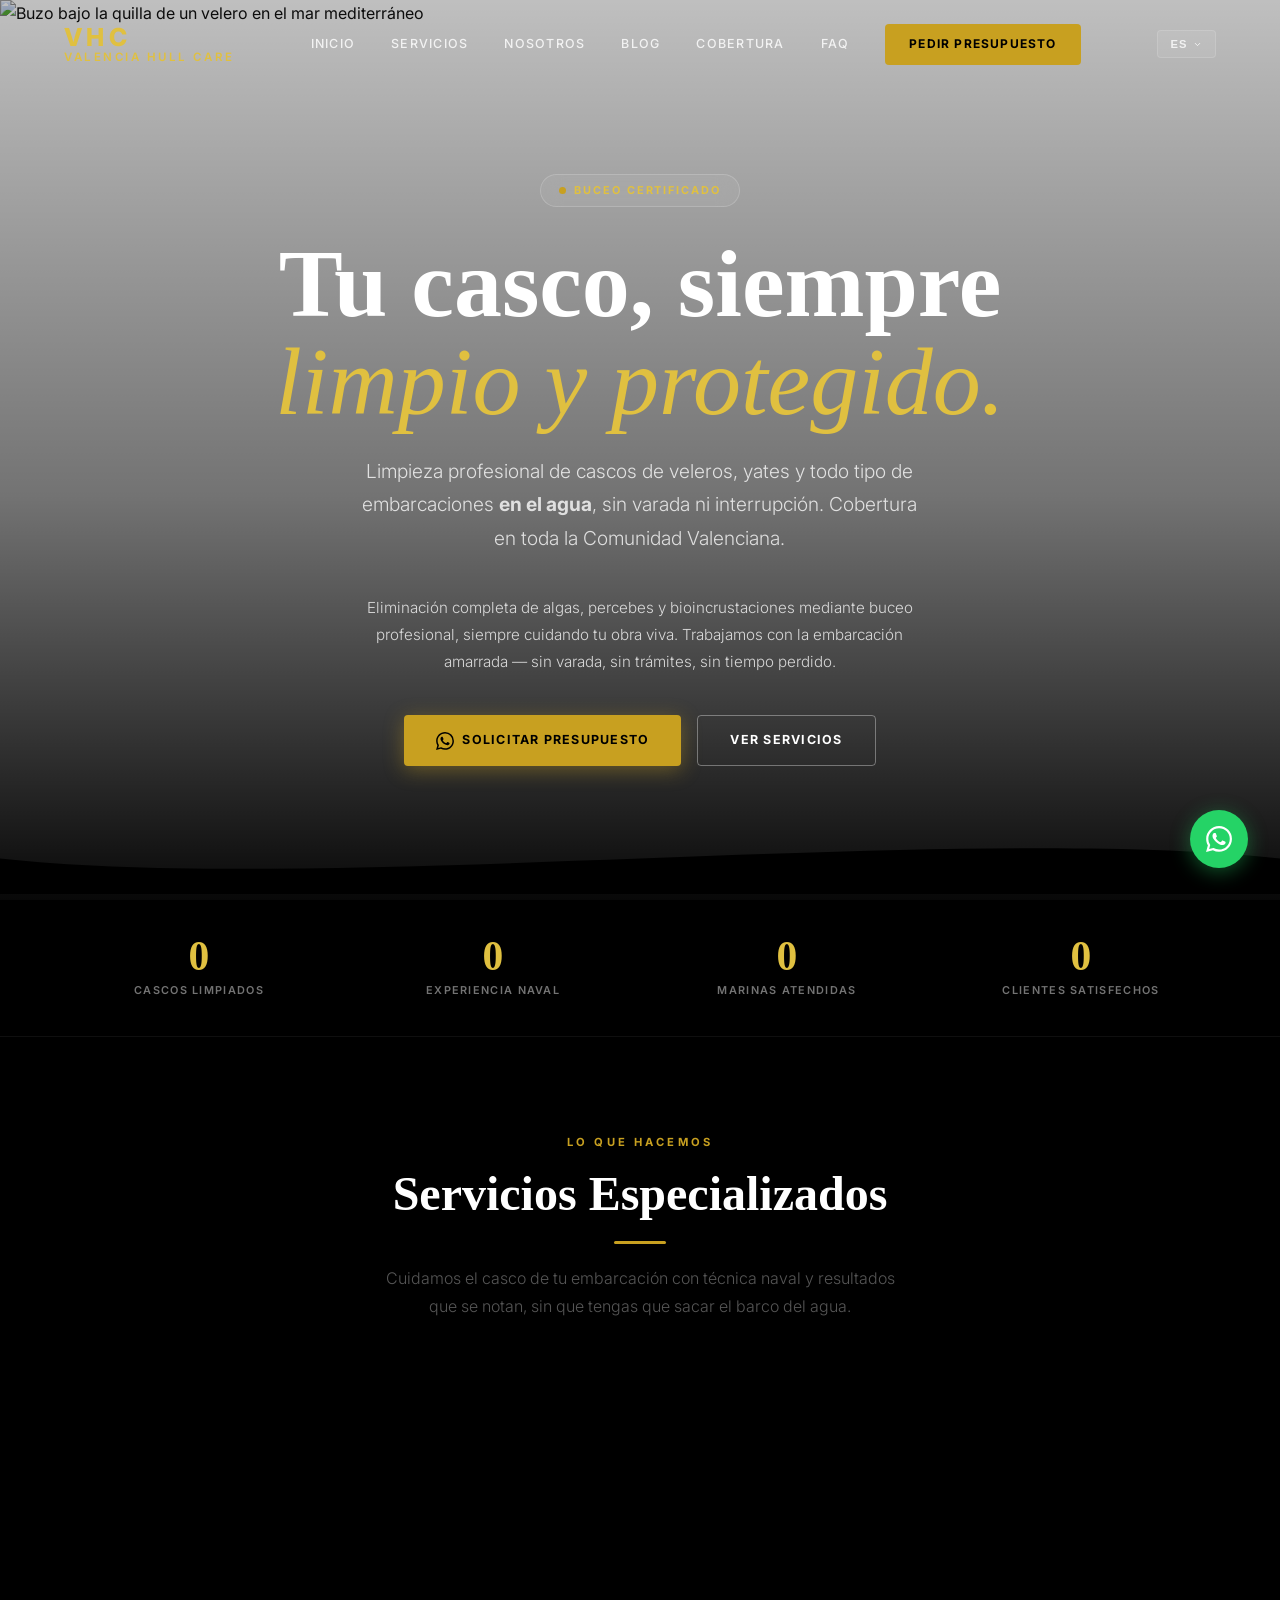
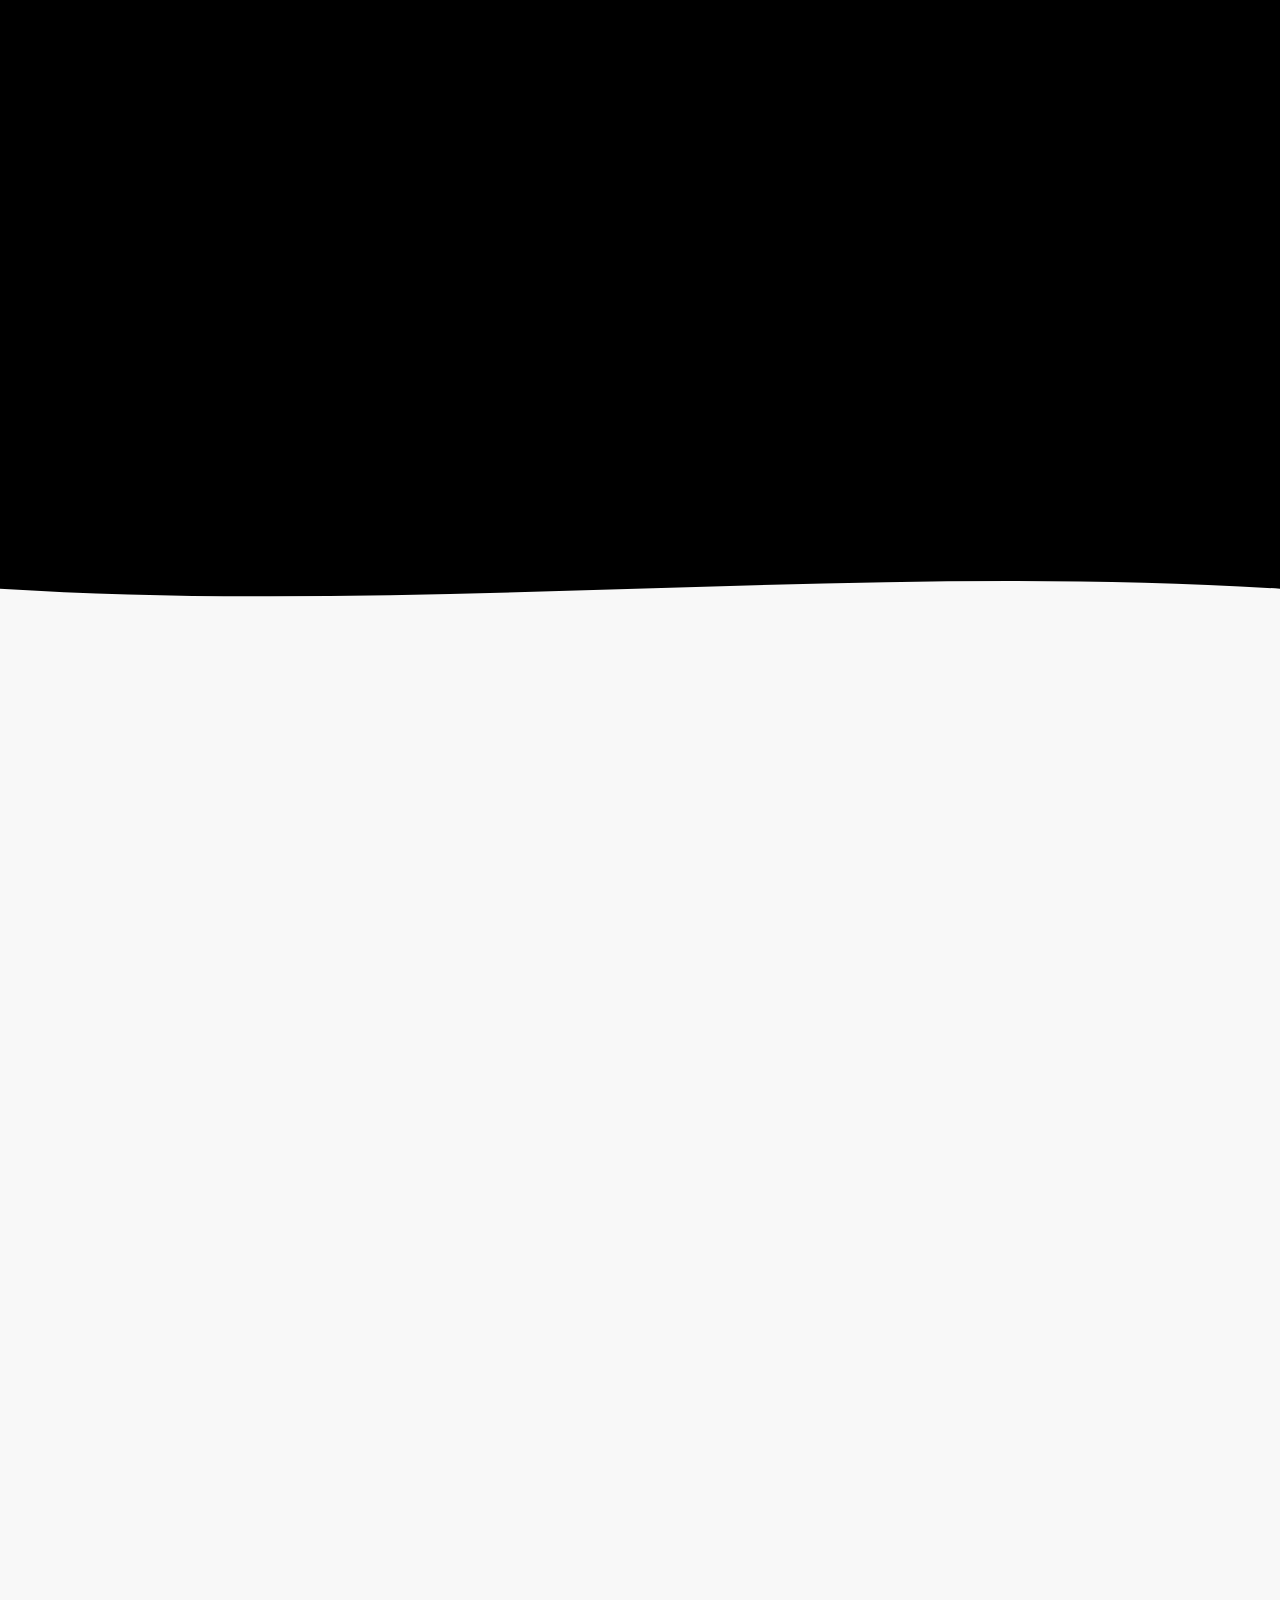
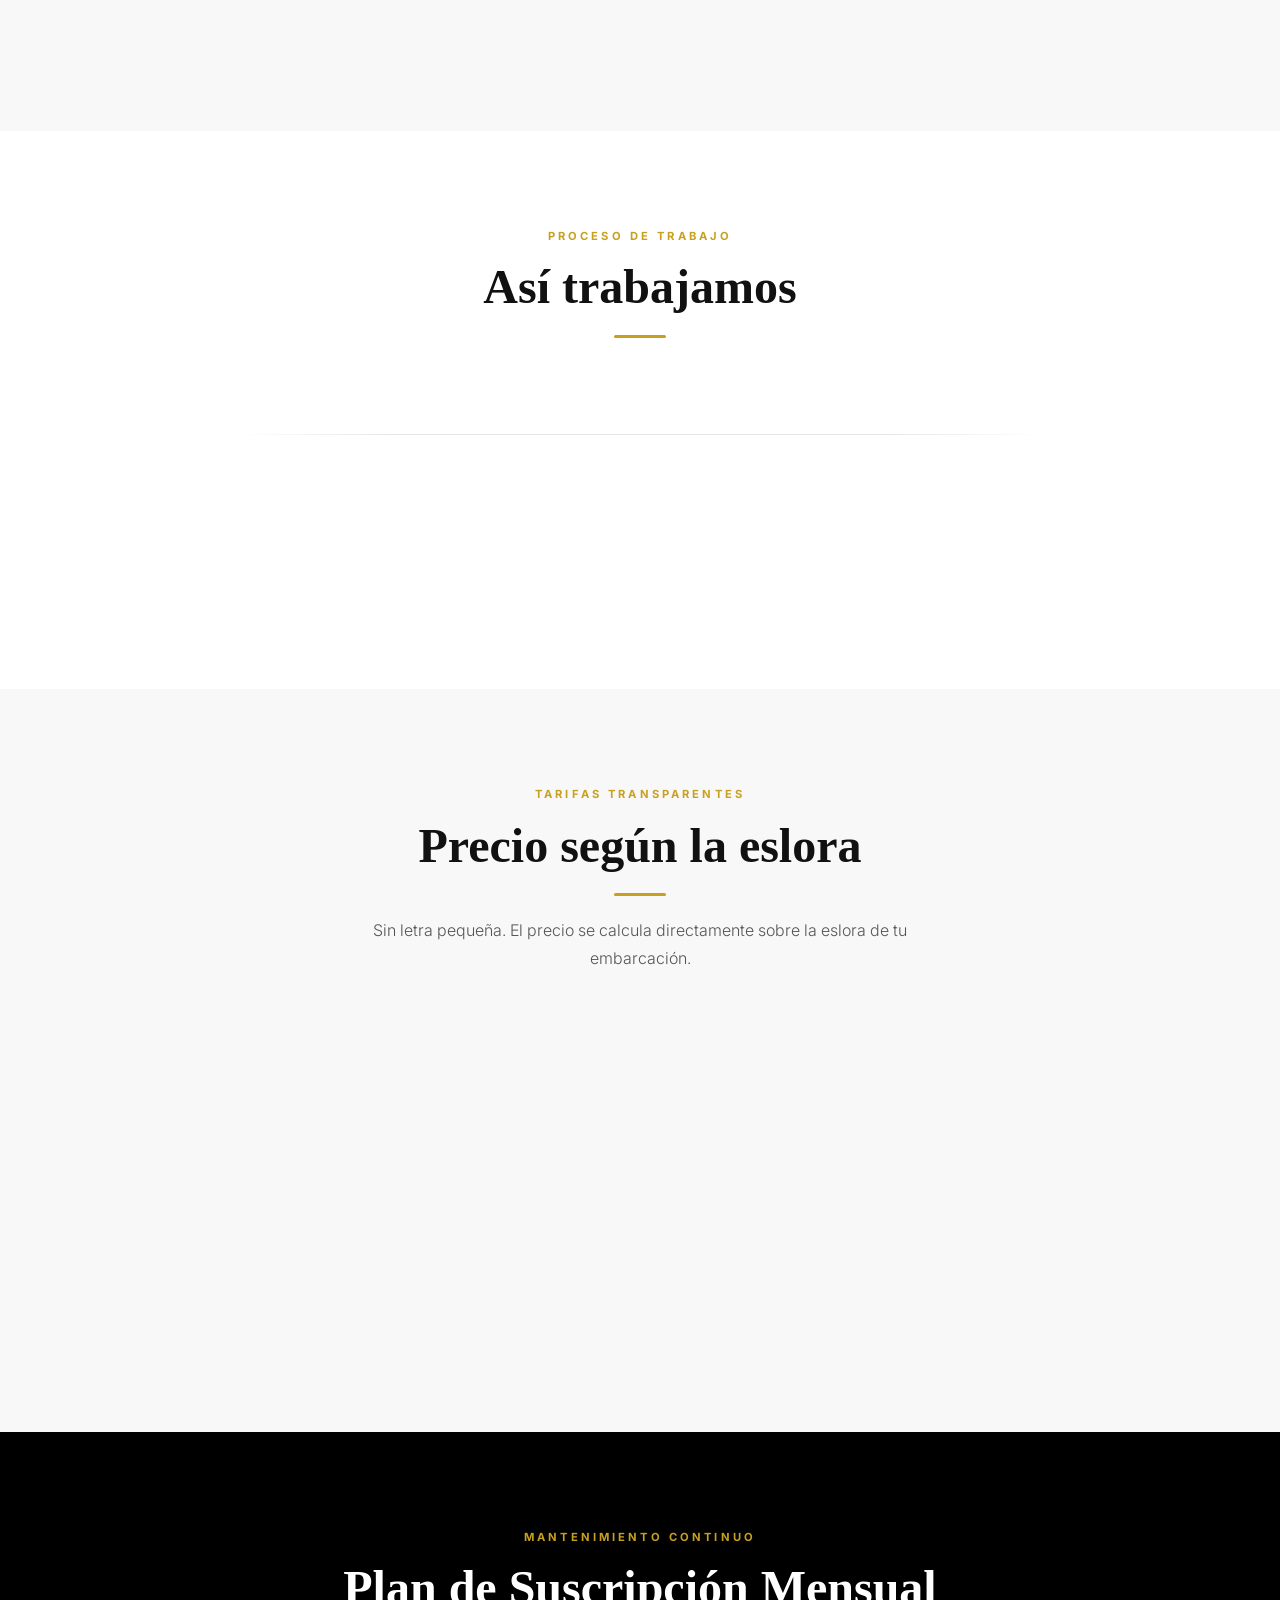
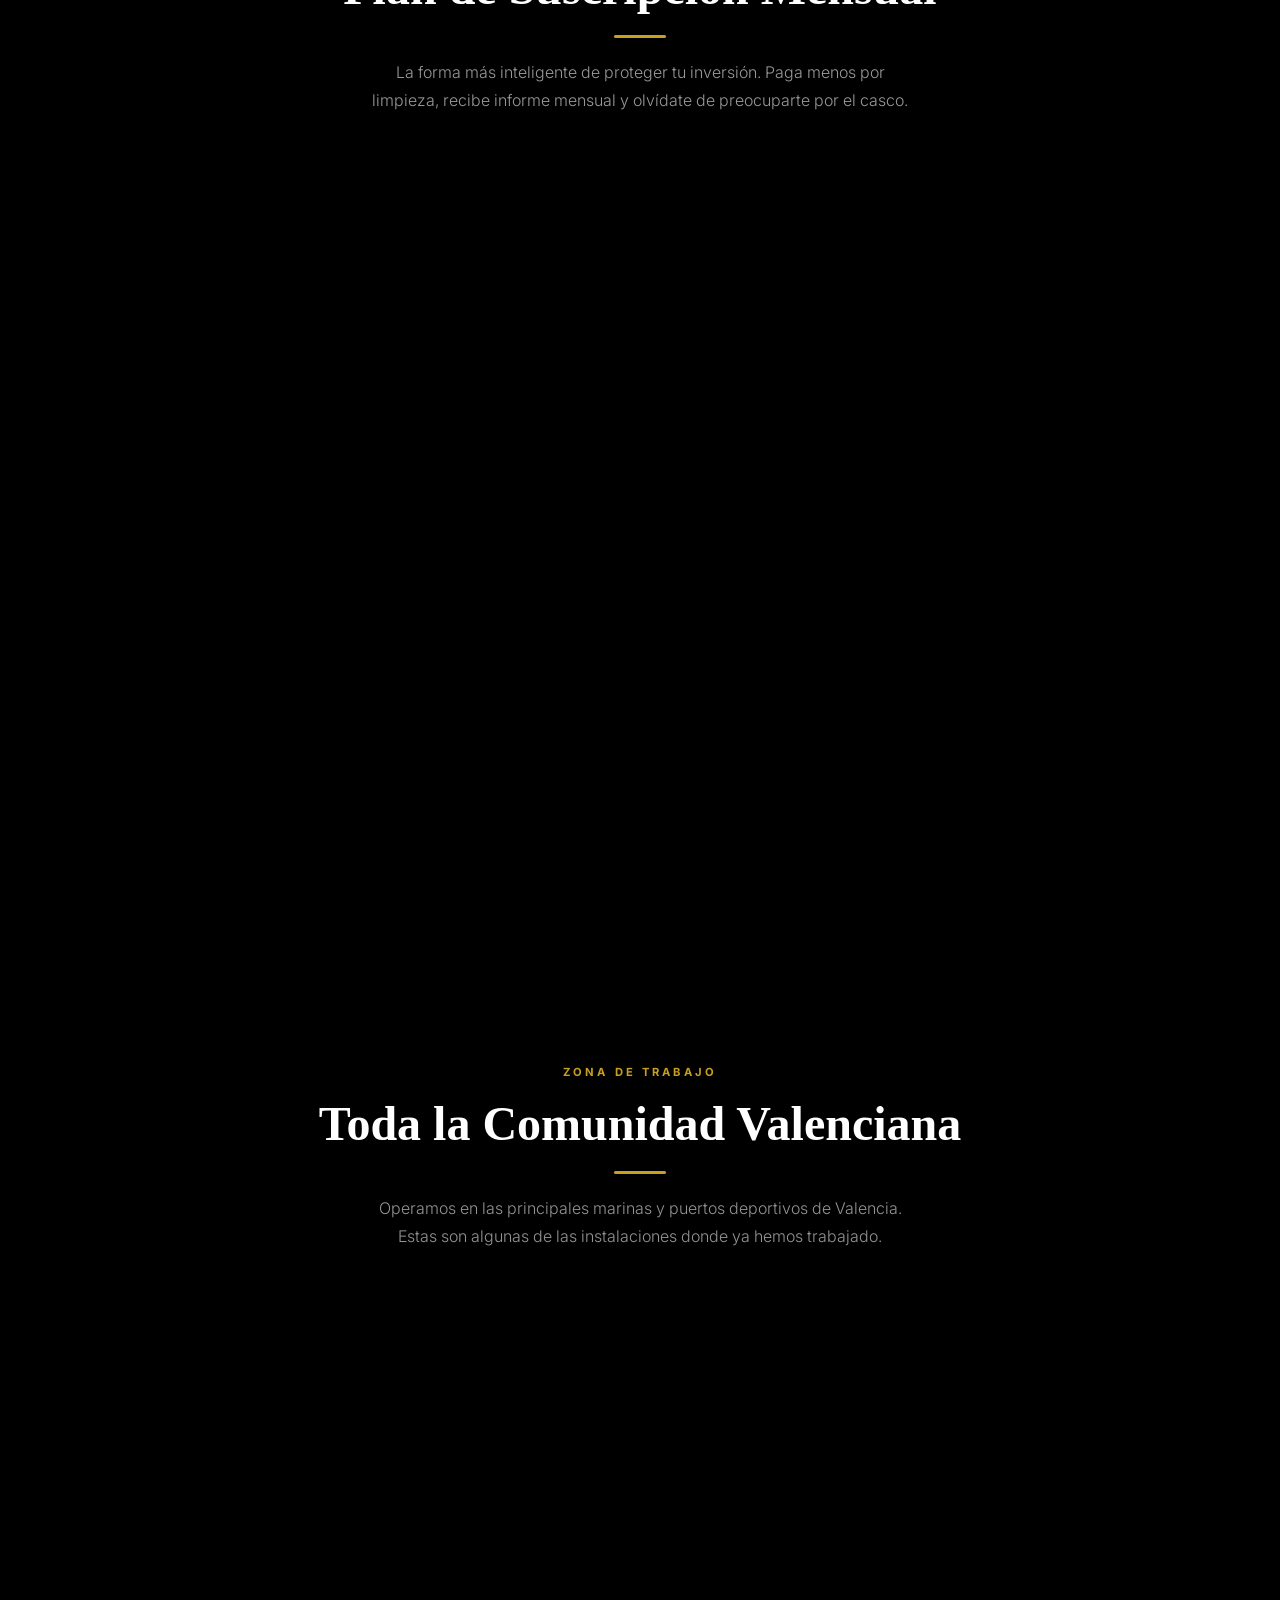
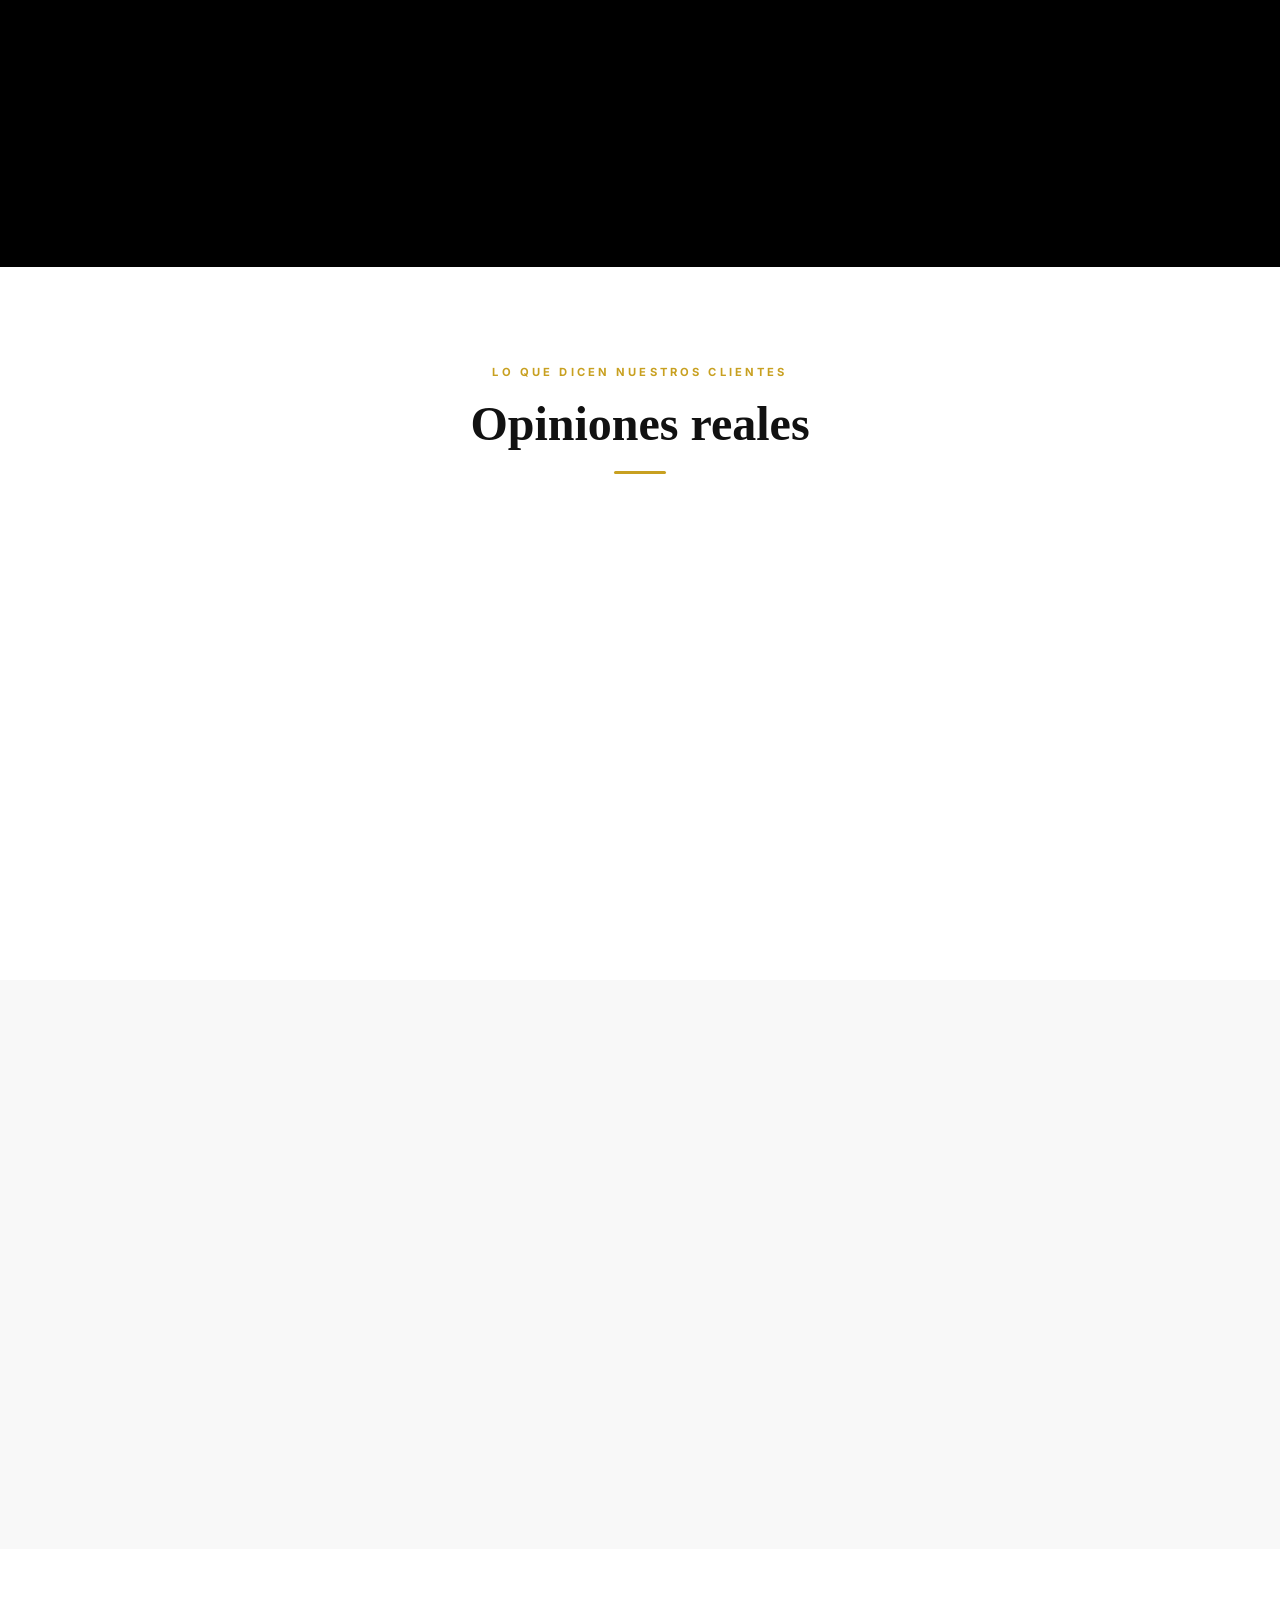
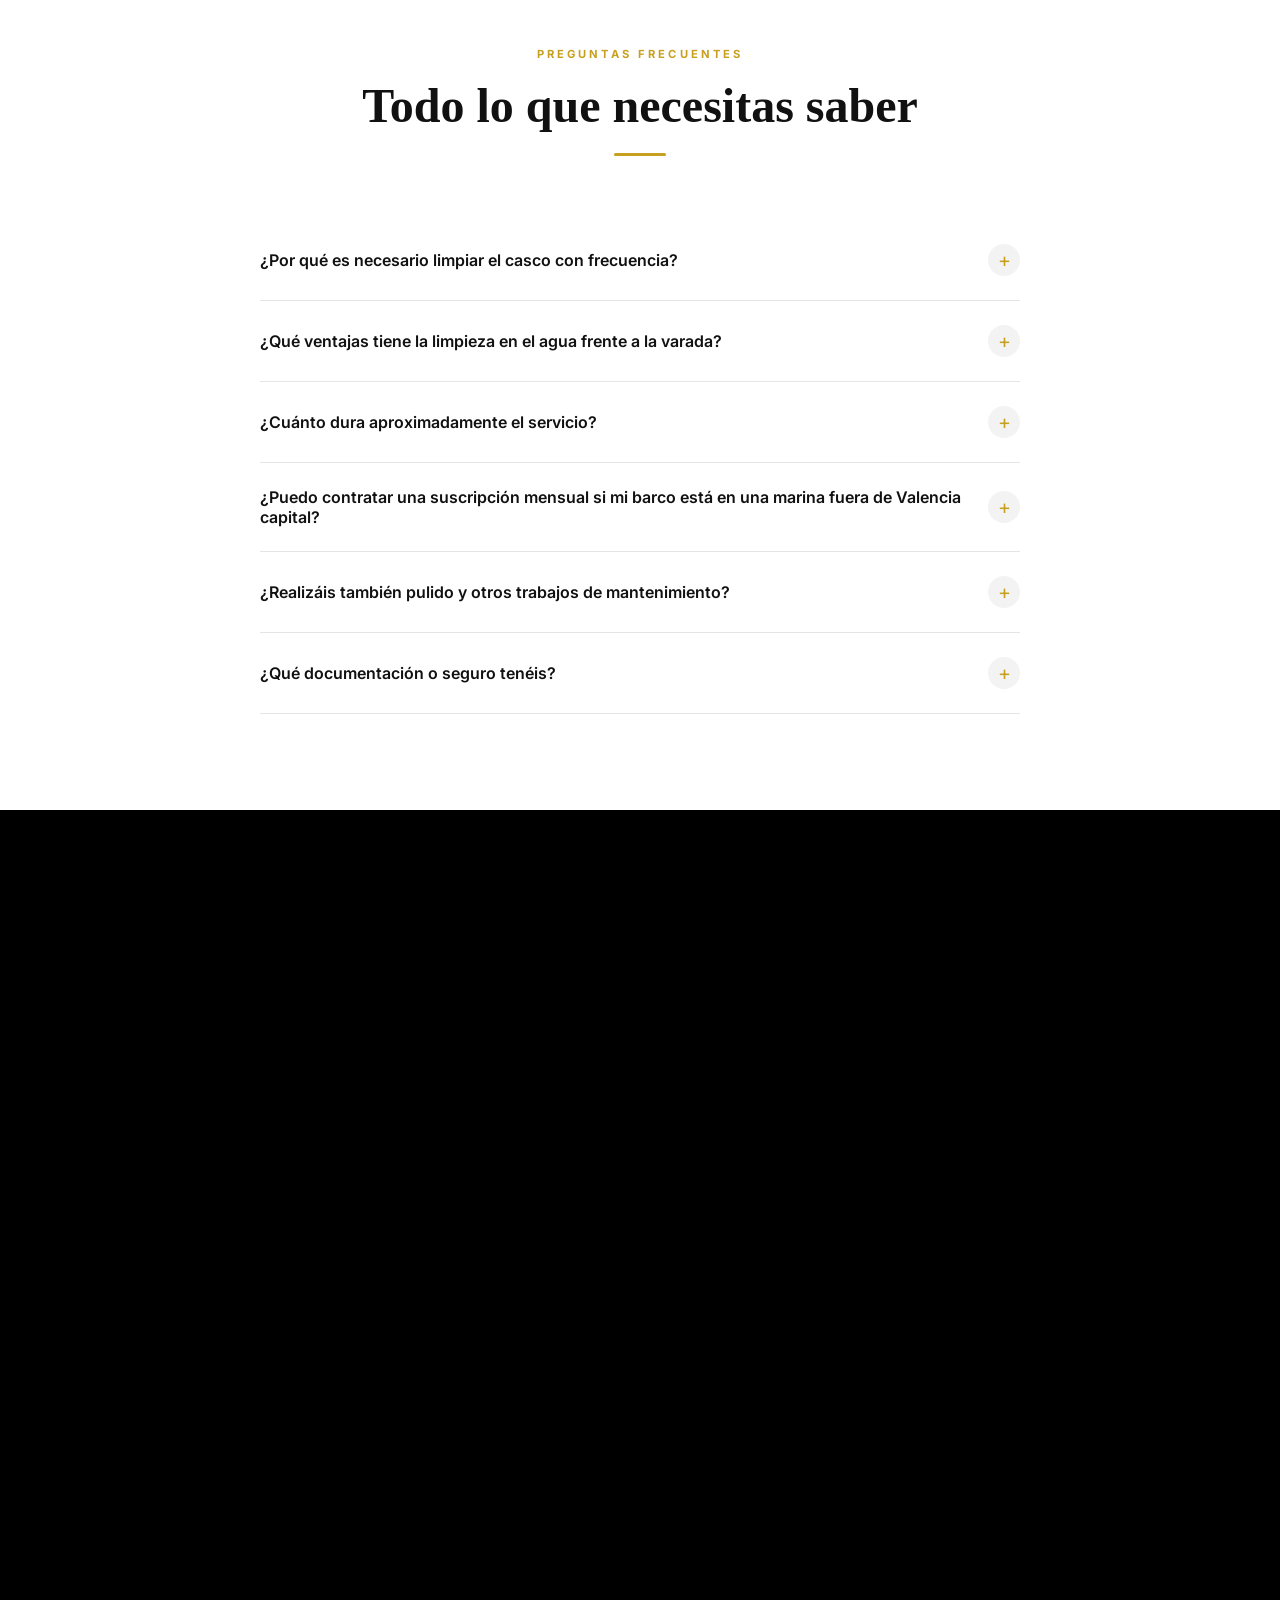
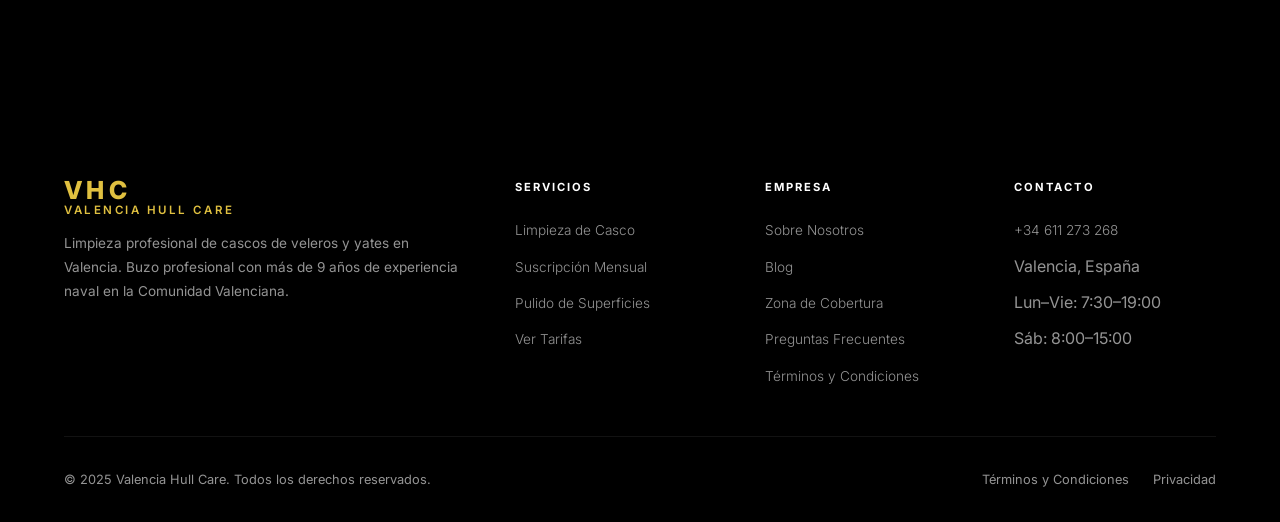
==== index.html @ 8b3dfbf9 "Rediseño visual, blog, SEO y limpieza de contenido - Paleta oscura de alto contraste (negro puro / d" ====
﻿<!doctype html>
<html lang="es-ES">
  <head>
    <meta charset="UTF-8" />
    <meta name="viewport" content="width=device-width, initial-scale=1.0" />
    <title>Limpieza de Cascos en Valencia | Valencia Hull Care</title>

    <!-- SEO -->
    <meta
      name="description"
      content="Limpieza profesional de cascos de veleros y yates en Valencia sin necesidad de varada. Buzo profesional certificado, zona de cobertura toda la Comunidad Valenciana. Servicio de suscripción mensual disponible."
    />
    <meta
      name="keywords"
      content="limpieza casco barco Valencia, buceo profesional Valencia, limpieza casco velero, mantenimiento náutico Valencia, pulido embarcaciones Valencia, limpieza casco yate, servicio buzo Valencia, marinero Valencia"
    />
    <meta name="author" content="Valencia Hull Care" />
    <meta name="robots" content="index, follow" />
    <link rel="canonical" href="https://valenciahullcare.com/" />

    <!-- Geo -->
    <meta name="geo.region" content="ES-VC" />
    <meta name="geo.placename" content="Valencia, España" />

    <!-- OG -->
    <meta property="og:type" content="website" />
    <meta property="og:url" content="https://valenciahullcare.com/" />
    <meta
      property="og:title"
      content="Limpieza de Cascos en Valencia | Valencia Hull Care"
    />
    <meta
      property="og:description"
      content="Limpieza profesional de cascos de veleros y yates en Valencia. Servicio de buceo profesional certificado. Suscripción mensual disponible."
    />
    <meta
      property="og:image"
      content="https://images.pexels.com/photos/3098965/pexels-photo-3098965.jpeg"
    />

    <!-- Favicon -->
    <link
      rel="icon"
      href="data:image/svg+xml,<svg xmlns='http://www.w3.org/2000/svg' viewBox='0 0 32 32'><rect width='32' height='32' rx='6' fill='%23020c1e'/><text x='50%25' y='50%25' font-family='Georgia,serif' font-size='17' font-weight='700' fill='%23c49a1a' text-anchor='middle' dominant-baseline='central'>S</text></svg>"
    />

    <!-- Preload -->
    <link rel="preconnect" href="https://fonts.googleapis.com" />
    <link rel="preconnect" href="https://fonts.gstatic.com" crossorigin />
    <link
      rel="preload"
      as="style"
      href="https://fonts.googleapis.com/css2?family=Cormorant+Garant:ital,wght@0,400;0,600;0,700;1,400;1,600&family=Inter:wght@300;400;500;600;700&display=swap"
    />

    <!-- Styles -->
    <link rel="stylesheet" href="css/styles.css" />

    <!-- Schema.org -->
    <script type="application/ld+json">
      {
        "@context": "https://schema.org",
        "@type": "LocalBusiness",
        "name": "Valencia Hull Care",
        "description": "Servicio profesional de limpieza de cascos de veleros y yates en Valencia. Buzo profesional certificado con m\u00e1s de 9 a\u00f1os de experiencia naval.",
        "url": "https://santiagobuceoprofesional.es",
        "telephone": "+34611273268",
        "address": {
          "@type": "PostalAddress",
          "addressLocality": "Valencia",
          "addressRegion": "Comunidad Valenciana",
          "addressCountry": "ES"
        },
        "geo": {
          "@type": "GeoCoordinates",
          "latitude": 39.4699,
          "longitude": -0.3763
        },
        "areaServed": "Comunidad Valenciana",
        "priceRange": "€€",
        "openingHoursSpecification": [
          {
            "@type": "OpeningHoursSpecification",
            "dayOfWeek": [
              "Monday",
              "Tuesday",
              "Wednesday",
              "Thursday",
              "Friday"
            ],
            "opens": "07:30",
            "closes": "19:00"
          },
          {
            "@type": "OpeningHoursSpecification",
            "dayOfWeek": "Saturday",
            "opens": "08:00",
            "closes": "15:00"
          }
        ]
      }
    </script>
  </head>
  <body>
    <!-- ========== NAVBAR ========== -->
    <nav class="navbar" id="navbar">
      <div class="container">
        <div class="navbar__inner">
          <a href="index.html" class="logo">
            <div class="logo__text">
              <span class="logo__abbr">VHC</span>
              <span class="logo__name">Valencia Hull Care</span>
            </div>
          </a>

          <div class="nav__links">
            <a href="index.html" class="nav__link">Inicio</a>
            <a href="services.html" class="nav__link">Servicios</a>
            <a href="about.html" class="nav__link">Nosotros</a>
            <a href="blog.html" class="nav__link">Blog</a>
            <a href="index.html#cobertura" class="nav__link">Cobertura</a>
            <a href="index.html#faq" class="nav__link">FAQ</a>
            <a
              href="https://wa.me/34611273268?text=Hola%20Santiago%2C%20vi%20vuestra%20web%20y%20quiero%20información%20sobre%20limpieza%20de%20casco%20para%20mi%20embarcación"
              target="_blank"
              rel="noopener noreferrer"
              class="nav__cta"
            >
              Pedir Presupuesto
            </a>
          </div>

          <div class="nav__right">
            <div class="lang-selector">
              <button
                class="lang-btn"
                id="langBtn"
                aria-label="Seleccionar idioma"
              >
                <span id="activeLang">ES</span>
                <svg
                  width="9"
                  height="9"
                  viewBox="0 0 24 24"
                  fill="none"
                  stroke="currentColor"
                  stroke-width="2.5"
                  stroke-linecap="round"
                  stroke-linejoin="round"
                >
                  <polyline points="6 9 12 15 18 9" />
                </svg>
              </button>
              <div class="lang-dropdown" id="langDropdown">
                <a href="#" class="lang-option" data-lang="es"
                  >🇪🇸 ES — Español</a
                >
                <a href="#" class="lang-option" data-lang="en"
                  >🇬🇧 EN — English</a
                >
                <a href="#" class="lang-option" data-lang="fr"
                  >🇫🇷 FR — Français</a
                >
                <a href="#" class="lang-option" data-lang="it"
                  >🇮🇹 IT — Italiano</a
                >
                <a href="#" class="lang-option" data-lang="de"
                  >🇩🇪 DE — Deutsch</a
                >
              </div>
            </div>
            <button class="nav__toggle" id="navToggle" aria-label="Abrir menú">
              <span></span><span></span><span></span>
            </button>
          </div>
        </div>
      </div>
    </nav>

    <!-- Mobile Menu -->
    <div class="mobile-menu" id="mobileMenu">
      <a href="index.html">Inicio</a>
      <a href="services.html">Servicios</a>
      <a href="about.html">Nosotros</a>
      <a href="blog.html">Blog</a>
      <a href="index.html#cobertura">Cobertura</a>
      <a href="index.html#faq">Preguntas</a>
      <a
        href="https://wa.me/34611273268?text=Hola%20Santiago%2C%20vi%20vuestra%20web%20y%20quiero%20información%20sobre%20limpieza%20de%20casco%20para%20mi%20embarcación"
        target="_blank"
        rel="noopener noreferrer"
        class="mobile-cta"
      >
        Pedir Presupuesto
      </a>
      <div class="mobile-lang">
        <a href="#" class="mobile-lang__btn lang-option" data-lang="es"
          >🇪🇸 ES</a
        >
        <a href="#" class="mobile-lang__btn lang-option" data-lang="en"
          >🇬🇧 EN</a
        >
        <a href="#" class="mobile-lang__btn lang-option" data-lang="fr"
          >🇫🇷 FR</a
        >
        <a href="#" class="mobile-lang__btn lang-option" data-lang="it"
          >🇮🇹 IT</a
        >
        <a href="#" class="mobile-lang__btn lang-option" data-lang="de"
          >🇩🇪 DE</a
        >
      </div>
    </div>

    <!-- ========== HERO ========== -->
    <header class="hero">
      <div class="hero__bg">
        <img
          src="https://images.pexels.com/photos/3098965/pexels-photo-3098965.jpeg?auto=compress&cs=tinysrgb&w=1920&h=1080&fit=crop"
          alt="Buzo bajo la quilla de un velero en el mar mediterráneo"
          loading="eager"
          fetchpriority="high"
        />
        <div class="hero__overlay"></div>
      </div>

      <div class="hero__content">
        <div class="hero__badge">
          <span class="hero__badge__dot"></span>
          Buceo Certificado
        </div>
        <h1 class="hero__title">
          Tu casco, siempre<br />
          <em>limpio y protegido.</em>
        </h1>
        <p class="hero__sub">
          Limpieza profesional de cascos de veleros, yates y todo tipo de
          embarcaciones <strong>en el agua</strong>, sin varada ni interrupción.
          Cobertura en toda la Comunidad Valenciana.
        </p>
        <p class="hero__sub" style="margin-top: 1rem; font-size: 0.95rem">
          Eliminación completa de algas, percebes y bioincrustaciones mediante
          buceo profesional, siempre cuidando tu obra viva. Trabajamos con la
          embarcación amarrada — sin varada, sin trámites, sin tiempo perdido.
        </p>
        <div class="hero__actions">
          <a
            href="https://wa.me/34611273268?text=Hola%20Santiago%2C%20vi%20vuestra%20web%20y%20quiero%20información%20sobre%20limpieza%20de%20casco%20para%20mi%20embarcación"
            target="_blank"
            rel="noopener noreferrer"
            class="btn btn--primary"
          >
            <svg width="18" height="18" viewBox="0 0 24 24" fill="currentColor">
              <path
                d="M17.472 14.382c-.297-.149-1.758-.867-2.03-.967-.273-.099-.471-.148-.67.15-.197.297-.767.966-.94 1.164-.173.199-.347.223-.644.075-.297-.15-1.255-.463-2.39-1.475-.883-.788-1.48-1.761-1.653-2.059-.173-.297-.018-.458.13-.606.134-.133.298-.347.446-.52.149-.174.198-.298.298-.497.099-.198.05-.371-.025-.52-.075-.149-.669-1.612-.916-2.207-.242-.579-.487-.5-.669-.51-.173-.008-.371-.01-.57-.01-.198 0-.52.074-.792.372-.272.297-1.04 1.016-1.04 2.479 0 1.462 1.065 2.875 1.213 3.074.149.198 2.096 3.2 5.077 4.487.709.306 1.262.489 1.694.625.712.227 1.36.195 1.871.118.571-.085 1.758-.719 2.006-1.413.248-.694.248-1.289.173-1.413-.074-.124-.272-.198-.57-.347m-5.421 7.403h-.004a9.87 9.87 0 01-5.031-1.378l-.361-.214-3.741.982.998-3.648-.235-.374a9.86 9.86 0 01-1.51-5.26c.001-5.45 4.436-9.884 9.888-9.884 2.64 0 5.122 1.03 6.988 2.898a9.825 9.825 0 012.893 6.994c-.003 5.45-4.437 9.884-9.885 9.884m8.413-18.297A11.815 11.815 0 0012.05 0C5.495 0 .16 5.335.157 11.892c0 2.096.547 4.142 1.588 5.945L.057 24l6.305-1.654a11.882 11.882 0 005.683 1.448h.005c6.554 0 11.89-5.335 11.893-11.893a11.821 11.821 0 00-3.48-8.413Z"
              />
            </svg>
            Solicitar Presupuesto
          </a>
          <a href="#servicios" class="btn btn--outline">Ver Servicios</a>
        </div>
      </div>

      <div class="hero__wave">
        <svg viewBox="0 0 1440 80" preserveAspectRatio="none" fill="#000000">
          <path d="M0,40 C360,80 1080,0 1440,40 L1440,80 L0,80 Z" />
        </svg>
      </div>
    </header>

    <!-- ========== STATS BAR ========== -->
    <div class="stats-bar">
      <div class="container">
        <div class="stats-bar__inner">
          <div>
            <div class="stat__value" data-target="120" data-suffix="+">0</div>
            <div class="stat__label">Cascos limpiados</div>
          </div>
          <div>
            <div class="stat__value" data-target="9" data-suffix="+ años">
              0
            </div>
            <div class="stat__label">Experiencia naval</div>
          </div>
          <div>
            <div class="stat__value" data-target="8" data-suffix="">0</div>
            <div class="stat__label">Marinas atendidas</div>
          </div>
          <div>
            <div class="stat__value" data-target="100" data-suffix="%">0</div>
            <div class="stat__label">Clientes satisfechos</div>
          </div>
        </div>
      </div>
    </div>

    <!-- ========== SERVICIOS DESTACADOS ========== -->
    <section id="servicios" class="section section--dark">
      <div class="container">
        <div class="section__header">
          <span class="section__label">Lo que hacemos</span>
          <h2 class="section__title">Servicios Especializados</h2>
          <div class="divider"></div>
          <p class="section__sub">
            Cuidamos el casco de tu embarcación con técnica naval y resultados
            que se notan, sin que tengas que sacar el barco del agua.
          </p>
        </div>

        <div class="services-grid">
          <!-- Limpieza de Casco -->
          <div class="service-card reveal delay-1">
            <div class="service-card__icon">
              <svg
                width="24"
                height="24"
                viewBox="0 0 24 24"
                fill="none"
                stroke="currentColor"
                stroke-width="1.75"
                stroke-linecap="round"
                stroke-linejoin="round"
              >
                <circle cx="12" cy="5" r="3" />
                <line x1="12" y1="22" x2="12" y2="8" />
                <path d="M5 12H2a10 10 0 0 0 20 0h-3" />
              </svg>
            </div>
            <div class="service-card__badge">Servicio Principal</div>
            <h3 class="service-card__title">Limpieza de Casco</h3>
            <p class="service-card__text">
              Eliminación completa de algas, percebes y bioincrustaciones
              mediante buceo profesional. Trabajamos con la embarcación amarrada
              — sin varada, sin trámites, sin tiempo perdido.
            </p>
            <ul class="feature-list">
              <li>Sin necesidad de varada</li>
              <li>Cepillado y raspado especializado</li>
              <li>Incluye hélice, timón, quilla y orza</li>
              <li>Informe fotográfico incluido</li>
            </ul>
            <a href="services.html" class="service-card__link"
              >Ver detalles →</a
            >
          </div>

          <!-- Suscripción Mensual -->
          <div
            class="service-card reveal delay-2"
            style="border-color: rgba(196, 154, 26, 0.35)"
          >
            <div class="service-card__icon">
              <svg
                width="24"
                height="24"
                viewBox="0 0 24 24"
                fill="none"
                stroke="currentColor"
                stroke-width="1.75"
                stroke-linecap="round"
                stroke-linejoin="round"
              >
                <rect x="3" y="4" width="18" height="18" rx="2" ry="2" />
                <line x1="16" y1="2" x2="16" y2="6" />
                <line x1="8" y1="2" x2="8" y2="6" />
                <line x1="3" y1="10" x2="21" y2="10" />
              </svg>
            </div>
            <div class="service-card__badge">Más popular</div>
            <h3 class="service-card__title">Suscripción Mensual</h3>
            <p class="service-card__text">
              Mantenimiento preventivo programado que protege la pintura
              antifouling, mejora la velocidad y reduce el consumo de
              combustible durante todo el año.
            </p>
            <ul class="feature-list">
              <li>1–2 limpiezas/mes según temporada</li>
              <li>Precio fijo garantizado</li>
              <li>Prioridad en agenda</li>
              <li>Descuento en servicios adicionales</li>
            </ul>
            <a href="services.html#suscripcion" class="service-card__link"
              >Ver planes →</a
            >
          </div>

          <!-- Pulido Superficies -->
          <div class="service-card reveal delay-3">
            <div class="service-card__icon">
              <svg
                width="24"
                height="24"
                viewBox="0 0 24 24"
                fill="none"
                stroke="currentColor"
                stroke-width="1.75"
                stroke-linecap="round"
                stroke-linejoin="round"
              >
                <polygon
                  points="12 2 15.09 8.26 22 9.27 17 14.14 18.18 21.02 12 17.77 5.82 21.02 7 14.14 2 9.27 8.91 8.26 12 2"
                />
              </svg>
            </div>
            <div class="service-card__badge">Servicio Adicional</div>
            <h3 class="service-card__title">Pulido de Superficies</h3>
            <p class="service-card__text">
              Restauración del brillo original de la obra viva y las superficies
              expuestas. Eliminamos oxidación, chalking y marcas de la
              intemperie mediterránea.
            </p>
            <ul class="feature-list">
              <li>Pulido manual y mecánico</li>
              <li>Elimina oxidación y chalking</li>
              <li>Aplicación de sellador protector</li>
              <li>Disponible en combinación con limpieza</li>
            </ul>
            <a href="services.html#pulido" class="service-card__link"
              >Ver detalles →</a
            >
          </div>
        </div>

        <div style="text-align: center; margin-top: 3rem" class="reveal">
          <a href="services.html" class="btn btn--outline"
            >Ver Tarifas Completas</a
          >
        </div>
      </div>
    </section>

    <!-- Wave divider -->
    <div class="wave-divider" style="background: #000000">
      <svg viewBox="0 0 1440 60" preserveAspectRatio="none" fill="#f8f8f8">
        <path d="M0,30 C480,60 960,0 1440,30 L1440,60 L0,60 Z" />
      </svg>
    </div>

    <!-- ========== POR QUÉ ELEGIRNOS ========== -->
    <section class="section section--gray">
      <div class="container">
        <div class="why-grid">
          <div class="reveal-left">
            <img
              src="https://images.pexels.com/photos/3046628/pexels-photo-3046628.jpeg?auto=compress&cs=tinysrgb&w=800&h=900&fit=crop"
              alt="Buzos profesionales trabajando bajo la superficie del mar"
              style="
                border-radius: 12px;
                box-shadow: 0 20px 60px rgba(2, 12, 30, 0.18);
                width: 100%;
              "
            />
          </div>
          <div class="reveal-right">
            <span class="section__label">Por qué elegirnos</span>
            <h2 class="section__title" style="max-width: 420px">
              Experiencia naval real.<br />
              <em style="font-style: italic; color: var(--text-lt)"
                >No somos simples buceadores.</em
              >
            </h2>
            <p
              style="
                font-size: 0.95rem;
                color: var(--text-lt);
                margin-bottom: 2.5rem;
                line-height: 1.8;
              "
            >
              Santiago lleva más de 9 años trabajando en entornos marítimos
              exigentes como técnico naval y buzo de la Armada Nacional. Esa
              experiencia como técnico naval y buzo profesional, nos
              convierte en el servicio más especializado de Valencia.
              <br /><br />
              <strong>Buzo certificado y asegurado.</strong>
              Formación oficial, equipo profesional de primera y seguro de
              responsabilidad civil incluido en cada servicio.
            </p>
            <div class="why-list">
              <div class="why-item">
                <div class="why-item__icon">
                  <svg
                    width="22"
                    height="22"
                    viewBox="0 0 24 24"
                    fill="none"
                    stroke="currentColor"
                    stroke-width="2"
                    stroke-linecap="round"
                    stroke-linejoin="round"
                  >
                    <circle cx="12" cy="5" r="3" />
                    <line x1="12" y1="22" x2="12" y2="8" />
                    <path d="M5 12H2a10 10 0 0 0 20 0h-3" />
                  </svg>
                </div>
                <div>
                  <div class="why-item__title">
                    Sin varada — sin interrupciones
                  </div>
                  <p class="why-item__text">
                    Tu barco permanece en el agua durante todo el servicio. Sin
                    grúas, sin plazos de espera en el astillero.
                  </p>
                </div>
              </div>
              <div class="why-item">
                <div class="why-item__icon">
                  <svg
                    width="22"
                    height="22"
                    viewBox="0 0 24 24"
                    fill="none"
                    stroke="currentColor"
                    stroke-width="2"
                    stroke-linecap="round"
                    stroke-linejoin="round"
                  >
                    <path d="M12 22s8-4 8-10V5l-8-3-8 3v7c0 6 8 10 8 10z" />
                    <polyline points="9 12 11 14 15 10" />
                  </svg>
                </div>
                <div>
                  <div class="why-item__title">
                    Buzo profesional certificado y asegurado
                  </div>
                  <p class="why-item__text">
                    Formación oficial, equipo profesional de primera y seguro de
                    responsabilidad civil incluido en cada servicio.
                  </p>
                </div>
              </div>
              <div class="why-item">
                <div class="why-item__icon">
                  <svg
                    width="22"
                    height="22"
                    viewBox="0 0 24 24"
                    fill="none"
                    stroke="currentColor"
                    stroke-width="2"
                    stroke-linecap="round"
                    stroke-linejoin="round"
                  >
                    <path
                      d="M23 19a2 2 0 0 1-2 2H3a2 2 0 0 1-2-2V8a2 2 0 0 1 2-2h4l2-3h6l2 3h4a2 2 0 0 1 2 2z"
                    />
                    <circle cx="12" cy="13" r="4" />
                  </svg>
                </div>
                <div>
                  <div class="why-item__title">
                    Informe fotográfico con cada visita
                  </div>
                  <p class="why-item__text">
                    Recibirás fotos del estado del casco antes y después del
                    trabajo para que siempre sepas lo que tienes bajo el agua.
                  </p>
                </div>
              </div>
              <div class="why-item">
                <div class="why-item__icon">
                  <svg
                    width="22"
                    height="22"
                    viewBox="0 0 24 24"
                    fill="none"
                    stroke="currentColor"
                    stroke-width="2"
                    stroke-linecap="round"
                    stroke-linejoin="round"
                  >
                    <circle cx="12" cy="12" r="10" />
                    <polygon
                      points="16.24 7.76 14.12 14.12 7.76 16.24 9.88 9.88 16.24 7.76"
                    />
                  </svg>
                </div>
                <div>
                  <div class="why-item__title">
                    Conocimiento real del mar Mediterráneo
                  </div>
                  <p class="why-item__text">
                    Sabemos cómo crece la bioincrustación en la costa valenciana
                    y qué técnica aplicar según la época del año.
                  </p>
                </div>
              </div>
            </div>
          </div>
        </div>
      </div>
    </section>

    <!-- ========== CÓMO FUNCIONA ========== -->
    <section class="section">
      <div class="container">
        <div class="section__header">
          <span class="section__label">Proceso de trabajo</span>
          <h2 class="section__title">Así trabajamos</h2>
          <div class="divider"></div>
        </div>
        <div class="steps-grid">
          <div class="reveal delay-1">
            <div class="step__number">01</div>
            <h4 class="step__title">Contacto y presupuesto</h4>
            <p class="step__text">
              Escríbenos por WhatsApp con la eslora de tu embarcación y la
              marina donde está amarrada. Te enviamos presupuesto en menos de 2
              horas.
            </p>
          </div>
          <div class="reveal delay-2">
            <div class="step__number gold">02</div>
            <h4 class="step__title">Inmersión y limpieza</h4>
            <p class="step__text">
              Acudimos al amarre en la fecha acordada. Limpiamos casco, hélice,
              timón y quilla con equipos profesionales sin molestar a los barcos
              vecinos.
            </p>
          </div>
          <div class="reveal delay-3">
            <div class="step__number">03</div>
            <h4 class="step__title">Informe y seguimiento</h4>
            <p class="step__text">
              Te enviamos fotos del resultado final. Si detectamos algún
              problema en el casco te lo comunicamos de inmediato para que
              puedas actuar a tiempo.
            </p>
          </div>
        </div>
      </div>
    </section>

    <!-- ========== PRECIOS ========== -->
    <section id="precios" class="section section--gray">
      <div class="container">
        <div class="section__header">
          <span class="section__label">Tarifas transparentes</span>
          <h2 class="section__title">Precio según la eslora</h2>
          <div class="divider"></div>
          <p class="section__sub">
            Sin letra pequeña. El precio se calcula directamente sobre la eslora de tu embarcación.
          </p>
        </div>

        <div class="price-callout reveal">
          <div class="price-callout__main">
            <span class="price-callout__label">Limpieza de Casco</span>
            <div class="price-callout__price">
              <span class="price-callout__from">desde</span>
              <span class="price-callout__amount">€15</span>
              <span class="price-callout__unit">/ metro de eslora</span>
            </div>
            <p class="price-callout__note">
              Precio final según eslora y estado del casco · IVA incluido<br>
              Desplazamientos fuera de Valencia capital pueden tener suplemento según distancia.
            </p>
          </div>
          <div class="price-callout__features">
            <div class="price-callout__feature">
              <span class="price-callout__check">✓</span>
              Casco completo, hélice, timón y quilla
            </div>
            <div class="price-callout__feature">
              <span class="price-callout__check">✓</span>
              Informe fotográfico antes y después
            </div>
            <div class="price-callout__feature">
              <span class="price-callout__check">✓</span>
              Sin necesidad de varada
            </div>
            <div class="price-callout__feature">
              <span class="price-callout__check">✓</span>
              Presupuesto personalizado sin compromiso
            </div>
          </div>
          <div>
            <a
              href="https://wa.me/34611273268?text=Hola%20Santiago%2C%20quiero%20saber%20el%20precio%20para%20limpiar%20el%20casco%20de%20mi%20embarcación"
              target="_blank"
              rel="noopener noreferrer"
              class="btn btn--primary"
            >
              Solicitar Presupuesto
            </a>
          </div>
        </div>
      </div>
    </section>

    <!-- ========== SUSCRIPCIÓN ========== -->
    <section id="suscripcion" class="section section--dark">
      <div class="container">
        <div class="section__header">
          <span class="section__label">Mantenimiento continuo</span>
          <h2 class="section__title">Plan de Suscripción Mensual</h2>
          <div class="divider"></div>
          <p class="section__sub" style="color: rgba(255, 255, 255, 0.6)">
            La forma más inteligente de proteger tu inversión. Paga menos por
            limpieza, recibe informe mensual y olvídate de preocuparte por el
            casco.
          </p>
        </div>

        <div class="pricing-cards reveal">
          <!-- Plan Básico -->
          <div class="pricing-card">
            <div class="pricing-card__tier">Plan Básico</div>
            <div class="pricing-card__size">Hasta 35 pies</div>
            <div class="pricing-card__price"><span>€</span>115</div>
            <div class="pricing-card__note">por mes · 1 limpieza mensual</div>
            <ul class="pricing-card__features">
              <li>1 inmersión de limpieza/mes</li>
              <li>Limpieza de casco, hélice y timón</li>
              <li>Informe fotográfico</li>
              <li>Atención prioritaria</li>
            </ul>
            <a
              href="https://wa.me/34611273268?text=Hola%20Santiago%2C%20me%20interesa%20el%20Plan%20Básico%20de%20suscripción%20mensual"
              target="_blank"
              rel="noopener noreferrer"
              class="btn btn--dark w-full"
              style="justify-content: center"
            >
              Contratar Básico
            </a>
          </div>

          <!-- Plan Recomendado -->
          <div class="pricing-card featured">
            <div class="pricing-card__popular">Más Recomendado</div>
            <div class="pricing-card__tier">Plan Completo</div>
            <div class="pricing-card__size">Hasta 50 pies</div>
            <div class="pricing-card__price"><span>€</span>200</div>
            <div class="pricing-card__note">
              por mes · 2 limpiezas mensuales
            </div>
            <ul class="pricing-card__features">
              <li>2 inmersiones de limpieza/mes</li>
              <li>Casco, hélice, timón y quilla</li>
              <li>Informe fotográfico detallado</li>
              <li>Revisión del estado del antifouling</li>
              <li>Prioridad máxima en agenda</li>
              <li>10% dto. en servicios adicionales</li>
            </ul>
            <a
              href="https://wa.me/34611273268?text=Hola%20Santiago%2C%20me%20interesa%20el%20Plan%20Completo%20de%20suscripción%20mensual"
              target="_blank"
              rel="noopener noreferrer"
              class="btn btn--primary w-full"
              style="justify-content: center"
            >
              Contratar Completo
            </a>
          </div>

          <!-- Plan Premium -->
          <div class="pricing-card">
            <div class="pricing-card__tier">Plan Premium</div>
            <div class="pricing-card__size">Más de 50 pies</div>
            <div class="pricing-card__price"><span>€</span>290</div>
            <div class="pricing-card__note">por mes · 2 limpiezas + extras</div>
            <ul class="pricing-card__features">
              <li>2 inmersiones de limpieza/mes</li>
              <li>Limpieza completa incluyendo tanques</li>
              <li>Informe técnico mensual completo</li>
              <li>Revisión de ánodos y sellados</li>
              <li>Agenda flexible y garantizada</li>
              <li>15% dto. en servicios adicionales</li>
            </ul>
            <a
              href="https://wa.me/34611273268?text=Hola%20Santiago%2C%20me%20interesa%20el%20Plan%20Premium%20de%20suscripción%20mensual"
              target="_blank"
              rel="noopener noreferrer"
              class="btn btn--dark w-full"
              style="justify-content: center"
            >
              Contratar Premium
            </a>
          </div>
        </div>

        <div
          style="
            text-align: center;
            margin-top: 2.5rem;
            padding: 1.5rem;
            border: 1px solid rgba(255, 255, 255, 0.08);
            border-radius: var(--radius-lg);
            max-width: 600px;
            margin-left: auto;
            margin-right: auto;
          "
          class="reveal"
        >
          <p
            style="
              font-size: 0.875rem;
              color: rgba(255, 255, 255, 0.6);
              line-height: 1.75;
            "
          >
            <strong style="color: white"
              >¿Embarcación con más de 70 pies?</strong
            >
            Contáctanos directamente para diseñar un plan a medida según tus
            necesidades.
          </p>
        </div>
      </div>
    </section>

    <!-- ========== COBERTURA ========== -->
    <section id="cobertura" class="section coverage-section">
      <div class="container">
        <div class="section__header">
          <span class="section__label">Zona de trabajo</span>
          <h2 class="section__title" style="color: white">
            Toda la Comunidad Valenciana
          </h2>
          <div class="divider"></div>
          <p class="section__sub" style="color: rgba(255, 255, 255, 0.58)">
            Operamos en las principales marinas y puertos deportivos de
            Valencia. Estas son algunas de las instalaciones donde ya hemos
            trabajado.
          </p>
        </div>

        <div class="marinas-grid reveal">
          <div class="marina-item">
            <div class="marina-item__icon">
              <svg width="22" height="22" viewBox="0 0 24 24" fill="none" stroke="currentColor" stroke-width="1.75" stroke-linecap="round" stroke-linejoin="round"><circle cx="12" cy="5" r="2"/><line x1="12" y1="7" x2="12" y2="22"/><line x1="5" y1="7" x2="19" y2="7"/><path d="M5 15c0 4 3.1 6 7 6s7-2 7-6"/></svg>
            </div>
            <div class="marina-item__body">
              <div class="marina-item__name">Marina de Valencia</div>
              <div class="marina-item__dist">Puerto de Valencia</div>
              <span class="marina-item__tag">Valencia</span>
            </div>
          </div>
          <div class="marina-item">
            <div class="marina-item__icon">
              <svg width="22" height="22" viewBox="0 0 24 24" fill="none" stroke="currentColor" stroke-width="1.75" stroke-linecap="round" stroke-linejoin="round"><circle cx="12" cy="5" r="2"/><line x1="12" y1="7" x2="12" y2="22"/><line x1="5" y1="7" x2="19" y2="7"/><path d="M5 15c0 4 3.1 6 7 6s7-2 7-6"/></svg>
            </div>
            <div class="marina-item__body">
              <div class="marina-item__name">Valencia Mar</div>
              <div class="marina-item__dist">Puerto de Valencia</div>
              <span class="marina-item__tag">Valencia</span>
            </div>
          </div>
          <div class="marina-item">
            <div class="marina-item__icon">
              <svg width="22" height="22" viewBox="0 0 24 24" fill="none" stroke="currentColor" stroke-width="1.75" stroke-linecap="round" stroke-linejoin="round"><circle cx="12" cy="5" r="2"/><line x1="12" y1="7" x2="12" y2="22"/><line x1="5" y1="7" x2="19" y2="7"/><path d="M5 15c0 4 3.1 6 7 6s7-2 7-6"/></svg>
            </div>
            <div class="marina-item__body">
              <div class="marina-item__name">Real Club Náutico de Valencia</div>
              <div class="marina-item__dist">Puerto de Valencia</div>
              <span class="marina-item__tag">Valencia</span>
            </div>
          </div>
          <div class="marina-item">
            <div class="marina-item__icon">
              <svg width="22" height="22" viewBox="0 0 24 24" fill="none" stroke="currentColor" stroke-width="1.75" stroke-linecap="round" stroke-linejoin="round"><circle cx="12" cy="5" r="2"/><line x1="12" y1="7" x2="12" y2="22"/><line x1="5" y1="7" x2="19" y2="7"/><path d="M5 15c0 4 3.1 6 7 6s7-2 7-6"/></svg>
            </div>
            <div class="marina-item__body">
              <div class="marina-item__name">Pobla Marina</div>
              <div class="marina-item__dist">10 km norte</div>
              <span class="marina-item__tag">Norte</span>
            </div>
          </div>
          <div class="marina-item">
            <div class="marina-item__icon">
              <svg width="22" height="22" viewBox="0 0 24 24" fill="none" stroke="currentColor" stroke-width="1.75" stroke-linecap="round" stroke-linejoin="round"><circle cx="12" cy="5" r="2"/><line x1="12" y1="7" x2="12" y2="22"/><line x1="5" y1="7" x2="19" y2="7"/><path d="M5 15c0 4 3.1 6 7 6s7-2 7-6"/></svg>
            </div>
            <div class="marina-item__body">
              <div class="marina-item__name">Port Saplaya</div>
              <div class="marina-item__dist">8 km norte</div>
              <span class="marina-item__tag">Norte</span>
            </div>
          </div>
          <div class="marina-item">
            <div class="marina-item__icon">
              <svg width="22" height="22" viewBox="0 0 24 24" fill="none" stroke="currentColor" stroke-width="1.75" stroke-linecap="round" stroke-linejoin="round"><circle cx="12" cy="5" r="2"/><line x1="12" y1="7" x2="12" y2="22"/><line x1="5" y1="7" x2="19" y2="7"/><path d="M5 15c0 4 3.1 6 7 6s7-2 7-6"/></svg>
            </div>
            <div class="marina-item__body">
              <div class="marina-item__name">Puerto Deportivo de Gandía</div>
              <div class="marina-item__dist">70 km sur</div>
              <span class="marina-item__tag">Sur</span>
            </div>
          </div>
          <div class="marina-item">
            <div class="marina-item__icon">
              <svg width="22" height="22" viewBox="0 0 24 24" fill="none" stroke="currentColor" stroke-width="1.75" stroke-linecap="round" stroke-linejoin="round"><circle cx="12" cy="5" r="2"/><line x1="12" y1="7" x2="12" y2="22"/><line x1="5" y1="7" x2="19" y2="7"/><path d="M5 15c0 4 3.1 6 7 6s7-2 7-6"/></svg>
            </div>
            <div class="marina-item__body">
              <div class="marina-item__name">Club Náutico de Denia</div>
              <div class="marina-item__dist">100 km sur</div>
              <span class="marina-item__tag">Sur</span>
            </div>
          </div>
          <div class="marina-item">
            <div class="marina-item__icon">
              <svg width="22" height="22" viewBox="0 0 24 24" fill="none" stroke="currentColor" stroke-width="1.75" stroke-linecap="round" stroke-linejoin="round"><circle cx="12" cy="5" r="2"/><line x1="12" y1="7" x2="12" y2="22"/><line x1="5" y1="7" x2="19" y2="7"/><path d="M5 15c0 4 3.1 6 7 6s7-2 7-6"/></svg>
            </div>
            <div class="marina-item__body">
              <div class="marina-item__name">Club Náutico de Burriana</div>
              <div class="marina-item__dist">65 km norte</div>
              <span class="marina-item__tag">Norte</span>
            </div>
          </div>
        </div>

        <div style="text-align: center; margin-top: 3rem" class="reveal">
          <p
            style="
              color: rgba(255, 255, 255, 0.55);
              font-size: 0.9rem;
              margin-bottom: 1.5rem;
            "
          >
            ¿Tu marina no está en la lista? Consúltanos igualmente — es posible
            que ya trabajemos allí o podamos desplazarnos.
          </p>
          <a
            href="https://wa.me/34611273268?text=Hola%20Santiago%2C%20quiero%20saber%20si%20trabajáis%20en%20mi%20marina"
            target="_blank"
            rel="noopener noreferrer"
            class="btn btn--primary"
          >
            Consultar mi Marina
          </a>
        </div>
      </div>
    </section>

    <!-- ========== TESTIMONIOS ========== -->
    <section class="section">
      <div class="container">
        <div class="section__header">
          <span class="section__label">Lo que dicen nuestros clientes</span>
          <h2 class="section__title">Opiniones reales</h2>
          <div class="divider"></div>
        </div>
        <div class="testimonials-grid">
          <div class="testimonial-card reveal delay-1">
            <div class="testimonial-card__stars">★★★★★</div>
            <p class="testimonial-card__text">
              "Llevaba meses viendo cómo el casco de mi Bavaria 38 se llenaba de
              algas. Santiago lo dejó impecable en menos de 2 horas. Sin sacar
              el barco del agua. Increíble."
            </p>
            <div class="testimonial-card__divider"></div>
            <div class="testimonial-card__author">
              <div class="testimonial-card__avatar">JM</div>
              <div>
                <div class="testimonial-card__name">Jordi Miralles</div>
                <div class="testimonial-card__role">
                  Propietario Bavaria 38' · Marina de Valencia
                </div>
              </div>
            </div>
          </div>

          <div class="testimonial-card reveal delay-2">
            <div class="testimonial-card__stars">★★★★★</div>
            <p class="testimonial-card__text">
              "Tengo contratado el plan mensual y ha sido lo mejor que he hecho.
              El barco va más rápido y noto que el motor trabaja menos. Santiago
              es muy profesional y puntual."
            </p>
            <div class="testimonial-card__divider"></div>
            <div class="testimonial-card__author">
              <div class="testimonial-card__avatar">LP</div>
              <div>
                <div class="testimonial-card__name">Laura Pérez</div>
                <div class="testimonial-card__role">
                  Propietaria Beneteau 45' · Real Club Náutico de Valencia
                </div>
              </div>
            </div>
          </div>

          <div class="testimonial-card reveal delay-3">
            <div class="testimonial-card__stars">★★★★★</div>
            <p class="testimonial-card__text">
              "Excelente servicio. Te manda fotos antes y después para que veas
              exactamente qué ha hecho. Se nota que tiene experiencia real en el
              mar, no es un buceador de recreo."
            </p>
            <div class="testimonial-card__divider"></div>
            <div class="testimonial-card__author">
              <div class="testimonial-card__avatar">RC</div>
              <div>
                <div class="testimonial-card__name">Roberto Catalá</div>
                <div class="testimonial-card__role">
                  Propietario Jeanneau 40' · Puerto Deportivo Gandía
                </div>
              </div>
            </div>
          </div>
        </div>
      </div>
    </section>

    <!-- ========== HORARIO ========== -->
    <section class="section section--gray">
      <div class="container">
        <div class="reveal schedule-wrap grid-2col" style="gap: 4rem">
          <div>
            <span class="section__label">Disponibilidad</span>
            <h2 class="section__title">Horario de atención</h2>
            <p
              style="
                font-size: 0.95rem;
                color: var(--text-lt);
                margin-bottom: 2rem;
                line-height: 1.8;
              "
            >
              Nos adaptamos a los horarios de la marina. En temporada alta
              realizamos servicios en horario ampliado y fines de semana con
              cita previa.
            </p>
            <div
              style="
                overflow-x: auto;
                border-radius: var(--radius-lg);
                box-shadow: var(--shadow-sm);
              "
            >
              <table class="schedule-table">
                <thead>
                  <tr>
                    <th>Día</th>
                    <th>Horario</th>
                    <th>Estado</th>
                  </tr>
                </thead>
                <tbody>
                  <tr>
                    <td>Lunes – Viernes</td>
                    <td>07:30 – 19:00</td>
                    <td style="color: #16a34a; font-weight: 600">
                      ● Disponible
                    </td>
                  </tr>
                  <tr>
                    <td>Sábado</td>
                    <td>08:00 – 15:00</td>
                    <td style="color: #16a34a; font-weight: 600">
                      ● Disponible
                    </td>
                  </tr>
                  <tr>
                    <td>Domingo</td>
                    <td>Previa cita</td>
                    <td style="color: var(--gold); font-weight: 600">
                      ◐ Consultar
                    </td>
                  </tr>
                </tbody>
              </table>
            </div>
          </div>
          <div>
            <img
              src="https://images.pexels.com/photos/3113238/pexels-photo-3113238.jpeg?auto=compress&cs=tinysrgb&w=700&h=600&fit=crop"
              alt="Equipo de buceo preparándose para una inmersión profesional"
              style="
                border-radius: var(--radius-lg);
                box-shadow: var(--shadow-lg);
                width: 100%;
              "
            />
          </div>
        </div>
      </div>
    </section>

    <!-- ========== FAQ ========== -->
    <section id="faq" class="section">
      <div class="container">
        <div class="section__header">
          <span class="section__label">Preguntas frecuentes</span>
          <h2 class="section__title">Todo lo que necesitas saber</h2>
          <div class="divider"></div>
        </div>

        <div class="faq-list">
          <div class="faq-item">
            <button class="faq-toggle">
              <span class="faq-toggle__q"
                >¿Por qué es necesario limpiar el casco con frecuencia?</span
              >
              <div class="faq-toggle__icon">+</div>
            </button>
            <div class="faq-answer">
              <p>
                En el mar Mediterráneo, la bioincrustación (algas, percebes,
                mejillones y otros organismos) se adhiere al casco de forma muy
                rápida, especialmente en verano. Un casco sucio puede aumentar
                la resistencia hidrodinámica hasta un 30%, lo que se traduce en
                más consumo de combustible y menos velocidad. Además, las
                incrustaciones dañan la pintura antifouling si se acumulan en
                exceso.
              </p>
              <p>
                En Valencia, recomendamos limpiezas cada 4–6 semanas en verano y
                cada 6–8 semanas en invierno.
              </p>
            </div>
          </div>

          <div class="faq-item">
            <button class="faq-toggle">
              <span class="faq-toggle__q"
                >¿Qué ventajas tiene la limpieza en el agua frente a la
                varada?</span
              >
              <div class="faq-toggle__icon">+</div>
            </button>
            <div class="faq-answer">
              <p>
                La limpieza en el agua (en el amarre) es más económica, más
                rápida y no requiere sacar el barco del agua. Evitas los costes
                de la grúa, el tiempo en el astillero y los posibles daños
                durante la maniobra de varada. Además, puedes tener tu barco a
                punto en pocas horas sin planificaciones complejas.
              </p>
            </div>
          </div>

          <div class="faq-item">
            <button class="faq-toggle">
              <span class="faq-toggle__q"
                >¿Cuánto dura aproximadamente el servicio?</span
              >
              <div class="faq-toggle__icon">+</div>
            </button>
            <div class="faq-answer">
              <p>
                Depende del tamaño de la embarcación y del grado de suciedad.
                Como referencia:
              </p>
              <p>
                • Velero hasta 30 pies: 45–75 minutos<br />• Velero hasta 45
                pies: 90–120 minutos<br />• Yate de 50–60 pies: 2–3 horas<br />•
                Embarcaciones mayores: según presupuesto previo
              </p>
            </div>
          </div>

          <div class="faq-item">
            <button class="faq-toggle">
              <span class="faq-toggle__q"
                >¿Puedo contratar una suscripción mensual si mi barco está en
                una marina fuera de Valencia capital?</span
              >
              <div class="faq-toggle__icon">+</div>
            </button>
            <div class="faq-answer">
              <p>
                Sí. Trabajamos en toda la Comunidad Valenciana, desde Sagunto al
                norte hasta Denia al sur. Para marinas fuera de Valencia capital
                puede aplicarse un pequeño suplemento por desplazamiento, que
                siempre se detalla antes de confirmar el servicio. Consúltanos
                sin compromiso.
              </p>
            </div>
          </div>

          <div class="faq-item">
            <button class="faq-toggle">
              <span class="faq-toggle__q"
                >¿Realizáis también pulido y otros trabajos de
                mantenimiento?</span
              >
              <div class="faq-toggle__icon">+</div>
            </button>
            <div class="faq-answer">
              <p>
                Sí, ofrecemos pulido de superficies como servicio adicional.
                Restauramos el brillo de la obra viva, eliminamos oxidación y
                aplicamos selladores protectores. Este servicio se puede
                combinar con la limpieza de casco para aprovechar la misma
                visita y obtener un descuento. Consultad tarifas específicas en
                la página de servicios o directamente por WhatsApp.
              </p>
            </div>
          </div>

          <div class="faq-item">
            <button class="faq-toggle">
              <span class="faq-toggle__q"
                >¿Qué documentación o seguro tenéis?</span
              >
              <div class="faq-toggle__icon">+</div>
            </button>
            <div class="faq-answer">
              <p>
                Santiago cuenta con certificación de buceo profesional activa,
                licencia de marinero DIMAR vigente hasta 2030 y certificado
                médico internacional marítimo vigente. Operamos con seguro de
                responsabilidad civil profesional en todas las intervenciones.
                Podemos facilitar la documentación a cualquier marina que lo
                requiera.
              </p>
            </div>
          </div>
        </div>
      </div>
    </section>

    <!-- ========== CONTACTO CTA ========== -->
    <section id="contacto" class="section section--dark">
      <div class="container">
        <div class="contact-grid reveal">
          <!-- Info -->
          <div class="contact__info">
            <h3
              style="font-size: 2rem; font-weight: 700; margin-bottom: 0.5rem"
            >
              Hablemos
            </h3>
            <p
              style="
                font-size: 0.875rem;
                color: rgba(255, 255, 255, 0.5);
                margin-bottom: 3rem;
              "
            >
              Cuéntanos dónde está tu barco y lo que necesitas. Te respondemos
              en menos de 2 horas.
            </p>

            <div class="contact__info-item">
              <div class="contact__info-icon">
                <svg
                  width="20"
                  height="20"
                  viewBox="0 0 24 24"
                  fill="none"
                  stroke="currentColor"
                  stroke-width="2"
                  stroke-linecap="round"
                  stroke-linejoin="round"
                >
                  <path
                    d="M22 16.92v3a2 2 0 0 1-2.18 2 19.79 19.79 0 0 1-8.63-3.07A19.5 19.5 0 0 1 4.69 13a19.79 19.79 0 0 1-3.07-8.67A2 2 0 0 1 3.6 2.18l3-.03a2 2 0 0 1 2 1.72c.13.96.36 1.9.7 2.81a2 2 0 0 1-.45 2.11L8.09 9.91a16 16 0 0 0 6 6l.27-.27a2 2 0 0 1 2.11-.45c.91.34 1.85.57 2.81.7A2 2 0 0 1 22 17z"
                  />
                </svg>
              </div>
              <div>
                <div class="contact__info-label">WhatsApp / Teléfono</div>
                <a
                  href="https://wa.me/34611273268"
                  target="_blank"
                  rel="noopener noreferrer"
                  style="
                    font-size: 1rem;
                    color: white;
                    font-family: &quot;Cormorant Garant&quot;, serif;
                    font-size: 1.2rem;
                  "
                  class="contact__info-value"
                  >+34 611 273 268</a
                >
              </div>
            </div>

            <div class="contact__info-item">
              <div class="contact__info-icon">
                <svg
                  width="20"
                  height="20"
                  viewBox="0 0 24 24"
                  fill="none"
                  stroke="currentColor"
                  stroke-width="2"
                  stroke-linecap="round"
                  stroke-linejoin="round"
                >
                  <path d="M21 10c0 7-9 13-9 13s-9-6-9-13a9 9 0 0 1 18 0z" />
                  <circle cx="12" cy="10" r="3" />
                </svg>
              </div>
              <div>
                <div class="contact__info-label">Zona de cobertura</div>
                <div class="contact__info-value">
                  Toda la Comunidad Valenciana
                </div>
              </div>
            </div>

            <div class="contact__info-item">
              <div class="contact__info-icon">
                <svg
                  width="20"
                  height="20"
                  viewBox="0 0 24 24"
                  fill="none"
                  stroke="currentColor"
                  stroke-width="2"
                  stroke-linecap="round"
                  stroke-linejoin="round"
                >
                  <circle cx="12" cy="12" r="10" />
                  <polyline points="12 6 12 12 16 14" />
                </svg>
              </div>
              <div>
                <div class="contact__info-label">Horario de atención</div>
                <div class="contact__info-value">
                  Lun–Vie: 7:30–19:00 · Sáb: 8:00–15:00
                </div>
              </div>
            </div>

            <div style="margin-top: 2rem">
              <a
                href="https://wa.me/34611273268?text=Hola%20Santiago%2C%20vi%20vuestra%20web%20y%20quiero%20información%20sobre%20limpieza%20de%20casco%20para%20mi%20embarcación"
                target="_blank"
                rel="noopener noreferrer"
                class="btn btn--primary"
              >
                <svg
                  width="18"
                  height="18"
                  viewBox="0 0 24 24"
                  fill="currentColor"
                >
                  <path
                    d="M17.472 14.382c-.297-.149-1.758-.867-2.03-.967-.273-.099-.471-.148-.67.15-.197.297-.767.966-.94 1.164-.173.199-.347.223-.644.075-.297-.15-1.255-.463-2.39-1.475-.883-.788-1.48-1.761-1.653-2.059-.173-.297-.018-.458.13-.606.134-.133.298-.347.446-.52.149-.174.198-.298.298-.497.099-.198.05-.371-.025-.52-.075-.149-.669-1.612-.916-2.207-.242-.579-.487-.5-.669-.51-.173-.008-.371-.01-.57-.01-.198 0-.52.074-.792.372-.272.297-1.04 1.016-1.04 2.479 0 1.462 1.065 2.875 1.213 3.074.149.198 2.096 3.2 5.077 4.487.709.306 1.262.489 1.694.625.712.227 1.36.195 1.871.118.571-.085 1.758-.719 2.006-1.413.248-.694.248-1.289.173-1.413-.074-.124-.272-.198-.57-.347m-5.421 7.403h-.004a9.87 9.87 0 01-5.031-1.378l-.361-.214-3.741.982.998-3.648-.235-.374a9.86 9.86 0 01-1.51-5.26c.001-5.45 4.436-9.884 9.888-9.884 2.64 0 5.122 1.03 6.988 2.898a9.825 9.825 0 012.893 6.994c-.003 5.45-4.437 9.884-9.885 9.884m8.413-18.297A11.815 11.815 0 0012.05 0C5.495 0 .16 5.335.157 11.892c0 2.096.547 4.142 1.588 5.945L.057 24l6.305-1.654a11.882 11.882 0 005.683 1.448h.005c6.554 0 11.89-5.335 11.893-11.893a11.821 11.821 0 00-3.48-8.413Z"
                  />
                </svg>
                Escribir por WhatsApp
              </a>
            </div>
          </div>

          <!-- Form -->
          <div class="contact__form-area">
            <h3
              style="
                font-family: &quot;Cormorant Garant&quot;, serif;
                font-size: 1.75rem;
                font-weight: 700;
                color: var(--text);
                margin-bottom: 0.5rem;
              "
            >
              Solicitar Presupuesto
            </h3>
            <p
              style="
                font-size: 0.8rem;
                color: var(--text-lt);
                margin-bottom: 2rem;
              "
            >
              Rellena el formulario y te contactamos directamente por WhatsApp.
            </p>

            <form class="contact-form" novalidate>
              <div class="form-grid-2">
                <div class="form-group">
                  <label class="form-label">Nombre</label>
                  <input
                    type="text"
                    name="nombre"
                    class="form-input"
                    placeholder="Tu nombre"
                  />
                </div>
                <div class="form-group">
                  <label class="form-label">Teléfono</label>
                  <input
                    type="tel"
                    name="telefono"
                    class="form-input"
                    placeholder="+34 6XX XXX XXX"
                  />
                </div>
              </div>
              <div class="form-grid-2">
                <div class="form-group">
                  <label class="form-label">Eslora de la embarcación</label>
                  <div class="input-unit-group">
                    <input
                      type="text"
                      name="eslora"
                      class="form-input"
                      placeholder="Ej: 38, 45, 55..."
                    />
                    <select name="unidad_eslora" class="input-unit-select">
                      <option value="pies">pies</option>
                      <option value="metros">metros</option>
                    </select>
                  </div>
                </div>
                <div class="form-group">
                  <label class="form-label">Marina / Puerto</label>
                  <select name="ubicacion" class="form-select">
                    <option value="">Selecciona marina</option>
                    <option>Marina de Valencia</option>
                    <option>Real Club Náutico de Valencia</option>
                    <option>Puerto Deportivo de Sagunto</option>
                    <option>Club Náutico de Cullera</option>
                    <option>Puerto Deportivo de Gandía</option>
                    <option>Club Náutico de Denia</option>
                    <option>Club Náutico de Burriana</option>
                    <option>Otra marina</option>
                  </select>
                </div>
              </div>
              <div class="form-group">
                <label class="form-label">Servicio de interés</label>
                <div class="checkbox-grid">
                  <label class="checkbox-item"
                    ><input type="checkbox" value="Limpieza de casco" />
                    Limpieza de casco</label
                  >
                  <label class="checkbox-item"
                    ><input type="checkbox" value="Suscripción mensual" />
                    Suscripción mensual</label
                  >
                  <label class="checkbox-item"
                    ><input type="checkbox" value="Pulido de superficies" />
                    Pulido de superficies</label
                  >
                  <label class="checkbox-item"
                    ><input type="checkbox" value="Consulta general" /> Consulta
                    general</label
                  >
                </div>
              </div>
              <div class="form-group">
                <label class="form-label">Mensaje adicional (opcional)</label>
                <textarea
                  name="mensaje"
                  class="form-textarea"
                  placeholder="Cuéntanos más sobre tu embarcación o lo que necesitas..."
                ></textarea>
              </div>
              <button
                type="submit"
                class="btn btn--primary form-submit"
                style="justify-content: center; margin-top: 0.5rem"
              >
                Enviar por WhatsApp
                <svg
                  width="16"
                  height="16"
                  viewBox="0 0 24 24"
                  fill="currentColor"
                >
                  <path
                    d="M17.472 14.382c-.297-.149-1.758-.867-2.03-.967-.273-.099-.471-.148-.67.15-.197.297-.767.966-.94 1.164-.173.199-.347.223-.644.075-.297-.15-1.255-.463-2.39-1.475-.883-.788-1.48-1.761-1.653-2.059-.173-.297-.018-.458.13-.606.134-.133.298-.347.446-.52.149-.174.198-.298.298-.497.099-.198.05-.371-.025-.52-.075-.149-.669-1.612-.916-2.207-.242-.579-.487-.5-.669-.51-.173-.008-.371-.01-.57-.01-.198 0-.52.074-.792.372-.272.297-1.04 1.016-1.04 2.479 0 1.462 1.065 2.875 1.213 3.074.149.198 2.096 3.2 5.077 4.487.709.306 1.262.489 1.694.625.712.227 1.36.195 1.871.118.571-.085 1.758-.719 2.006-1.413.248-.694.248-1.289.173-1.413-.074-.124-.272-.198-.57-.347m-5.421 7.403h-.004a9.87 9.87 0 01-5.031-1.378l-.361-.214-3.741.982.998-3.648-.235-.374a9.86 9.86 0 01-1.51-5.26c.001-5.45 4.436-9.884 9.888-9.884 2.64 0 5.122 1.03 6.988 2.898a9.825 9.825 0 012.893 6.994c-.003 5.45-4.437 9.884-9.885 9.884m8.413-18.297A11.815 11.815 0 0012.05 0C5.495 0 .16 5.335.157 11.892c0 2.096.547 4.142 1.588 5.945L.057 24l6.305-1.654a11.882 11.882 0 005.683 1.448h.005c6.554 0 11.89-5.335 11.893-11.893a11.821 11.821 0 00-3.48-8.413Z"
                  />
                </svg>
              </button>
            </form>
          </div>
        </div>
      </div>
    </section>

    <!-- ========== FOOTER ========== -->
    <footer>
      <div class="container">
        <div class="footer__grid">
          <div>
            <div class="logo footer__logo" style="margin-bottom: 1rem">
              <div class="logo__text">
                <span class="logo__abbr">VHC</span>
                <span class="logo__name">Valencia Hull Care</span>
              </div>
            </div>
            <p class="footer__brand">
              Limpieza profesional de cascos de veleros y yates en Valencia.
              Buzo profesional con más de 9 años de experiencia naval en la Comunidad Valenciana.
            </p>
          </div>

          <div>
            <div class="footer__col-title">Servicios</div>
            <ul class="footer__links">
              <li><a href="services.html">Limpieza de Casco</a></li>
              <li>
                <a href="services.html#suscripcion">Suscripción Mensual</a>
              </li>
              <li><a href="services.html#pulido">Pulido de Superficies</a></li>
              <li><a href="services.html">Ver Tarifas</a></li>
            </ul>
          </div>

          <div>
            <div class="footer__col-title">Empresa</div>
            <ul class="footer__links">
              <li><a href="about.html">Sobre Nosotros</a></li>
              <li><a href="blog.html">Blog</a></li>
              <li><a href="index.html#cobertura">Zona de Cobertura</a></li>
              <li><a href="index.html#faq">Preguntas Frecuentes</a></li>
              <li><a href="terminos.html">Términos y Condiciones</a></li>
            </ul>
          </div>

          <div>
            <div class="footer__col-title">Contacto</div>
            <ul class="footer__links">
              <li>
                <a
                  href="https://wa.me/34611273268"
                  target="_blank"
                  rel="noopener noreferrer"
                  >+34 611 273 268</a
                >
              </li>
              <li><span>Valencia, España</span></li>
              <li><span>Lun–Vie: 7:30–19:00</span></li>
              <li><span>Sáb: 8:00–15:00</span></li>
            </ul>
          </div>
        </div>

        <div class="footer__bottom">
          <p>&copy; 2025 Valencia Hull Care. Todos los derechos reservados.</p>
          <div class="footer__legal">
            <a href="terminos.html">Términos y Condiciones</a>
            <a href="terminos.html#privacidad">Privacidad</a>
          </div>
        </div>
      </div>
    </footer>

    <!-- WhatsApp Float -->
    <a
      href="https://wa.me/34611273268?text=Hola%20Santiago%2C%20vi%20vuestra%20web%20y%20quiero%20información%20sobre%20limpieza%20de%20casco%20para%20mi%20embarcación"
      target="_blank"
      rel="noopener noreferrer"
      class="whatsapp-float"
      aria-label="Contactar por WhatsApp"
    >
      <svg viewBox="0 0 24 24" xmlns="http://www.w3.org/2000/svg">
        <path
          d="M17.472 14.382c-.297-.149-1.758-.867-2.03-.967-.273-.099-.471-.148-.67.15-.197.297-.767.966-.94 1.164-.173.199-.347.223-.644.075-.297-.15-1.255-.463-2.39-1.475-.883-.788-1.48-1.761-1.653-2.059-.173-.297-.018-.458.13-.606.134-.133.298-.347.446-.52.149-.174.198-.298.298-.497.099-.198.05-.371-.025-.52-.075-.149-.669-1.612-.916-2.207-.242-.579-.487-.5-.669-.51-.173-.008-.371-.01-.57-.01-.198 0-.52.074-.792.372-.272.297-1.04 1.016-1.04 2.479 0 1.462 1.065 2.875 1.213 3.074.149.198 2.096 3.2 5.077 4.487.709.306 1.262.489 1.694.625.712.227 1.36.195 1.871.118.571-.085 1.758-.719 2.006-1.413.248-.694.248-1.289.173-1.413-.074-.124-.272-.198-.57-.347m-5.421 7.403h-.004a9.87 9.87 0 01-5.031-1.378l-.361-.214-3.741.982.998-3.648-.235-.374a9.86 9.86 0 01-1.51-5.26c.001-5.45 4.436-9.884 9.888-9.884 2.64 0 5.122 1.03 6.988 2.898a9.825 9.825 0 012.893 6.994c-.003 5.45-4.437 9.884-9.885 9.884m8.413-18.297A11.815 11.815 0 0012.05 0C5.495 0 .16 5.335.157 11.892c0 2.096.547 4.142 1.588 5.945L.057 24l6.305-1.654a11.882 11.882 0 005.683 1.448h.005c6.554 0 11.89-5.335 11.893-11.893a11.821 11.821 0 00-3.48-8.413Z"
        />
      </svg>
      <span class="whatsapp-float__label">Solicitar presupuesto</span>
    </a>

    <script src="js/main.js"></script>
    <!-- Google Translate (controlled by lang selector) -->
    <div id="google_translate_element" style="display: none"></div>
    <script>
      function googleTranslateElementInit() {
        new google.translate.TranslateElement(
          {
            pageLanguage: "es",
            includedLanguages: "es,en,fr,it,de",
            autoDisplay: false,
          },
          "google_translate_element",
        );
      }
    </script>
    <script src="//translate.google.com/translate_a/element.js?cb=googleTranslateElementInit"></script>
  </body>
</html>
---- css/styles.css ----
/* ============================================================
   SANTIAGO BUCEO PROFESIONAL — Main Stylesheet
   Fonts: Cormorant Garant (display) + Inter (body)
   Palette: Deep navy · Ocean blue · Mediterranean teal · Gold
   ============================================================ */

@import url("https://fonts.googleapis.com/css2?family=Cormorant+Garant:ital,wght@0,400;0,600;0,700;1,400;1,600&family=Inter:wght@300;400;500;600;700&display=swap");

/* ---- CSS VARIABLES ---- */
:root {
  --deep: #000000;
  --navy: #080808;
  --ocean: #0f0f0f;
  --card-dark: #141414;
  --blue: #1e56a0;
  --teal: #0891b2;
  --teal-dim: rgba(8, 145, 178, 0.1);
  --gold: #c8a020;
  --gold-lt: #e0c040;
  --gold-dim: rgba(200, 160, 32, 0.14);
  --gold-glow: rgba(200, 160, 32, 0.4);
  --white: #ffffff;
  --surface: #f8f8f8;
  --surface-2: #f0f0f0;
  --gray-100: #f3f3f3;
  --gray-200: #e5e5e5;
  --gray-400: #9a9a9a;
  --gray-600: #555555;
  --text: #111111;
  --text-lt: #555555;
  --shadow-sm: 0 2px 8px rgba(0, 0, 0, 0.12);
  --shadow-md: 0 6px 24px rgba(0, 0, 0, 0.18);
  --shadow-lg: 0 12px 40px rgba(0, 0, 0, 0.28);
  --shadow-xl: 0 24px 64px rgba(0, 0, 0, 0.38);
  --radius: 4px;
  --radius-lg: 12px;
  --container: 1200px;
}

/* ---- RESET ---- */
*,
*::before,
*::after {
  box-sizing: border-box;
  margin: 0;
  padding: 0;
}
html {
  scroll-behavior: smooth;
  font-size: 16px;
}
body {
  font-family: "Inter", system-ui, sans-serif;
  color: var(--text);
  background: var(--white);
  line-height: 1.65;
  -webkit-font-smoothing: antialiased;
}
img {
  max-width: 100%;
  height: auto;
  display: block;
}
a {
  color: inherit;
  text-decoration: none;
}
h1,
h2,
h3,
h4,
h5 {
  font-family: "Cormorant Garant", Georgia, serif;
  line-height: 1.15;
}
ul {
  list-style: none;
}

/* ---- LAYOUT ---- */
.container {
  max-width: var(--container);
  margin: 0 auto;
  padding: 0 1.5rem;
}
.section {
  padding: 6rem 0;
}
.section--dark {
  background: var(--deep);
  color: white;
}
.section--navy {
  background: var(--navy);
  color: white;
}
.section--gray {
  background: var(--surface);
}

/* Section header */
.section__label {
  display: block;
  font-size: 0.7rem;
  font-weight: 700;
  letter-spacing: 0.28em;
  text-transform: uppercase;
  color: var(--gold);
  margin-bottom: 0.875rem;
}
.section__title {
  font-size: clamp(2rem, 4vw, 3rem);
  font-weight: 700;
  margin-bottom: 1rem;
}
.section__sub {
  font-size: 1rem;
  font-weight: 300;
  color: var(--text-lt);
  max-width: 540px;
  line-height: 1.75;
}
.section__header {
  text-align: center;
  margin-bottom: 4rem;
}
.section__header .section__sub {
  margin: 0.5rem auto 0;
}

.divider {
  width: 52px;
  height: 3px;
  background: var(--gold);
  margin: 1.25rem auto;
  border-radius: 2px;
}

/* ---- BUTTONS ---- */
.btn {
  display: inline-flex;
  align-items: center;
  gap: 0.5rem;
  padding: 0.875rem 2rem;
  font-family: "Inter", sans-serif;
  font-size: 0.78rem;
  font-weight: 700;
  letter-spacing: 0.1em;
  text-transform: uppercase;
  border-radius: var(--radius);
  cursor: pointer;
  border: none;
  transition: all 0.3s ease;
  white-space: nowrap;
}
.btn--primary {
  background: var(--gold);
  color: var(--deep);
  box-shadow: 0 4px 20px var(--gold-glow);
}
.btn--primary:hover {
  background: white;
  transform: translateY(-2px);
  box-shadow: 0 8px 30px var(--gold-glow);
}
.btn--outline {
  background: transparent;
  color: white;
  border: 1.5px solid rgba(255, 255, 255, 0.35);
}
.btn--outline:hover {
  border-color: var(--gold-lt);
  color: var(--gold-lt);
}
.btn--dark {
  background: var(--navy);
  color: white;
}
.btn--dark:hover {
  background: var(--gold);
  color: var(--deep);
  transform: translateY(-2px);
}
.btn--sm {
  padding: 0.6rem 1.25rem;
  font-size: 0.72rem;
}

/* ---- NAVBAR ---- */
.navbar {
  position: fixed;
  top: 0;
  left: 0;
  right: 0;
  z-index: 1000;
  padding: 1.5rem 0;
  transition: all 0.35s ease;
}
.navbar.scrolled {
  background: rgba(0, 0, 0, 0.97);
  backdrop-filter: blur(20px);
  padding: 0.75rem 0;
  border-bottom: 1px solid rgba(200, 160, 32, 0.12);
  box-shadow: 0 4px 30px rgba(0, 0, 0, 0.6);
}
.navbar__inner {
  display: flex;
  align-items: center;
  justify-content: space-between;
}
.nav__right {
  display: flex;
  align-items: center;
  gap: 0.5rem;
  position: relative;
}

.logo {
  display: flex;
  align-items: center;
  gap: 0.875rem;
}
.logo__bubble {
  display: none;
}
.logo__text {
  display: flex;
  flex-direction: column;
}
.logo__abbr {
  color: var(--gold-lt);
  font-family: "Inter", sans-serif;
  font-size: 1.55rem;
  font-weight: 800;
  letter-spacing: 0.18em;
  text-transform: uppercase;
  line-height: 1;
}
.logo__name {
  color: var(--gold-lt);
  font-family: "Inter", sans-serif;
  font-size: 0.72rem;
  font-weight: 600;
  letter-spacing: 0.22em;
  text-transform: uppercase;
  line-height: 1;
  margin-top: 2px;
}
.logo__sub {
  color: var(--gold-lt);
  font-size: 0.6rem;
  font-weight: 600;
  letter-spacing: 0.18em;
  text-transform: uppercase;
  margin-top: 3px;
}

.nav__links {
  display: flex;
  align-items: center;
  gap: 2.25rem;
}
.nav__link {
  color: rgba(255, 255, 255, 0.82);
  font-size: 0.78rem;
  font-weight: 500;
  letter-spacing: 0.1em;
  text-transform: uppercase;
  transition: color 0.2s;
  position: relative;
}
.nav__link::after {
  content: "";
  position: absolute;
  bottom: -5px;
  left: 0;
  width: 0;
  height: 1.5px;
  background: var(--gold);
  transition: width 0.3s;
}
.nav__link:hover,
.nav__link.active {
  color: var(--gold-lt);
}
.nav__link:hover::after,
.nav__link.active::after {
  width: 100%;
}

.nav__cta {
  background: var(--gold);
  color: var(--deep);
  padding: 0.65rem 1.5rem;
  font-size: 0.75rem;
  font-weight: 700;
  letter-spacing: 0.1em;
  text-transform: uppercase;
  border-radius: var(--radius);
  transition: all 0.3s;
}
.nav__cta:hover {
  background: white;
  transform: translateY(-1px);
  box-shadow: 0 4px 20px var(--gold-glow);
}

/* Language selector */
.lang-selector {
  position: relative;
}
.lang-btn {
  display: flex;
  align-items: center;
  gap: 0.35rem;
  background: rgba(255, 255, 255, 0.08);
  border: 1px solid rgba(255, 255, 255, 0.14);
  color: rgba(255, 255, 255, 0.8);
  padding: 0.45rem 0.8rem;
  border-radius: var(--radius);
  font-size: 0.7rem;
  font-weight: 700;
  letter-spacing: 0.1em;
  text-transform: uppercase;
  cursor: pointer;
  transition: all 0.25s;
}
.lang-btn:hover {
  background: rgba(255, 255, 255, 0.14);
  color: white;
}
.lang-dropdown {
  position: absolute;
  top: calc(100% + 8px);
  right: 0;
  background: var(--deep);
  border: 1px solid rgba(255, 255, 255, 0.1);
  border-radius: var(--radius);
  min-width: 148px;
  display: none;
  flex-direction: column;
  z-index: 200;
  box-shadow: 0 8px 30px rgba(0, 0, 0, 0.5);
  overflow: hidden;
}
.lang-dropdown.open {
  display: flex;
}
.lang-option {
  padding: 0.65rem 1rem;
  font-size: 0.82rem;
  color: rgba(255, 255, 255, 0.7);
  transition: all 0.2s;
  white-space: nowrap;
  cursor: pointer;
}
.lang-option:hover,
.lang-option.active {
  background: rgba(196, 154, 26, 0.12);
  color: var(--gold-lt);
}
/* Hide Google Translate default bar */
.goog-te-banner-frame,
.goog-te-balloon-frame {
  display: none !important;
}
body {
  top: 0 !important;
}
.skiptranslate {
  display: none !important;
}

/* Hamburger */
.nav__toggle {
  display: none;
  flex-direction: column;
  gap: 5px;
  cursor: pointer;
  background: none;
  border: none;
  padding: 4px;
}

/* Mobile language selector */
.mobile-lang {
  display: flex;
  gap: 0.75rem;
  margin-top: 0.5rem;
}
.mobile-lang__btn {
  font-family: "Inter", sans-serif !important;
  font-size: 0.8rem !important;
  font-weight: 700 !important;
  letter-spacing: 0.12em;
  color: rgba(255, 255, 255, 0.55) !important;
  padding: 0.45rem 0.85rem;
  border: 1px solid rgba(255, 255, 255, 0.15);
  border-radius: 6px;
  transition: all 0.2s;
}
.mobile-lang__btn:hover,
.mobile-lang__btn.active {
  color: var(--gold-lt) !important;
  border-color: var(--gold);
  background: rgba(196, 154, 26, 0.1);
}

/* Mobile language selector */
.mobile-lang {
  display: flex;
  gap: 0.75rem;
  margin-top: 0.5rem;
}
.mobile-lang__btn {
  font-family: "Inter", sans-serif !important;
  font-size: 0.8rem !important;
  font-weight: 700 !important;
  letter-spacing: 0.12em;
  color: rgba(255, 255, 255, 0.55) !important;
  padding: 0.45rem 0.85rem;
  border: 1px solid rgba(255, 255, 255, 0.15);
  border-radius: 6px;
  transition: all 0.2s;
}
.mobile-lang__btn:hover,
.mobile-lang__btn.active {
  color: var(--gold-lt) !important;
  border-color: var(--gold);
  background: rgba(196, 154, 26, 0.1);
}
.nav__toggle span {
  display: block;
  width: 24px;
  height: 2px;
  background: white;
  transition: all 0.3s;
  transform-origin: center;
}
.nav__toggle.active span:nth-child(1) {
  transform: translateY(7px) rotate(45deg);
}
.nav__toggle.active span:nth-child(2) {
  opacity: 0;
  transform: scaleX(0);
}
.nav__toggle.active span:nth-child(3) {
  transform: translateY(-7px) rotate(-45deg);
}

/* Mobile menu */
.mobile-menu {
  position: fixed;
  inset: 0;
  background: var(--deep);
  z-index: 999;
  display: flex;
  flex-direction: column;
  align-items: center;
  justify-content: center;
  gap: 2rem;
  transform: translateX(100%);
  transition: transform 0.4s cubic-bezier(0.4, 0, 0.2, 1);
  pointer-events: none;
}
.mobile-menu.open {
  transform: translateX(0);
  pointer-events: all;
}
.mobile-menu a {
  color: white;
  font-family: "Cormorant Garant", serif;
  font-size: 2.2rem;
  font-weight: 600;
  transition: color 0.2s;
}
.mobile-menu a:hover {
  color: var(--gold-lt);
}
.mobile-menu .mobile-cta {
  background: var(--gold);
  color: var(--deep);
  font-size: 1rem;
  padding: 0.875rem 2.5rem;
  border-radius: var(--radius);
}

/* ---- HERO ---- */
.hero {
  position: relative;
  min-height: 100vh;
  display: flex;
  align-items: center;
  justify-content: center;
  overflow: hidden;
  padding: 120px 0 80px;
}
.hero__bg {
  position: absolute;
  inset: 0;
  z-index: 0;
}
.hero__bg img {
  width: 100%;
  height: 100%;
  object-fit: cover;
  object-position: center 30%;
  animation: heroZoom 22s ease-in-out infinite alternate;
}
@keyframes heroZoom {
  from {
    transform: scale(1);
  }
  to {
    transform: scale(1.12);
  }
}
.hero__overlay {
  position: absolute;
  inset: 0;
  background: linear-gradient(
    to top,
    rgba(0, 0, 0, 0.97) 0%,
    rgba(0, 0, 0, 0.55) 45%,
    rgba(0, 0, 0, 0.25) 100%
  );
}
.hero__content {
  position: relative;
  z-index: 1;
  text-align: center;
  color: white;
  max-width: 880px;
  padding: 0 1.5rem;
}
.hero__badge {
  display: inline-flex;
  align-items: center;
  gap: 0.5rem;
  padding: 0.4rem 1.1rem;
  border: 1px solid rgba(255, 255, 255, 0.18);
  background: rgba(255, 255, 255, 0.06);
  backdrop-filter: blur(10px);
  border-radius: 100px;
  font-size: 0.68rem;
  font-weight: 700;
  letter-spacing: 0.18em;
  text-transform: uppercase;
  color: var(--gold-lt);
  margin-bottom: 1.75rem;
  animation: fadeInDown 0.8s ease-out both;
}
.hero__badge__dot {
  width: 7px;
  height: 7px;
  border-radius: 50%;
  background: var(--gold);
  flex-shrink: 0;
  align-self: center;
  animation: pulseGlow 2s infinite;
}
@keyframes pulseGlow {
  0%,
  100% {
    opacity: 1;
    box-shadow: 0 0 0 0 var(--gold-glow);
  }
  50% {
    opacity: 0.7;
    box-shadow: 0 0 0 6px transparent;
  }
}
.hero__title {
  font-size: clamp(3rem, 7.5vw, 6.5rem);
  font-weight: 700;
  line-height: 1.02;
  margin-bottom: 1.5rem;
  animation: fadeInUp 0.9s ease-out 0.15s both;
}
.hero__title em {
  font-style: italic;
  color: var(--gold-lt);
  font-weight: 400;
}
.hero__sub {
  font-family: "Inter", sans-serif;
  font-size: clamp(0.95rem, 2vw, 1.2rem);
  font-weight: 300;
  color: rgba(255, 255, 255, 0.78);
  max-width: 580px;
  margin: 0 auto 2.5rem;
  line-height: 1.75;
  animation: fadeInUp 0.9s ease-out 0.3s both;
}
.hero__actions {
  display: flex;
  gap: 1rem;
  justify-content: center;
  flex-wrap: wrap;
  animation: fadeInUp 0.9s ease-out 0.45s both;
}
.hero__scroll {
  position: absolute;
  bottom: 2.25rem;
  left: 50%;
  transform: translateX(-50%);
  z-index: 1;
  animation: float 2.5s ease-in-out infinite;
}
.hero__scroll span {
  display: block;
  width: 24px;
  height: 40px;
  border: 2px solid rgba(255, 255, 255, 0.35);
  border-radius: 14px;
  position: relative;
}
.hero__scroll span::before {
  content: "";
  position: absolute;
  width: 4px;
  height: 9px;
  background: var(--gold);
  border-radius: 2px;
  left: 50%;
  transform: translateX(-50%);
  top: 6px;
  animation: scrollDot 1.6s ease-in-out infinite;
}
@keyframes scrollDot {
  from {
    transform: translateX(-50%) translateY(0);
    opacity: 1;
  }
  to {
    transform: translateX(-50%) translateY(14px);
    opacity: 0;
  }
}
.hero__wave {
  position: absolute;
  bottom: -1px;
  left: 0;
  right: 0;
  z-index: 2;
}

/* ---- STATS BAR ---- */
.stats-bar {
  background: var(--deep);
  border-bottom: 1px solid rgba(255, 255, 255, 0.06);
  padding: 2.25rem 0;
}
.stats-bar__inner {
  display: grid;
  grid-template-columns: repeat(4, 1fr);
  gap: 1.5rem;
  text-align: center;
}
.stat__value {
  font-family: "Cormorant Garant", serif;
  font-size: 2.6rem;
  font-weight: 700;
  color: var(--gold-lt);
  line-height: 1;
  display: flex;
  align-items: center;
  justify-content: center;
  gap: 1px;
}
.stat__sfx {
  font-family: "Inter", sans-serif;
  font-size: 1.1rem;
  font-weight: 700;
  line-height: 1;
  align-self: flex-end;
  padding-bottom: 0.25rem;
  color: var(--gold-lt);
}
.stat__label {
  font-size: 0.68rem;
  font-weight: 600;
  color: rgba(255, 255, 255, 0.45);
  letter-spacing: 0.12em;
  text-transform: uppercase;
  margin-top: 0.3rem;
}
@media (max-width: 640px) {
  .stats-bar__inner {
    grid-template-columns: repeat(2, 1fr);
    gap: 2rem;
  }
}

/* ---- SERVICE CARDS (dark bg) ---- */
.services-grid {
  display: grid;
  grid-template-columns: repeat(auto-fit, minmax(280px, 1fr));
  gap: 2rem;
}
.service-card {
  background: rgba(255, 255, 255, 0.04);
  border: 1px solid rgba(255, 255, 255, 0.07);
  padding: 2.5rem;
  border-radius: var(--radius-lg);
  transition: all 0.4s cubic-bezier(0.175, 0.885, 0.32, 1.275);
  position: relative;
  overflow: hidden;
  text-align: center;
}
.service-card::after {
  content: "";
  position: absolute;
  top: 0;
  left: 0;
  right: 0;
  height: 2px;
  background: linear-gradient(90deg, transparent, var(--gold), transparent);
  transform: scaleX(0);
  transition: transform 0.4s;
}
.service-card:hover {
  transform: translateY(-6px);
  border-color: rgba(196, 154, 26, 0.3);
  box-shadow: 0 20px 50px rgba(0, 0, 0, 0.35);
}
.service-card:hover::after {
  transform: scaleX(1);
}
.service-card__icon {
  width: 56px;
  height: 56px;
  background: var(--gold-dim);
  border: 1px solid rgba(196, 154, 26, 0.25);
  border-radius: var(--radius);
  display: flex;
  align-items: center;
  justify-content: center;
  font-size: 1.5rem;
  color: var(--gold-lt);
  margin: 0 auto 1.5rem;
}
.service-card__badge {
  display: inline-block;
  background: var(--gold-dim);
  color: var(--gold-lt);
  font-size: 0.62rem;
  font-weight: 700;
  letter-spacing: 0.1em;
  text-transform: uppercase;
  padding: 0.25rem 0.75rem;
  border-radius: 100px;
  margin-bottom: 1rem;
}
.service-card__title {
  font-size: 1.6rem;
  font-weight: 600;
  color: white;
  margin-bottom: 1rem;
}
.service-card__text {
  font-size: 0.875rem;
  font-weight: 300;
  color: rgba(255, 255, 255, 0.6);
  line-height: 1.75;
  margin-bottom: 1.5rem;
}
.service-card__link {
  display: inline-flex;
  align-items: center;
  gap: 0.4rem;
  color: var(--gold-lt);
  font-size: 0.8rem;
  font-weight: 600;
  transition: gap 0.25s;
}
.service-card__link:hover {
  gap: 0.75rem;
}

/* Feature list */
.feature-list {
  list-style: none;
  padding: 0;
  margin: 0;
}
.feature-list li {
  display: flex;
  align-items: center;
  justify-content: center;
  gap: 0.6rem;
  padding: 0.5rem 0;
  font-size: 0.875rem;
  color: rgba(255, 255, 255, 0.65);
  border-bottom: 1px solid rgba(255, 255, 255, 0.05);
}
.feature-list li::before {
  content: "";
  flex-shrink: 0;
  width: 8px;
  height: 1.5px;
  background: var(--gold);
}
.feature-list li:last-child {
  border: none;
}

/* ---- WHY US ---- */
.why-grid {
  display: grid;
  grid-template-columns: 1fr 1fr;
  gap: 4rem;
  align-items: center;
}
.why-list {
  display: flex;
  flex-direction: column;
  gap: 2rem;
}
.why-item {
  display: flex;
  gap: 1.25rem;
}
.why-item__icon {
  width: 48px;
  height: 48px;
  flex-shrink: 0;
  background: var(--gold-dim);
  border: 1px solid rgba(196, 154, 26, 0.2);
  border-radius: var(--radius);
  display: flex;
  align-items: center;
  justify-content: center;
  font-size: 1.25rem;
  color: var(--gold);
}
.why-item__title {
  font-family: "Inter", sans-serif;
  font-size: 1rem;
  font-weight: 700;
  color: var(--text);
  margin-bottom: 0.4rem;
}
.why-item__text {
  font-size: 0.875rem;
  color: var(--text-lt);
  line-height: 1.75;
}

/* ---- HOW IT WORKS ---- */
.steps-grid {
  display: grid;
  grid-template-columns: repeat(3, 1fr);
  gap: 2rem;
  position: relative;
  text-align: center;
}
.steps-grid::before {
  content: "";
  position: absolute;
  top: 32px;
  left: 15%;
  right: 15%;
  height: 1px;
  background: linear-gradient(
    90deg,
    transparent,
    var(--gray-200) 20%,
    var(--gray-200) 80%,
    transparent
  );
}
.step__number {
  width: 64px;
  height: 64px;
  background: var(--deep);
  color: var(--gold-lt);
  border-radius: 50%;
  display: flex;
  align-items: center;
  justify-content: center;
  font-family: "Cormorant Garant", serif;
  font-size: 1.5rem;
  font-weight: 700;
  margin: 0 auto 1.5rem;
  border: 2px solid var(--gold-dim);
  box-shadow: 0 0 0 8px rgba(196, 154, 26, 0.06);
  position: relative;
  z-index: 1;
}
.step__number.gold {
  background: var(--gold);
  color: var(--deep);
  border-color: var(--gold);
  box-shadow: 0 0 0 8px var(--gold-dim);
}
.step__title {
  font-family: "Inter", sans-serif;
  font-size: 1rem;
  font-weight: 700;
  color: var(--text);
  margin-bottom: 0.75rem;
}
.step__text {
  font-size: 0.875rem;
  color: var(--text-lt);
  line-height: 1.75;
}

/* ---- PRICING ---- */
.pricing-table {
  width: 100%;
  border-collapse: collapse;
  font-size: 0.9rem;
  border-radius: var(--radius-lg);
  overflow: hidden;
  box-shadow: var(--shadow-md);
}
.pricing-table th {
  background: var(--deep);
  color: white;
  padding: 1rem 1.25rem;
  text-align: left;
  font-family: "Inter", sans-serif;
  font-size: 0.7rem;
  font-weight: 700;
  letter-spacing: 0.12em;
  text-transform: uppercase;
}
.pricing-table th:last-child {
  color: var(--gold-lt);
}
.pricing-table td {
  padding: 0.875rem 1.25rem;
  border-bottom: 1px solid var(--gray-200);
  color: var(--text-lt);
}
.pricing-table tr:last-child td {
  border: none;
}
.pricing-table tr:nth-child(even) td {
  background: var(--surface);
}
.pricing-table .price {
  font-family: "Cormorant Garant", serif;
  font-size: 1.4rem;
  font-weight: 700;
  color: var(--text);
}
.pricing-table .size-label {
  font-weight: 600;
  color: var(--text);
}

/* Pricing cards */
.pricing-cards {
  display: grid;
  grid-template-columns: repeat(auto-fit, minmax(240px, 1fr));
  gap: 1.5rem;
}
.pricing-card {
  background: white;
  border: 2px solid var(--gray-200);
  border-radius: var(--radius-lg);
  padding: 2rem;
  transition: all 0.3s;
  position: relative;
}
.pricing-card:hover {
  border-color: var(--gold);
  transform: translateY(-4px);
  box-shadow: var(--shadow-lg);
}
.pricing-card.featured {
  background: var(--deep);
  color: white;
  border-color: var(--gold);
  box-shadow: 0 16px 50px rgba(2, 12, 30, 0.4);
}
.pricing-card__popular {
  position: absolute;
  top: -14px;
  left: 50%;
  transform: translateX(-50%);
  background: var(--gold);
  color: var(--deep);
  font-size: 0.62rem;
  font-weight: 700;
  letter-spacing: 0.1em;
  text-transform: uppercase;
  padding: 0.3rem 1rem;
  border-radius: 100px;
  white-space: nowrap;
}
.pricing-card__tier {
  font-size: 0.7rem;
  font-weight: 700;
  letter-spacing: 0.15em;
  text-transform: uppercase;
  color: var(--gold);
  margin-bottom: 0.75rem;
}
.pricing-card__size {
  font-size: 0.85rem;
  font-weight: 500;
  color: var(--text-lt);
  margin-bottom: 0.75rem;
}
.pricing-card.featured .pricing-card__size {
  color: rgba(255, 255, 255, 0.6);
}
.pricing-card__price {
  font-family: "Cormorant Garant", serif;
  font-size: 3.25rem;
  font-weight: 700;
  line-height: 1;
  margin-bottom: 0.25rem;
  color: var(--text);
}
.pricing-card.featured .pricing-card__price {
  color: white;
}
.pricing-card__price span {
  font-size: 1.25rem;
  font-weight: 400;
}
.pricing-card__note {
  font-size: 0.75rem;
  color: var(--text-lt);
  margin-bottom: 1.75rem;
}
.pricing-card.featured .pricing-card__note {
  color: rgba(255, 255, 255, 0.5);
}
.pricing-card__features {
  margin-bottom: 2rem;
}
.pricing-card__features li {
  font-size: 0.85rem;
  padding: 0.5rem 0 0.5rem 1.4rem;
  border-bottom: 1px solid var(--gray-100);
  position: relative;
  color: var(--text-lt);
}
.pricing-card.featured .pricing-card__features li {
  border-color: rgba(255, 255, 255, 0.08);
  color: rgba(255, 255, 255, 0.75);
}
.pricing-card__features li::before {
  content: "✓";
  color: var(--gold);
  position: absolute;
  left: 0;
  font-weight: 700;
}

/* ---- SUBSCRIPTION ---- */
.subscription-banner {
  background: linear-gradient(135deg, #0a0a0a, #141414);
  border-radius: var(--radius-lg);
  padding: 3.5rem;
  display: grid;
  grid-template-columns: 1fr 1fr;
  gap: 3rem;
  align-items: center;
  border: 1px solid rgba(196, 154, 26, 0.2);
  box-shadow: var(--shadow-xl);
  position: relative;
  overflow: hidden;
}
.subscription-banner::before {
  content: "";
  position: absolute;
  top: -60px;
  right: -60px;
  width: 280px;
  height: 280px;
  border-radius: 50%;
  background: radial-gradient(circle, var(--teal-dim) 0%, transparent 70%);
}
.subscription-plans {
  display: flex;
  flex-direction: column;
  gap: 1rem;
}
.sub-plan {
  background: rgba(255, 255, 255, 0.06);
  border: 1px solid rgba(255, 255, 255, 0.1);
  border-radius: var(--radius-lg);
  padding: 1.25rem 1.5rem;
  display: grid;
  grid-template-columns: 1fr auto;
  align-items: center;
  gap: 1rem;
  transition: all 0.3s;
  cursor: pointer;
}
.sub-plan:hover,
.sub-plan.active {
  background: rgba(196, 154, 26, 0.12);
  border-color: var(--gold-lt);
}
.sub-plan.active .sub-plan__price {
  color: var(--gold-lt);
}
.sub-plan__name {
  font-size: 0.85rem;
  font-weight: 600;
  color: white;
}
.sub-plan__detail {
  font-size: 0.75rem;
  color: rgba(255, 255, 255, 0.55);
  margin-top: 0.2rem;
}
.sub-plan__price {
  font-family: "Cormorant Garant", serif;
  font-size: 1.75rem;
  font-weight: 700;
  color: rgba(255, 255, 255, 0.9);
  text-align: right;
  white-space: nowrap;
}
.sub-plan__price small {
  font-size: 0.65rem;
  font-family: "Inter", sans-serif;
  font-weight: 500;
  color: rgba(255, 255, 255, 0.5);
  display: block;
}
.sub-plan__badge {
  background: var(--gold);
  color: var(--deep);
  font-size: 0.6rem;
  font-weight: 700;
  letter-spacing: 0.08em;
  text-transform: uppercase;
  padding: 0.15rem 0.5rem;
  border-radius: 100px;
  margin-left: 0.5rem;
  vertical-align: middle;
}

/* ---- COVERAGE ---- */
.coverage-section {
  background: var(--deep);
}
.marinas-grid {
  display: grid;
  grid-template-columns: repeat(auto-fill, minmax(260px, 1fr));
  gap: 1.25rem;
}
.marina-item {
  background: var(--card-dark);
  border: 1px solid rgba(200, 160, 32, 0.18);
  border-radius: 12px;
  padding: 1.5rem;
  display: flex;
  align-items: flex-start;
  gap: 1.25rem;
  transition: all 0.35s cubic-bezier(0.175, 0.885, 0.32, 1.275);
  position: relative;
  overflow: hidden;
  cursor: default;
}
.marina-item::before {
  content: '';
  position: absolute;
  top: 0; left: 0; right: 0;
  height: 2px;
  background: linear-gradient(90deg, transparent, var(--gold), transparent);
  transform: scaleX(0);
  transition: transform 0.4s ease;
}
.marina-item:hover {
  background: rgba(200, 160, 32, 0.06);
  border-color: rgba(200, 160, 32, 0.5);
  transform: translateY(-5px) scale(1.01);
  box-shadow: 0 20px 60px rgba(0, 0, 0, 0.6), 0 0 40px rgba(200, 160, 32, 0.06);
}
.marina-item:hover::before {
  transform: scaleX(1);
}
.marina-item__icon {
  width: 48px;
  height: 48px;
  background: rgba(200, 160, 32, 0.1);
  border: 1px solid rgba(200, 160, 32, 0.25);
  border-radius: 10px;
  display: flex;
  align-items: center;
  justify-content: center;
  color: var(--gold-lt);
  flex-shrink: 0;
  transition: all 0.3s;
}
.marina-item:hover .marina-item__icon {
  background: rgba(200, 160, 32, 0.18);
  border-color: rgba(200, 160, 32, 0.45);
}
.marina-item__body {
  flex: 1;
  min-width: 0;
}
.marina-item__name {
  font-size: 0.92rem;
  font-weight: 700;
  color: white;
  margin-bottom: 0.25rem;
  line-height: 1.3;
  word-break: break-word;
}
.marina-item__dist {
  font-size: 0.72rem;
  color: var(--gold-lt);
  font-weight: 500;
  letter-spacing: 0.04em;
  margin-bottom: 0.5rem;
}
.marina-item__tag {
  display: inline-block;
  font-size: 0.58rem;
  font-weight: 700;
  letter-spacing: 0.1em;
  text-transform: uppercase;
  color: rgba(255, 255, 255, 0.35);
  padding: 0.18rem 0.55rem;
  border: 1px solid rgba(255, 255, 255, 0.1);
  border-radius: 100px;
}

/* ---- TESTIMONIALS ---- */
.testimonials-grid {
  display: grid;
  grid-template-columns: repeat(auto-fit, minmax(280px, 1fr));
  gap: 1.5rem;
}
.testimonial-card {
  background: white;
  border-radius: var(--radius-lg);
  padding: 2rem;
  box-shadow: var(--shadow-md);
  transition: all 0.3s;
}
.testimonial-card:hover {
  transform: translateY(-4px);
  box-shadow: var(--shadow-lg);
}
.testimonial-card__stars {
  color: var(--gold);
  margin-bottom: 1rem;
  font-size: 0.95rem;
  letter-spacing: 0.1em;
}
.testimonial-card__text {
  font-style: italic;
  color: var(--text-lt);
  line-height: 1.8;
  margin-bottom: 1.5rem;
  font-size: 0.925rem;
}
.testimonial-card__divider {
  height: 1px;
  background: var(--gray-200);
  margin-bottom: 1.25rem;
}
.testimonial-card__author {
  display: flex;
  align-items: center;
  gap: 0.875rem;
}
.testimonial-card__avatar {
  width: 44px;
  height: 44px;
  border-radius: 50%;
  background: linear-gradient(135deg, var(--ocean), var(--teal));
  display: flex;
  align-items: center;
  justify-content: center;
  font-weight: 700;
  color: white;
  font-size: 1rem;
  flex-shrink: 0;
}
.testimonial-card__name {
  font-weight: 700;
  font-size: 0.875rem;
  color: var(--text);
}
.testimonial-card__role {
  font-size: 0.75rem;
  color: var(--text-lt);
}

/* ---- FAQ ---- */
.faq-list {
  max-width: 760px;
  margin: 0 auto;
}
.faq-item {
  border-bottom: 1px solid var(--gray-200);
}
.faq-toggle {
  width: 100%;
  display: flex;
  justify-content: space-between;
  align-items: center;
  gap: 1rem;
  padding: 1.5rem 0;
  background: none;
  border: none;
  cursor: pointer;
  text-align: left;
  font-family: inherit;
}
.faq-toggle__q {
  font-family: "Inter", sans-serif;
  font-size: 1rem;
  font-weight: 600;
  color: var(--text);
  transition: color 0.2s;
}
.faq-toggle:hover .faq-toggle__q {
  color: var(--blue);
}
.faq-toggle__icon {
  width: 32px;
  height: 32px;
  border-radius: 50%;
  background: var(--gray-100);
  display: flex;
  align-items: center;
  justify-content: center;
  flex-shrink: 0;
  font-size: 1.25rem;
  color: var(--gold);
  transition: all 0.35s;
}
.faq-item.open .faq-toggle__icon {
  background: var(--gold);
  color: white;
  transform: rotate(45deg);
}
.faq-answer {
  max-height: 0;
  overflow: hidden;
  opacity: 0;
  transition:
    max-height 0.4s ease,
    opacity 0.35s ease,
    padding 0.3s;
}
.faq-answer.open {
  max-height: 400px;
  opacity: 1;
  padding-bottom: 1.5rem;
}
.faq-answer p {
  font-size: 0.9rem;
  color: var(--text-lt);
  line-height: 1.85;
}
.faq-answer p + p {
  margin-top: 0.75rem;
}

/* ---- CONTACT FORM ---- */
.contact-grid {
  display: grid;
  grid-template-columns: 5fr 7fr;
  max-width: 960px;
  margin: 0 auto;
  background: white;
  border-radius: var(--radius-lg);
  overflow: hidden;
  box-shadow: var(--shadow-xl);
}
.contact__info {
  background: var(--deep);
  color: white;
  padding: 3rem;
}
.contact__info-item {
  display: flex;
  gap: 1rem;
  margin-bottom: 2rem;
}
.contact__info-icon {
  width: 40px;
  height: 40px;
  background: var(--gold-dim);
  border: 1px solid rgba(196, 154, 26, 0.2);
  border-radius: var(--radius);
  display: flex;
  align-items: center;
  justify-content: center;
  font-size: 1.1rem;
  color: var(--gold-lt);
  flex-shrink: 0;
  margin-top: 0.1rem;
}
.contact__info-label {
  font-size: 0.68rem;
  font-weight: 700;
  letter-spacing: 0.12em;
  text-transform: uppercase;
  color: rgba(255, 255, 255, 0.45);
  margin-bottom: 0.25rem;
}
.contact__info-value {
  font-size: 0.9rem;
  color: rgba(255, 255, 255, 0.85);
  font-weight: 400;
}
.form-submit {
  display: flex !important;
  width: 100% !important;
  max-width: 100% !important;
  min-width: 0 !important;
  box-sizing: border-box !important;
  white-space: normal !important;
}
.contact__form-area {
  padding: 3rem;
}
.form-group {
  margin-bottom: 1.5rem;
}
.form-label {
  display: block;
  font-size: 0.68rem;
  font-weight: 700;
  letter-spacing: 0.15em;
  text-transform: uppercase;
  color: var(--text-lt);
  margin-bottom: 0.5rem;
}
.form-input,
.form-select,
.form-textarea {
  width: 100%;
  padding: 0.75rem 0;
  background: transparent;
  border: none;
  border-bottom: 1.5px solid var(--gray-200);
  font-family: "Inter", sans-serif;
  font-size: 0.9rem;
  color: var(--text);
  transition: border-color 0.2s;
  outline: none;
  appearance: none;
}
.form-input::placeholder {
  color: var(--gray-400);
}
.form-input:focus,
.form-select:focus,
.form-textarea:focus {
  border-color: var(--gold);
}
.form-textarea {
  resize: vertical;
  min-height: 80px;
  padding-top: 0.5rem;
}
.form-grid-2 {
  display: grid;
  grid-template-columns: 1fr 1fr;
  gap: 1.5rem;
}

/* Input con selector de unidad (pies / metros) */
.input-unit-group {
  display: flex;
  border-bottom: 1.5px solid var(--gray-200);
  transition: border-color 0.2s;
}
.input-unit-group:focus-within {
  border-color: var(--gold);
}
.input-unit-group .form-input {
  border-bottom: none;
  flex: 1;
  min-width: 0;
}
.input-unit-group .form-input:focus {
  border-color: transparent;
}
.input-unit-select {
  background: transparent;
  border: none;
  border-left: 1.5px solid var(--gray-200);
  padding: 0.5rem 0.5rem;
  font-family: "Inter", sans-serif;
  font-size: 0.82rem;
  font-weight: 700;
  color: var(--text);
  cursor: pointer;
  flex-shrink: 0;
  width: 72px;
  min-width: 72px;
  max-width: 72px;
  overflow: hidden;
  text-overflow: ellipsis;
  white-space: nowrap;
  outline: none;
  appearance: none;
  -webkit-appearance: none;
  text-align: center;
}

/* Grid 2 columnas responsive */
.grid-2col {
  display: grid;
  grid-template-columns: 1fr 1fr;
  gap: 5rem;
  align-items: center;
}
.grid-2-responsive {
  display: grid;
  grid-template-columns: 1fr 1fr;
  gap: 5rem;
  align-items: start;
}
.checkbox-grid {
  display: grid;
  grid-template-columns: 1fr 1fr;
  gap: 0.75rem;
}
.checkbox-item {
  display: flex;
  align-items: center;
  gap: 0.5rem;
  padding: 0.625rem 0.875rem;
  border: 1px solid var(--gray-200);
  border-radius: var(--radius);
  cursor: pointer;
  font-size: 0.82rem;
  color: var(--text-lt);
  transition: all 0.2s;
}
.checkbox-item:hover {
  border-color: var(--gold);
  background: var(--surface);
}
.checkbox-item input {
  accent-color: var(--gold);
}
.schedule-table {
  width: 100%;
  border-collapse: collapse;
  font-size: 0.9rem;
}
.schedule-table th {
  background: var(--navy);
  color: var(--gold-lt);
  padding: 0.75rem 1rem;
  text-align: left;
  font-size: 0.68rem;
  font-weight: 700;
  letter-spacing: 0.1em;
  text-transform: uppercase;
}
.schedule-table td {
  padding: 0.75rem 1rem;
  border-bottom: 1px solid var(--gray-200);
  color: var(--text-lt);
}
.schedule-table tr:last-child td {
  border: none;
}

/* ---- FOOTER ---- */
footer {
  background: var(--deep);
  color: rgba(255, 255, 255, 0.58);
  padding: 4.5rem 0 2rem;
}
.footer__grid {
  display: grid;
  grid-template-columns: 2fr 1fr 1fr 1fr;
  gap: 3rem;
  margin-bottom: 3rem;
}
.footer__brand {
  font-size: 0.85rem;
  line-height: 1.75;
  margin-top: 1rem;
}
.footer__col-title {
  color: white;
  font-size: 0.7rem;
  font-weight: 700;
  letter-spacing: 0.18em;
  text-transform: uppercase;
  margin-bottom: 1.25rem;
}
.footer__links {
  display: flex;
  flex-direction: column;
  gap: 0.625rem;
}
.footer__links a {
  font-size: 0.85rem;
  font-weight: 300;
  transition: color 0.2s;
}
.footer__links a:hover {
  color: var(--gold-lt);
}
.footer__bottom {
  border-top: 1px solid rgba(255, 255, 255, 0.07);
  padding-top: 2rem;
  display: flex;
  justify-content: space-between;
  align-items: center;
  gap: 1rem;
  flex-wrap: wrap;
  font-size: 0.8rem;
}
.footer__legal {
  display: flex;
  gap: 1.5rem;
}
.footer__legal a:hover {
  color: var(--gold-lt);
}

/* ---- WHATSAPP FLOAT ---- */
.whatsapp-float {
  position: fixed;
  bottom: 2rem;
  right: 2rem;
  z-index: 900;
  display: flex;
  align-items: center;
  justify-content: center;
  width: 58px;
  height: 58px;
  background: #25d366;
  color: white;
  border-radius: 50%;
  box-shadow: 0 4px 20px rgba(37, 211, 102, 0.4);
  transition: all 0.3s;
}
.whatsapp-float:hover {
  background: #1fbd5b;
  transform: translateY(-3px);
  box-shadow: 0 8px 30px rgba(37, 211, 102, 0.55);
}
.whatsapp-float svg {
  width: 26px;
  height: 26px;
  fill: white;
  flex-shrink: 0;
}
.whatsapp-float__label {
  display: none;
}

/* ---- PAGE HERO ---- */
.page-hero {
  padding: 9rem 0 5rem;
  background: linear-gradient(160deg, var(--deep) 0%, var(--ocean) 100%);
  text-align: center;
  color: white;
  position: relative;
  overflow: hidden;
}
.page-hero::before {
  content: "";
  position: absolute;
  top: 50%;
  left: 50%;
  transform: translate(-50%, -50%);
  width: 700px;
  height: 700px;
  border-radius: 50%;
  background: radial-gradient(circle, var(--teal-dim) 0%, transparent 65%);
  pointer-events: none;
}
.page-hero__label {
  font-size: 0.7rem;
  font-weight: 700;
  letter-spacing: 0.3em;
  text-transform: uppercase;
  color: var(--gold-lt);
  margin-bottom: 1rem;
  display: block;
  position: relative;
  z-index: 1;
}
.page-hero__title {
  font-size: clamp(2.5rem, 5vw, 4.5rem);
  font-weight: 700;
  margin-bottom: 1rem;
  position: relative;
  z-index: 1;
}
.page-hero__sub {
  font-size: 1rem;
  font-weight: 300;
  color: rgba(255, 255, 255, 0.6);
  max-width: 480px;
  margin: 0 auto;
  position: relative;
  z-index: 1;
}

/* ---- ABOUT PAGE ---- */
.about-intro-grid {
  display: grid;
  grid-template-columns: 1fr 1fr;
  gap: 5rem;
  align-items: center;
}
.about-image {
  position: relative;
}
.about-image img {
  border-radius: var(--radius-lg);
  box-shadow: var(--shadow-xl);
}
.about-image__badge {
  position: absolute;
  bottom: -1.5rem;
  right: -1.5rem;
  background: var(--gold);
  color: var(--deep);
  padding: 1.25rem 1.5rem;
  border-radius: var(--radius-lg);
  box-shadow: var(--shadow-lg);
  text-align: center;
}
.about-image__badge strong {
  font-family: "Cormorant Garant", serif;
  font-size: 2rem;
  font-weight: 700;
  display: block;
  line-height: 1;
}
.about-image__badge span {
  font-size: 0.7rem;
  font-weight: 700;
  letter-spacing: 0.1em;
  text-transform: uppercase;
}
.timeline {
  position: relative;
  padding-left: 2.25rem;
}
.timeline::before {
  content: "";
  position: absolute;
  left: 0;
  top: 0;
  bottom: 0;
  width: 2px;
  background: linear-gradient(to bottom, var(--gold), var(--teal), transparent);
}
.timeline-item {
  position: relative;
  margin-bottom: 2.25rem;
}
.timeline-item::before {
  content: "";
  position: absolute;
  left: -2.25rem;
  top: 0.35rem;
  width: 12px;
  height: 12px;
  border-radius: 50%;
  background: var(--gold);
  border: 2px solid white;
  box-shadow: 0 0 0 3px rgba(196, 154, 26, 0.2);
}
.timeline-item__date {
  font-size: 0.7rem;
  font-weight: 700;
  color: var(--gold);
  letter-spacing: 0.1em;
  text-transform: uppercase;
  margin-bottom: 0.25rem;
}
.timeline-item__title {
  font-family: "Inter", sans-serif;
  font-size: 1rem;
  font-weight: 700;
  color: var(--text);
  margin-bottom: 0.4rem;
}
.timeline-item__text {
  font-size: 0.875rem;
  color: var(--text-lt);
  line-height: 1.75;
}
.cert-grid {
  display: grid;
  grid-template-columns: repeat(auto-fill, minmax(190px, 1fr));
  gap: 1rem;
}
.cert-badge {
  background: white;
  border: 1px solid var(--gray-200);
  border-radius: var(--radius-lg);
  padding: 1.5rem;
  text-align: center;
  transition: all 0.3s;
}
.cert-badge:hover {
  border-color: var(--gold);
  transform: translateY(-3px);
  box-shadow: var(--shadow-md);
}
.cert-badge__icon {
  margin-bottom: 0.75rem;
  line-height: 0;
  color: var(--ocean);
}
.cert-badge__name {
  font-family: "Inter", sans-serif;
  font-size: 0.875rem;
  font-weight: 600;
  color: var(--text);
}
.cert-badge__org {
  font-size: 0.72rem;
  color: var(--text-lt);
  margin-top: 0.25rem;
}

/* ---- TERMS ---- */
.terms-content {
  max-width: 760px;
  margin: 0 auto;
  font-size: 0.95rem;
  line-height: 1.85;
  color: var(--text-lt);
}
.terms-content h2 {
  font-size: 1.6rem;
  color: var(--text);
  margin: 2.75rem 0 1rem;
  padding-bottom: 0.625rem;
  border-bottom: 1px solid var(--gray-200);
}
.terms-content h3 {
  font-family: "Inter", sans-serif;
  font-size: 1.05rem;
  font-weight: 700;
  color: var(--text);
  margin: 1.5rem 0 0.625rem;
}
.terms-content ul {
  padding-left: 1.5rem;
  margin: 0.75rem 0;
}
.terms-content li {
  margin-bottom: 0.5rem;
  list-style: disc;
}
.terms-content strong {
  color: var(--text);
  font-weight: 600;
}
.terms-last-updated {
  font-size: 0.8rem;
  font-weight: 700;
  letter-spacing: 0.1em;
  text-transform: uppercase;
  color: var(--gold);
  margin-bottom: 0.75rem;
}

/* ---- ANIMATIONS ---- */
@keyframes fadeInDown {
  from {
    opacity: 0;
    transform: translateY(-20px);
  }
  to {
    opacity: 1;
    transform: translateY(0);
  }
}
@keyframes fadeInUp {
  from {
    opacity: 0;
    transform: translateY(28px);
  }
  to {
    opacity: 1;
    transform: translateY(0);
  }
}
@keyframes fadeIn {
  from {
    opacity: 0;
  }
  to {
    opacity: 1;
  }
}
@keyframes float {
  0%,
  100% {
    transform: translateX(-50%) translateY(0);
  }
  50% {
    transform: translateX(-50%) translateY(-8px);
  }
}

.reveal {
  opacity: 0;
  transform: translateY(28px);
  transition:
    opacity 0.7s ease,
    transform 0.7s ease;
}
.reveal-left {
  opacity: 0;
  transform: translateX(-40px);
  transition:
    opacity 0.7s ease,
    transform 0.7s ease;
}
.reveal-right {
  opacity: 0;
  transform: translateX(40px);
  transition:
    opacity 0.7s ease,
    transform 0.7s ease;
}
.reveal.visible,
.reveal-left.visible,
.reveal-right.visible {
  opacity: 1;
  transform: translate(0);
}
.delay-1 {
  transition-delay: 0.1s;
}
.delay-2 {
  transition-delay: 0.2s;
}
.delay-3 {
  transition-delay: 0.3s;
}
.delay-4 {
  transition-delay: 0.4s;
}
.delay-5 {
  transition-delay: 0.5s;
}

/* ---- WAVE DIVIDER ---- */
.wave-divider {
  overflow: hidden;
  line-height: 0;
}
.wave-divider svg {
  display: block;
  width: 100%;
}

/* ---- RESPONSIVE ---- */
@media (max-width: 1024px) {
  .footer__grid {
    grid-template-columns: 1fr 1fr;
  }
  .contact-grid {
    grid-template-columns: 1fr;
  }
  .why-grid {
    grid-template-columns: 1fr;
    gap: 3rem;
  }
  .about-intro-grid {
    grid-template-columns: 1fr;
    gap: 3rem;
  }
  .subscription-banner {
    grid-template-columns: 1fr;
  }
  .grid-2col,
  .grid-2-responsive {
    grid-template-columns: 1fr !important;
    gap: 3rem !important;
  }
}
@media (max-width: 768px) {
  .section {
    padding: 4rem 0;
  }
  .nav__links,
  .nav__cta {
    display: none;
  }
  .footer__brand {
    display: none;
  }
  .lang-selector {
    display: flex;
    position: static;
  }
  .lang-dropdown {
    position: absolute;
    right: 0;
    left: auto;
  }
  .nav__toggle {
    display: flex;
  }
  .hero__badge {
    white-space: normal;
    text-align: center;
    justify-content: center;
    max-width: 280px;
  }
  .contact__form-area {
    padding: 2rem 1.25rem;
    overflow: hidden;
    min-width: 0;
  }
  .contact__info {
    min-width: 0;
    overflow: hidden;
  }
  .contact-grid {
    width: 100%;
    box-shadow: none;
    border-radius: 0;
    overflow: hidden;
  }
  #contacto {
    overflow-x: hidden;
  }
  footer {
    padding: 2.5rem 0 1.5rem;
  }
  .footer__brand {
    font-size: 0.8rem;
    margin-top: 0.5rem;
  }
  .footer__col-title {
    margin-bottom: 0.75rem;
  }
  .footer__links {
    gap: 0.4rem;
  }
  .footer__bottom {
    flex-direction: column;
    align-items: flex-start;
    gap: 0.5rem;
    padding-top: 1.25rem;
    font-size: 0.75rem;
  }
  .footer__legal {
    gap: 1rem;
  }
  .steps-grid {
    grid-template-columns: 1fr;
  }
  .steps-grid::before {
    display: none;
  }
  .footer__grid {
    grid-template-columns: 1fr 1fr;
    gap: 1.5rem;
  }
  .form-grid-2,
  .checkbox-grid {
    grid-template-columns: 1fr;
  }
  .pricing-table {
    font-size: 0.8rem;
  }
  /* Ocultar columna Descripción en móvil para que la tabla quepa sin scroll */
  .pricing-table th:nth-child(2),
  .pricing-table td:nth-child(2) {
    display: none;
  }
  .pricing-table th,
  .pricing-table td {
    padding: 0.75rem 0.6rem;
  }
  .checkbox-item {
    justify-content: flex-start;
    padding-left: 1rem;
  }
  /* Grids de 2 columnas → 1 columna en móvil */
  .grid-2col,
  .grid-2-responsive {
    grid-template-columns: 1fr !important;
    gap: 2.5rem !important;
  }
  /* Sección horario: tabla centrada */
  .schedule-wrap {
    grid-template-columns: 1fr !important;
    gap: 2rem !important;
  }
  .schedule-wrap img {
    display: none;
  }
  .schedule-table {
    width: 100%;
  }
}
@media (max-width: 560px) {
  .hero__actions {
    flex-direction: column;
    align-items: stretch;
  }
  .btn {
    justify-content: center;
  }
  .contact-form {
    width: 100%;
  }
  .contact-form .btn[type="submit"] {
    display: flex;
    width: 100%;
    max-width: 100%;
    box-sizing: border-box;
    box-shadow: none;
    white-space: normal;
  }
  .whatsapp-float__label {
    display: none;
  }
  .pricing-cards {
    grid-template-columns: 1fr;
  }
  .marinas-grid {
    grid-template-columns: 1fr;
  }
  .cert-grid {
    grid-template-columns: repeat(2, 1fr);
  }
}

/* ---- PRICE CALLOUT ---- */
.price-callout {
  background: var(--card-dark);
  border: 1px solid rgba(200, 160, 32, 0.28);
  border-radius: var(--radius-lg);
  padding: 3.5rem;
  display: grid;
  grid-template-columns: 1fr 1fr auto;
  gap: 3rem;
  align-items: center;
  position: relative;
  overflow: hidden;
  color: white;
}
.price-callout::before {
  content: '';
  position: absolute;
  top: 0; left: 0; right: 0;
  height: 3px;
  background: linear-gradient(90deg, transparent, var(--gold) 30%, var(--gold-lt) 70%, transparent);
}
.price-callout__label {
  display: block;
  font-size: 0.68rem;
  font-weight: 700;
  letter-spacing: 0.22em;
  text-transform: uppercase;
  color: var(--gold);
  margin-bottom: 0.875rem;
}
.price-callout__price {
  display: flex;
  align-items: baseline;
  gap: 0.5rem;
  flex-wrap: wrap;
  margin-bottom: 0.75rem;
}
.price-callout__from {
  font-size: 1.1rem;
  color: rgba(255, 255, 255, 0.5);
  font-weight: 300;
}
.price-callout__amount {
  font-family: 'Cormorant Garant', serif;
  font-size: 5rem;
  font-weight: 700;
  color: var(--gold-lt);
  line-height: 1;
}
.price-callout__unit {
  font-size: 1.05rem;
  color: rgba(255, 255, 255, 0.5);
  font-weight: 300;
  align-self: flex-end;
  padding-bottom: 0.5rem;
}
.price-callout__note {
  font-size: 0.78rem;
  color: rgba(255, 255, 255, 0.38);
  line-height: 1.65;
}
.price-callout__features {
  display: flex;
  flex-direction: column;
  gap: 0.875rem;
}
.price-callout__feature {
  display: flex;
  align-items: center;
  gap: 0.875rem;
  font-size: 0.875rem;
  color: rgba(255, 255, 255, 0.72);
}
.price-callout__check {
  color: var(--gold);
  font-weight: 700;
  flex-shrink: 0;
  font-size: 1rem;
}
@media (max-width: 900px) {
  .price-callout {
    grid-template-columns: 1fr;
    padding: 2.5rem 2rem;
    gap: 2rem;
    text-align: center;
  }
  .price-callout__price { justify-content: center; }
  .price-callout__features { align-items: flex-start; }
}

/* ---- BLOG GRID ---- */
.blog-grid {
  display: grid;
  grid-template-columns: repeat(auto-fill, minmax(320px, 1fr));
  gap: 2rem;
}
.blog-card {
  background: white;
  border-radius: var(--radius-lg);
  overflow: hidden;
  box-shadow: var(--shadow-sm);
  border: 1px solid var(--gray-200);
  transition: all 0.35s cubic-bezier(0.175, 0.885, 0.32, 1.275);
  display: flex;
  flex-direction: column;
}
.blog-card:hover {
  transform: translateY(-6px);
  box-shadow: var(--shadow-lg);
  border-color: var(--gold);
}
.blog-card__img {
  width: 100%;
  height: 220px;
  object-fit: cover;
  display: block;
  transition: transform 0.5s ease;
}
.blog-card:hover .blog-card__img {
  transform: scale(1.04);
}
.blog-card__img-wrap {
  overflow: hidden;
}
.blog-card__body {
  padding: 1.75rem;
  flex: 1;
  display: flex;
  flex-direction: column;
}
.blog-card__tag {
  display: inline-block;
  background: var(--gold-dim);
  color: var(--gold);
  font-size: 0.62rem;
  font-weight: 700;
  letter-spacing: 0.14em;
  text-transform: uppercase;
  padding: 0.25rem 0.75rem;
  border-radius: 100px;
  margin-bottom: 0.875rem;
}
.blog-card__title {
  font-size: 1.3rem;
  font-weight: 700;
  color: var(--text);
  margin-bottom: 0.75rem;
  line-height: 1.3;
  transition: color 0.2s;
}
.blog-card:hover .blog-card__title {
  color: var(--blue);
}
.blog-card__excerpt {
  font-size: 0.875rem;
  color: var(--text-lt);
  line-height: 1.8;
  flex: 1;
  margin-bottom: 1.5rem;
}
.blog-card__meta {
  display: flex;
  align-items: center;
  gap: 1.25rem;
  font-size: 0.72rem;
  color: var(--text-lt);
  margin-bottom: 1rem;
  padding-bottom: 1rem;
  border-bottom: 1px solid var(--gray-100);
}
.blog-card__link {
  color: var(--gold);
  font-size: 0.8rem;
  font-weight: 700;
  display: inline-flex;
  align-items: center;
  gap: 0.4rem;
  transition: gap 0.25s;
}
.blog-card__link:hover { gap: 0.75rem; }

/* ---- ARTICLE ---- */
.article-hero {
  padding: 9rem 0 5rem;
  background: var(--deep);
  color: white;
  position: relative;
  overflow: hidden;
}
.article-hero::before {
  content: '';
  position: absolute;
  bottom: 0; left: 0; right: 0;
  height: 1px;
  background: linear-gradient(90deg, transparent, rgba(200,160,32,0.4), transparent);
}
.article-hero__tag {
  display: inline-block;
  background: var(--gold-dim);
  color: var(--gold-lt);
  font-size: 0.62rem;
  font-weight: 700;
  letter-spacing: 0.15em;
  text-transform: uppercase;
  padding: 0.3rem 1rem;
  border-radius: 100px;
  margin-bottom: 1.5rem;
  border: 1px solid rgba(200,160,32,0.25);
}
.article-hero__title {
  font-size: clamp(2.2rem, 4.5vw, 3.75rem);
  font-weight: 700;
  margin-bottom: 1.5rem;
  max-width: 820px;
  line-height: 1.12;
}
.article-hero__meta {
  display: flex;
  align-items: center;
  gap: 2rem;
  font-size: 0.78rem;
  color: rgba(255,255,255,0.45);
  flex-wrap: wrap;
}
.article-hero__meta span {
  display: flex;
  align-items: center;
  gap: 0.4rem;
}
.article-content {
  max-width: 780px;
  margin: 0 auto;
  padding: 5rem 1.5rem 4rem;
}
.article-content h2 {
  font-size: 2.1rem;
  font-weight: 700;
  color: var(--text);
  margin: 3rem 0 1rem;
  line-height: 1.15;
}
.article-content h3 {
  font-family: 'Inter', sans-serif;
  font-size: 1.15rem;
  font-weight: 700;
  color: var(--text);
  margin: 2rem 0 0.75rem;
}
.article-content p {
  font-size: 1.05rem;
  color: var(--text-lt);
  line-height: 1.9;
  margin-bottom: 1.5rem;
}
.article-content ul, .article-content ol {
  padding-left: 1.5rem;
  margin-bottom: 1.5rem;
}
.article-content li {
  font-size: 1rem;
  color: var(--text-lt);
  line-height: 1.8;
  margin-bottom: 0.5rem;
  list-style: disc;
}
.article-content ol li { list-style: decimal; }
.article-highlight {
  background: var(--gold-dim);
  border-left: 3px solid var(--gold);
  padding: 1.5rem 1.75rem;
  border-radius: 0 var(--radius-lg) var(--radius-lg) 0;
  margin: 2rem 0;
}
.article-highlight p {
  color: var(--text);
  font-weight: 500;
  margin: 0;
  font-size: 1rem;
}
.article-back {
  display: inline-flex;
  align-items: center;
  gap: 0.5rem;
  font-size: 0.78rem;
  font-weight: 700;
  color: var(--gold);
  letter-spacing: 0.08em;
  text-transform: uppercase;
  margin-bottom: 2rem;
  transition: gap 0.2s;
}
.article-back:hover { gap: 0.875rem; }
@media (max-width: 768px) {
  .blog-grid { grid-template-columns: 1fr; }
  .article-content { padding: 3rem 1.5rem 3rem; }
  .article-hero { padding: 7rem 0 3.5rem; }
}
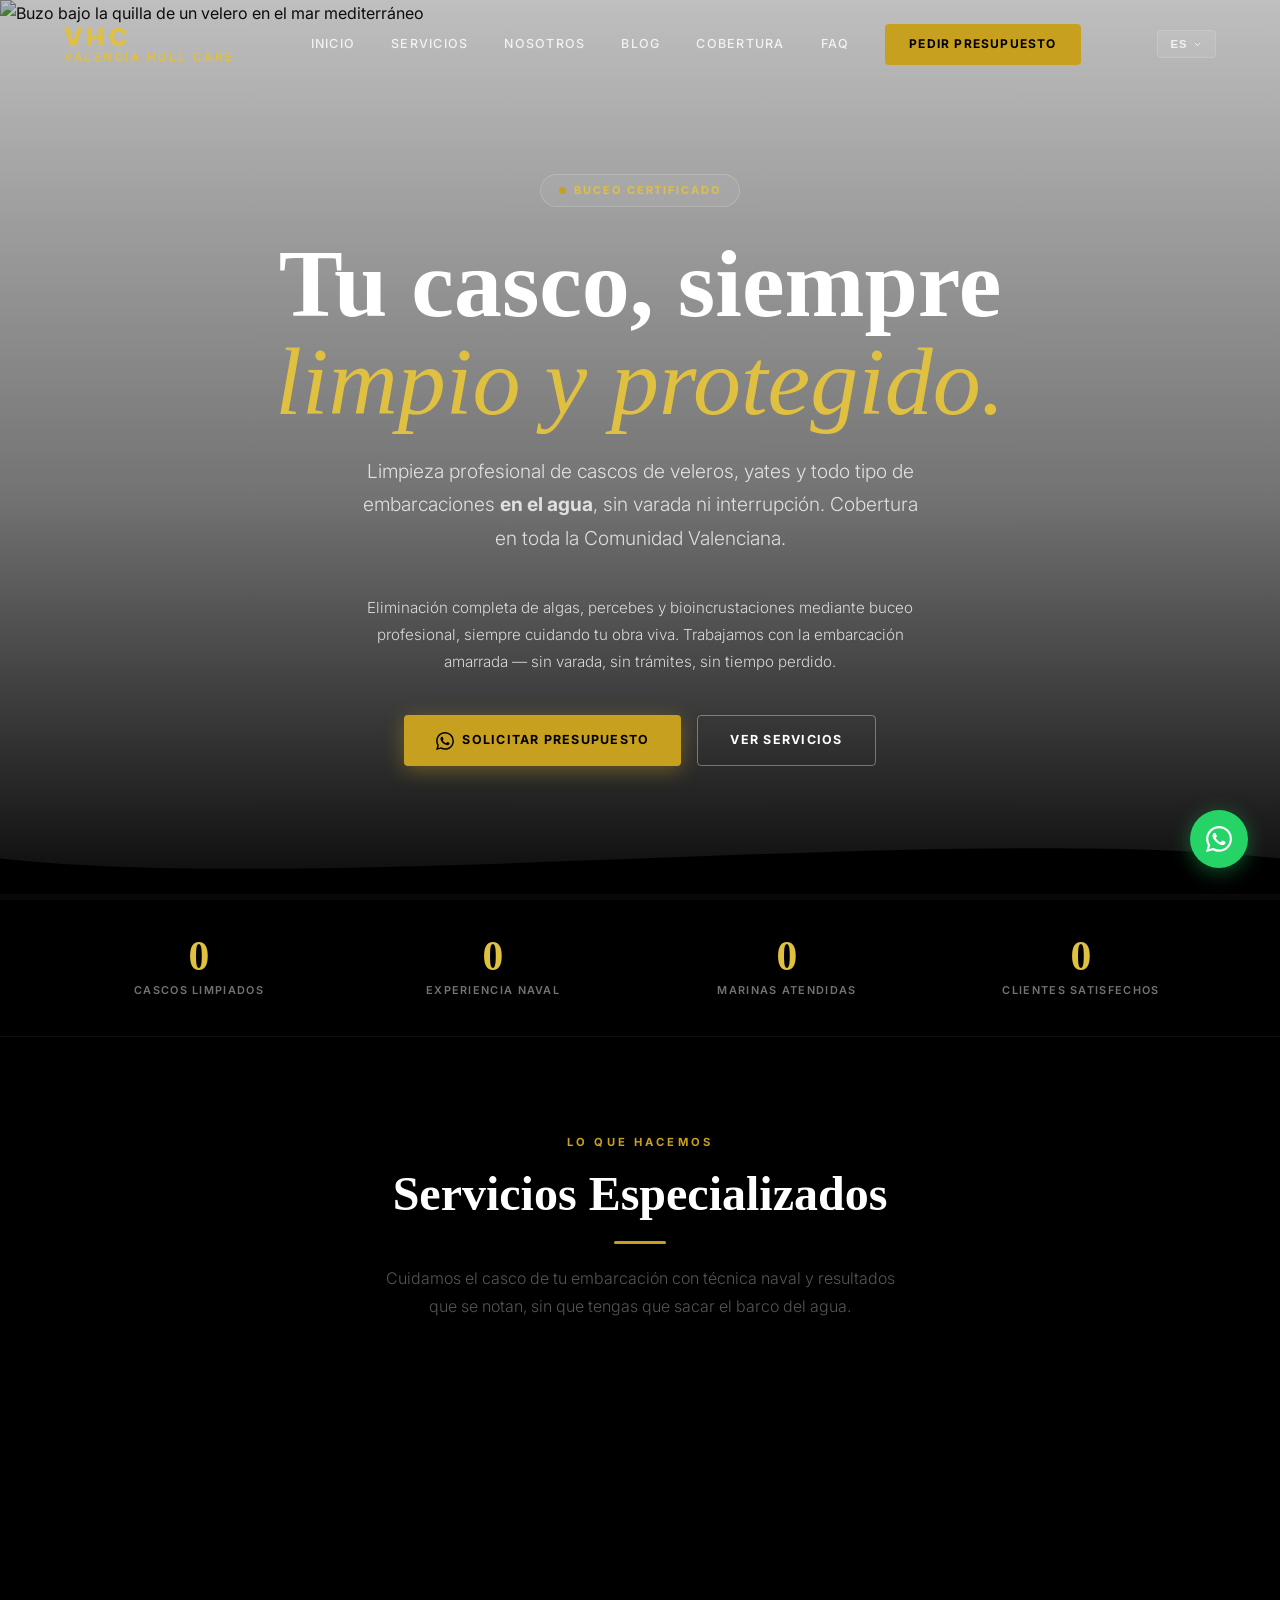
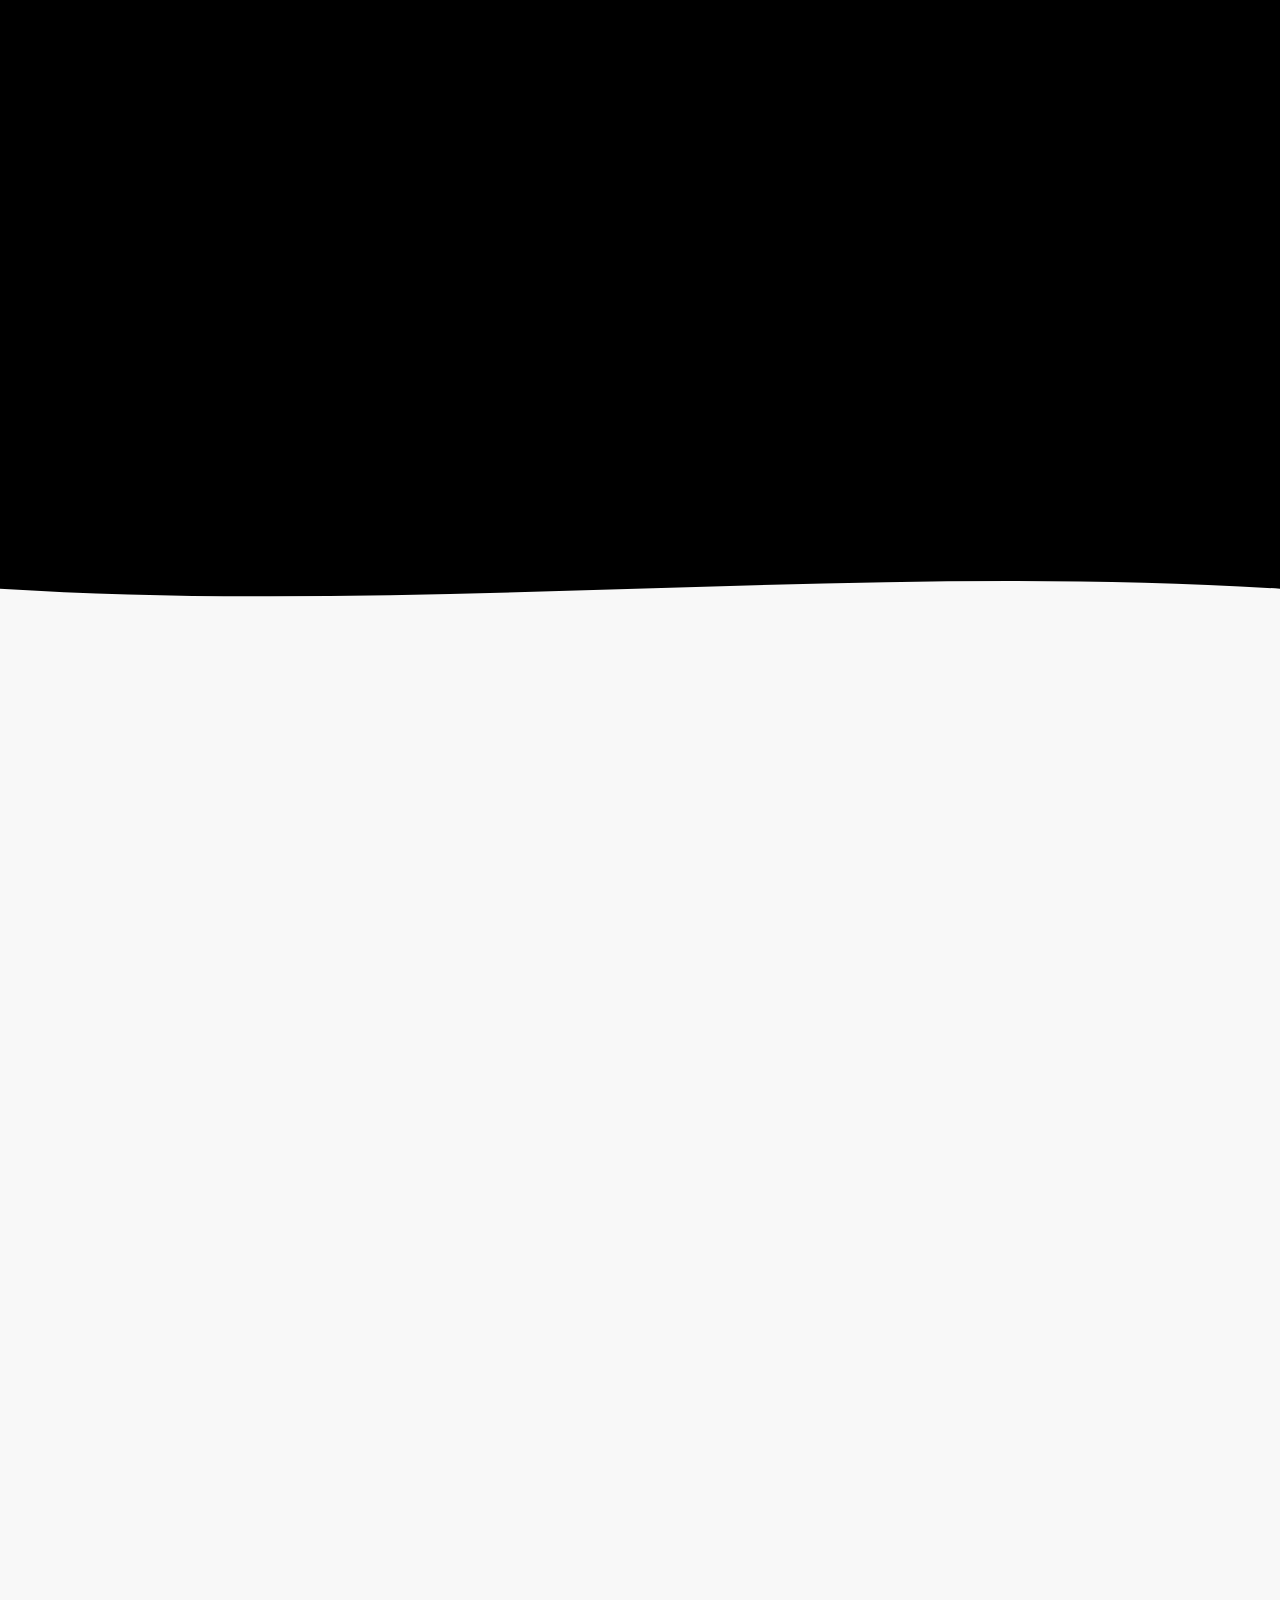
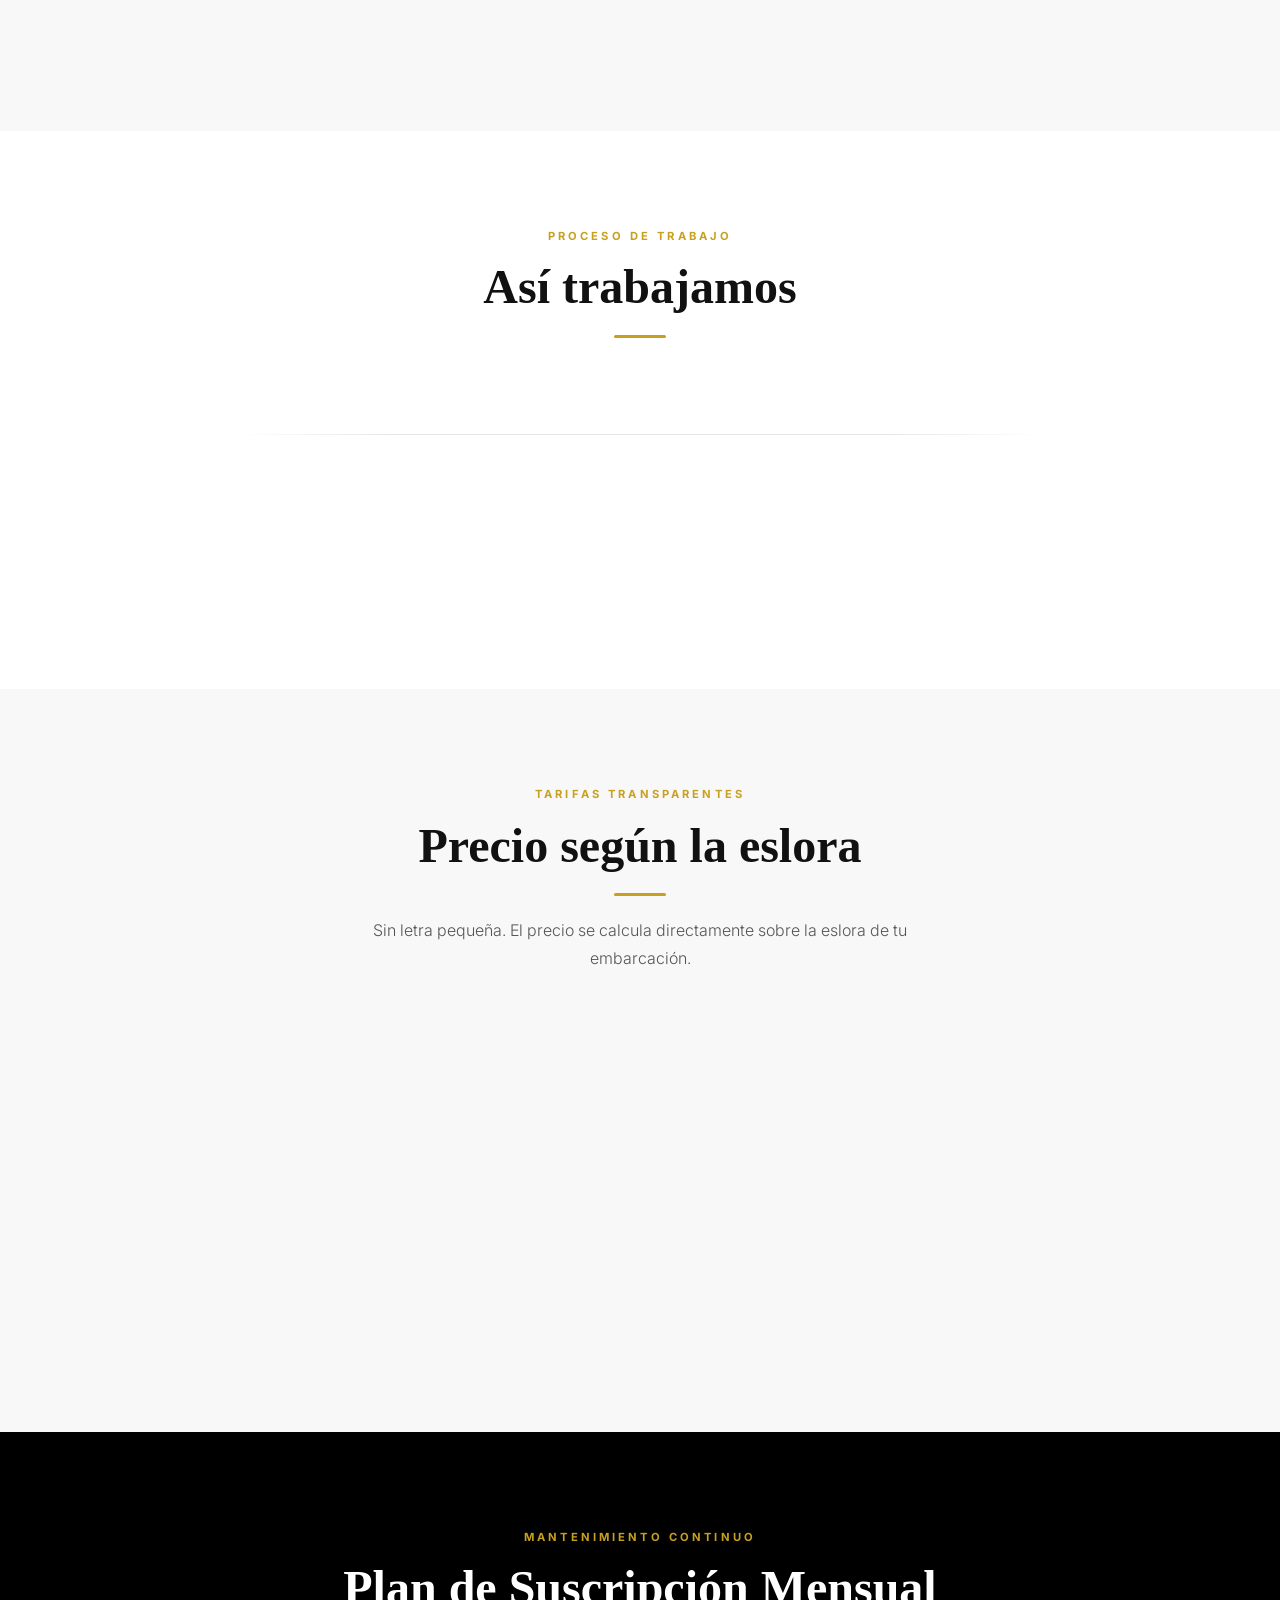
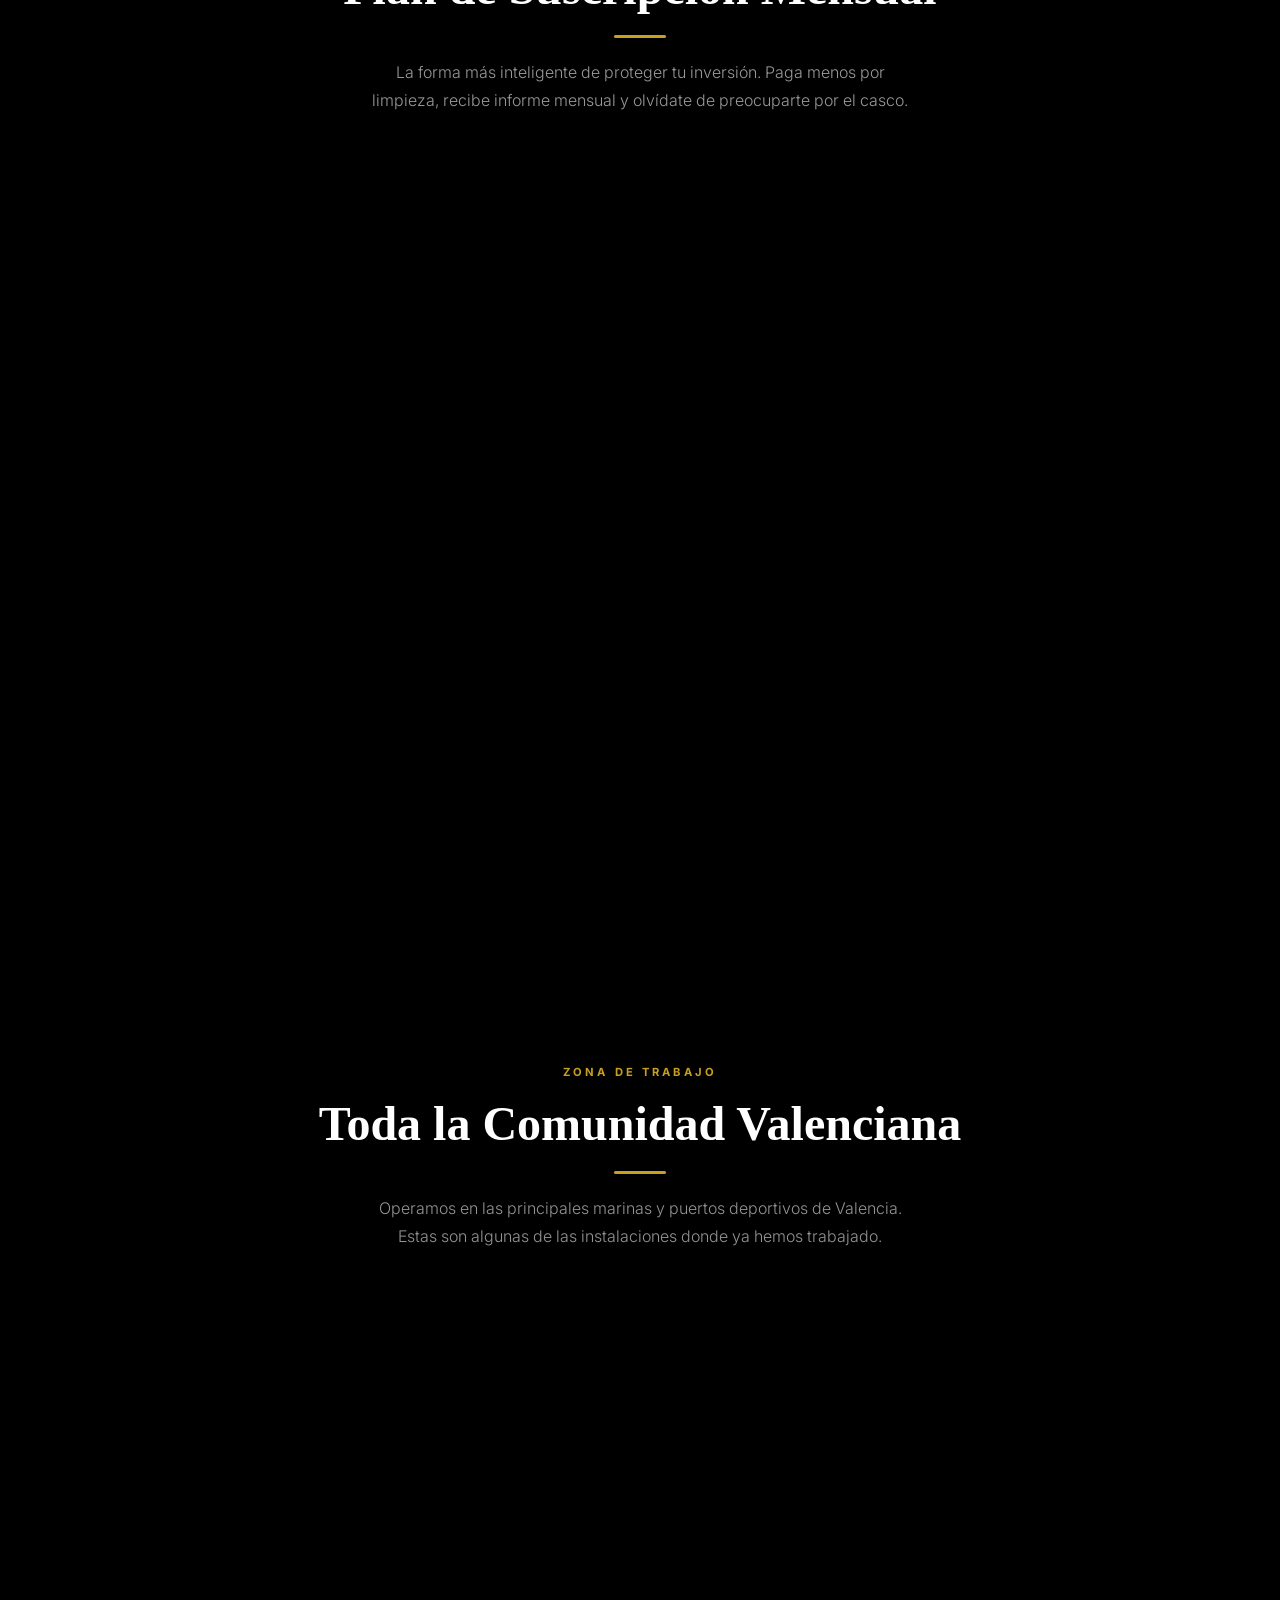
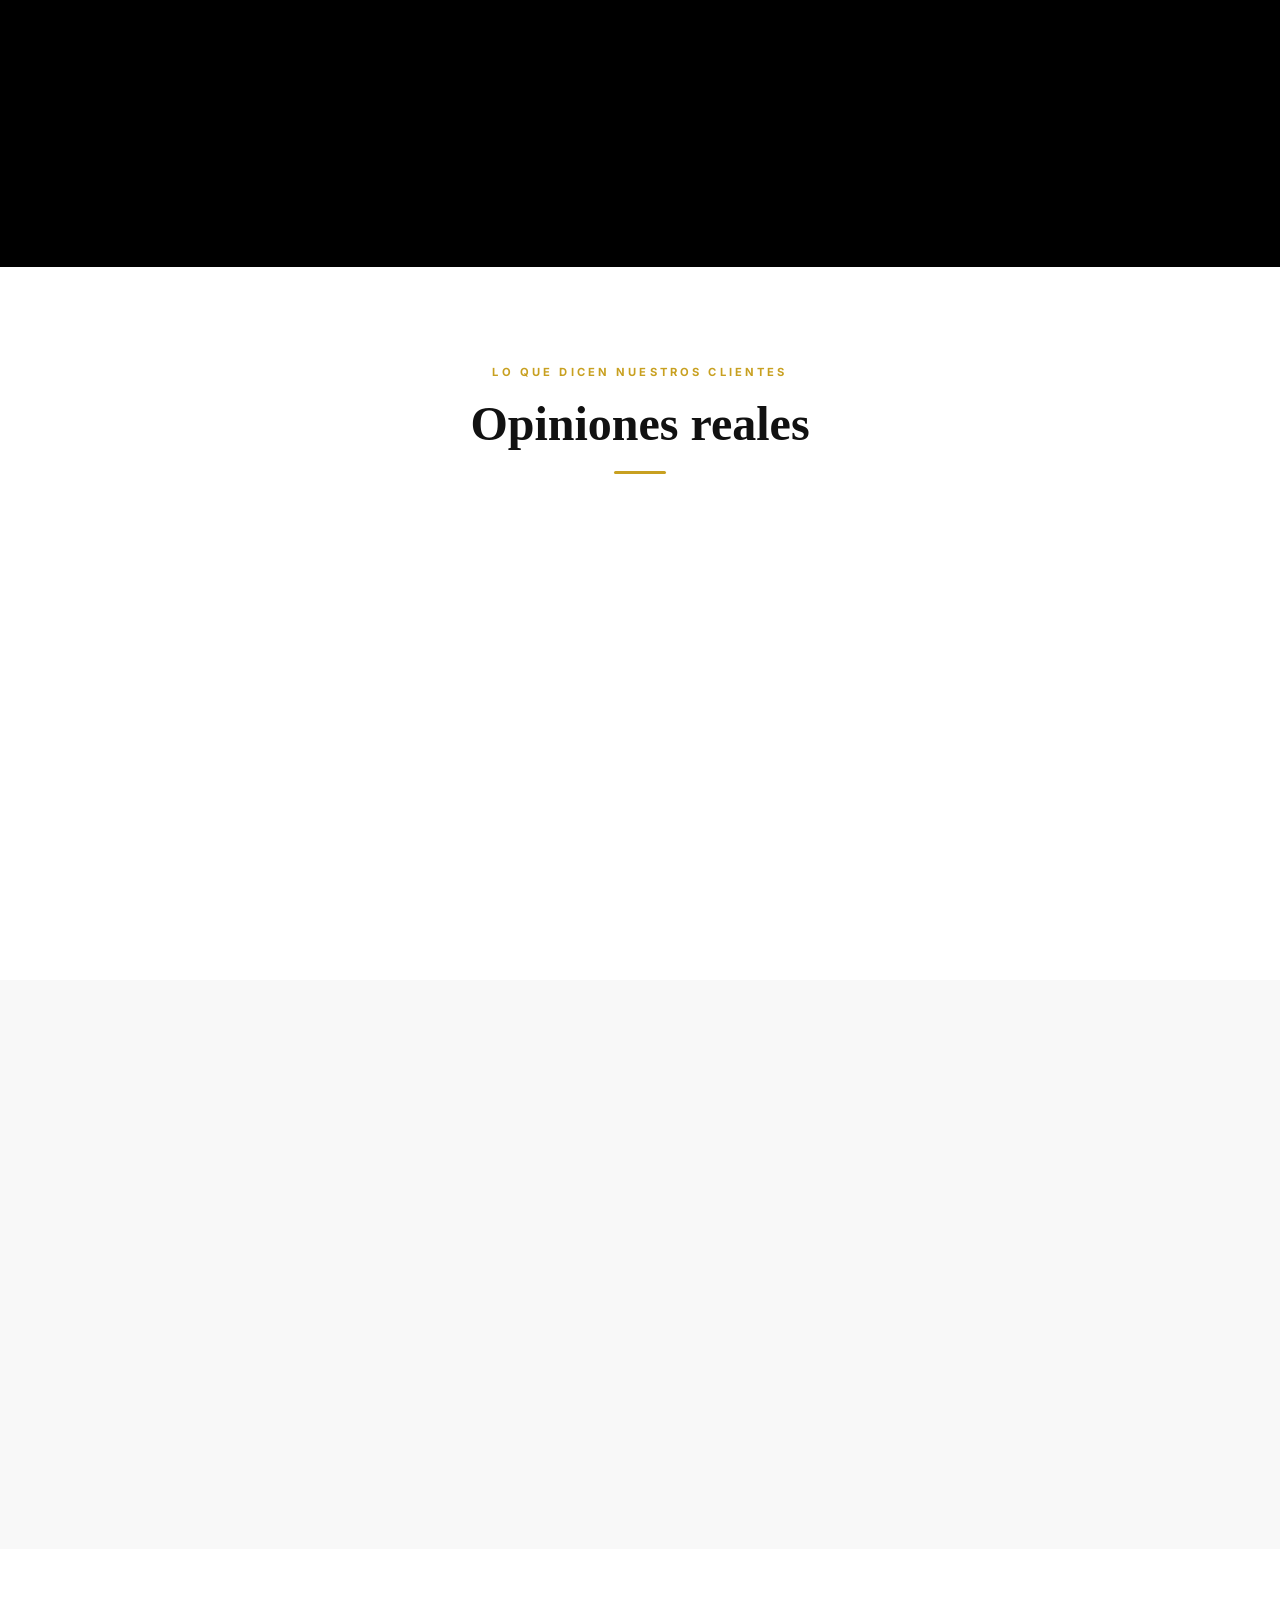
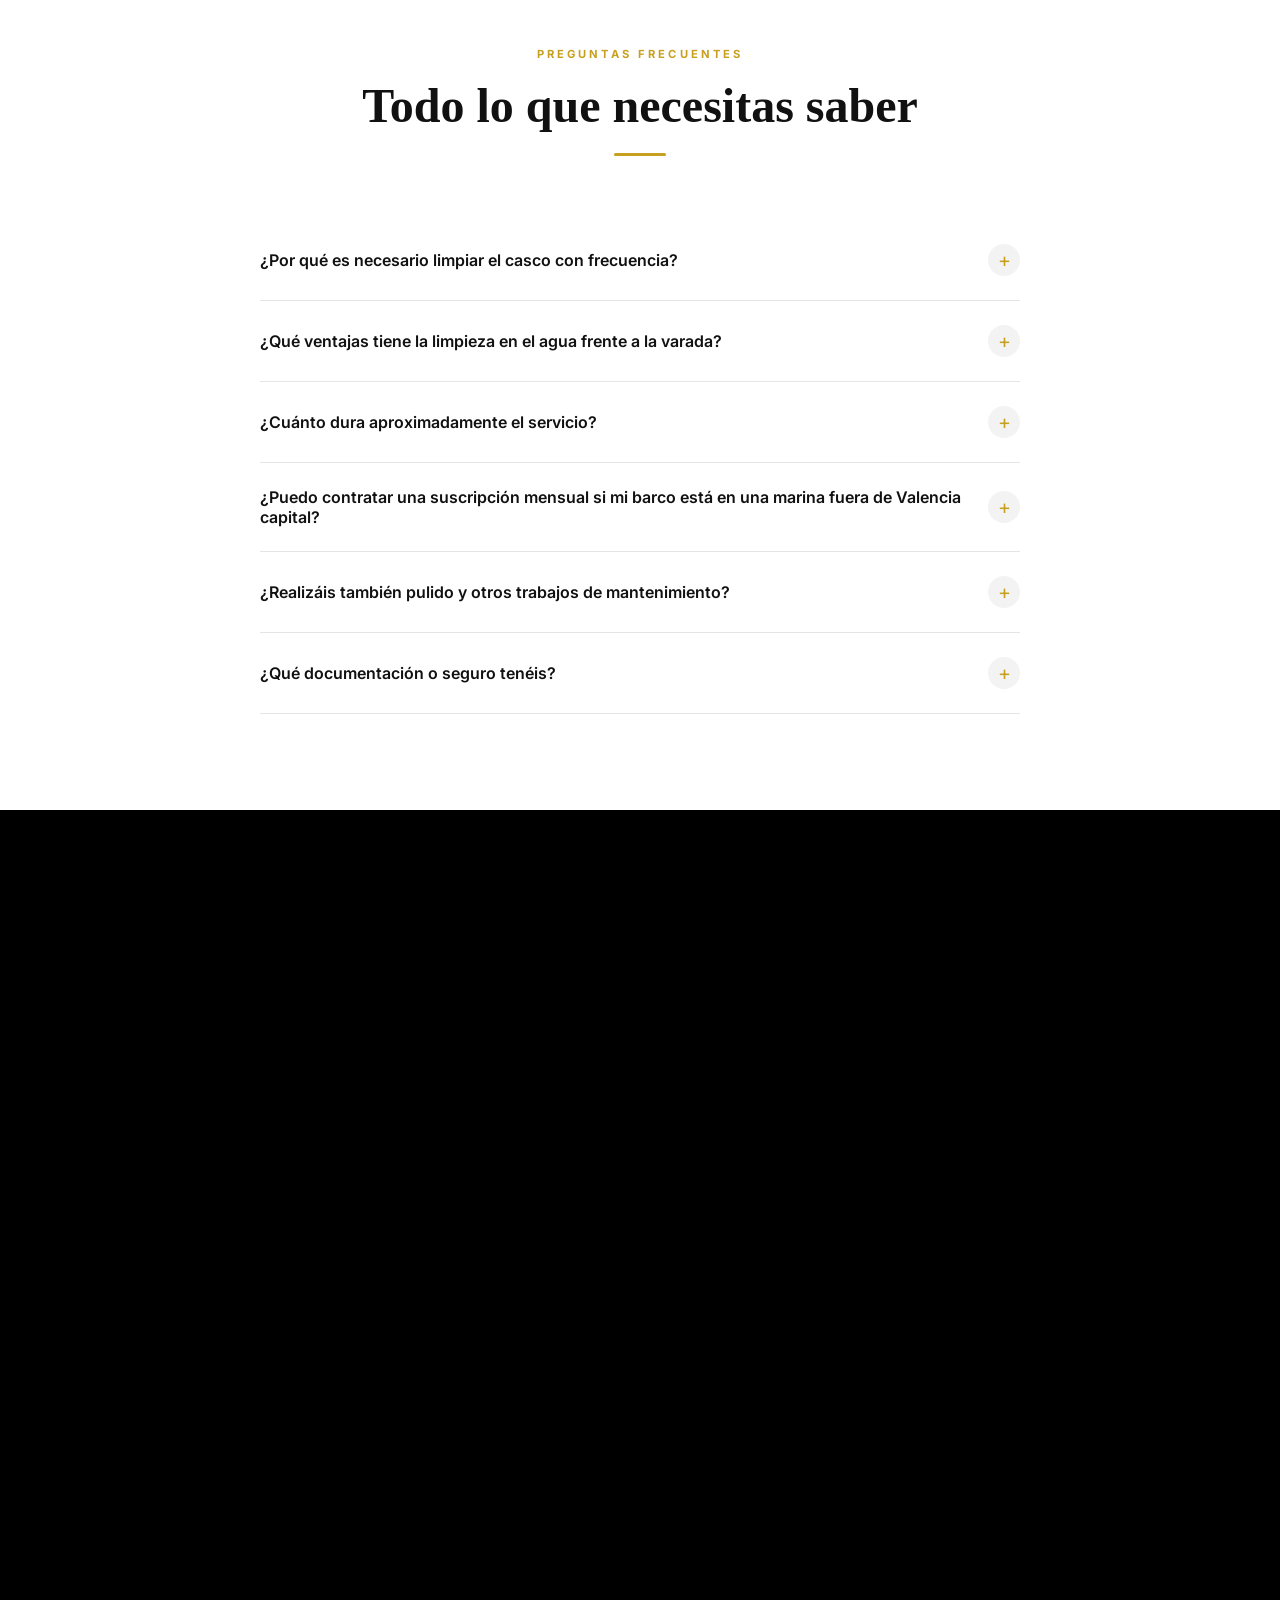
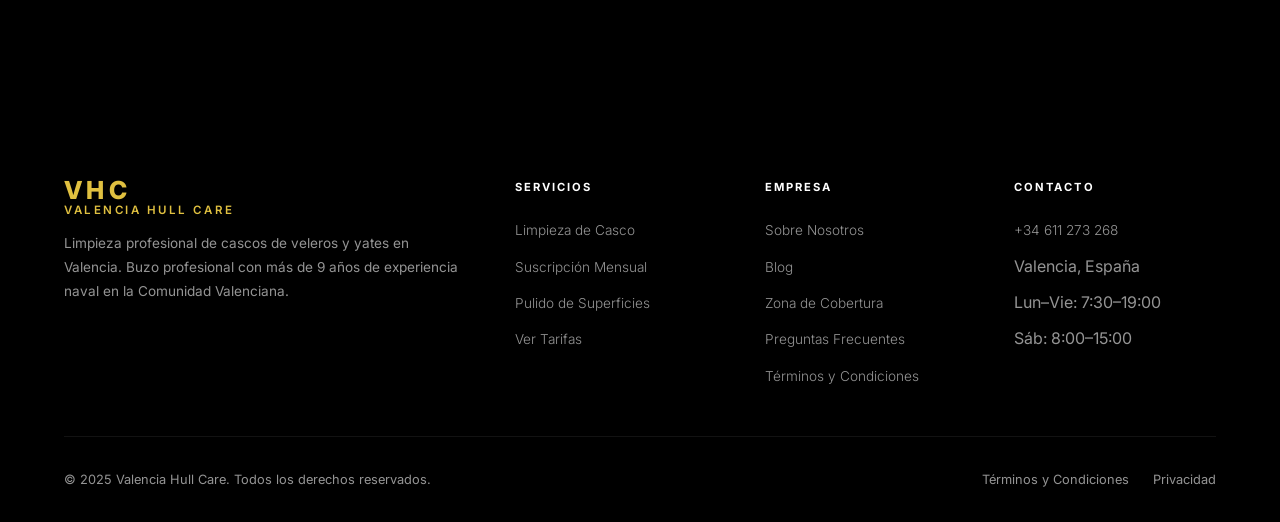
==== commit 279f4b38: "Corrige responsive movil y actualiza tarifa base" ====
--- a/index.html
+++ b/index.html
@@ -649,7 +649,7 @@
             <span class="price-callout__label">Limpieza de Casco</span>
             <div class="price-callout__price">
               <span class="price-callout__from">desde</span>
-              <span class="price-callout__amount">€15</span>
+              <span class="price-callout__amount">€18</span>
               <span class="price-callout__unit">/ metro de eslora</span>
             </div>
             <p class="price-callout__note">
--- a/css/styles.css
+++ b/css/styles.css
@@ -48,6 +48,8 @@
 html {
   scroll-behavior: smooth;
   font-size: 16px;
+  max-width: 100%;
+  overflow-x: clip;
 }
 body {
   font-family: "Inter", system-ui, sans-serif;
@@ -55,6 +57,8 @@
   background: var(--white);
   line-height: 1.65;
   -webkit-font-smoothing: antialiased;
+  max-width: 100%;
+  overflow-x: clip;
 }
 img {
   max-width: 100%;
@@ -79,9 +83,11 @@
 
 /* ---- LAYOUT ---- */
 .container {
+  width: 100%;
   max-width: var(--container);
   margin: 0 auto;
   padding: 0 1.5rem;
+  min-width: 0;
 }
 .section {
   padding: 6rem 0;
@@ -385,8 +391,11 @@
 /* Mobile language selector */
 .mobile-lang {
   display: flex;
+  flex-wrap: wrap;
+  justify-content: center;
   gap: 0.75rem;
   margin-top: 0.5rem;
+  max-width: calc(100% - 2rem);
 }
 .mobile-lang__btn {
   font-family: "Inter", sans-serif !important;
@@ -406,29 +415,6 @@
   background: rgba(196, 154, 26, 0.1);
 }
 
-/* Mobile language selector */
-.mobile-lang {
-  display: flex;
-  gap: 0.75rem;
-  margin-top: 0.5rem;
-}
-.mobile-lang__btn {
-  font-family: "Inter", sans-serif !important;
-  font-size: 0.8rem !important;
-  font-weight: 700 !important;
-  letter-spacing: 0.12em;
-  color: rgba(255, 255, 255, 0.55) !important;
-  padding: 0.45rem 0.85rem;
-  border: 1px solid rgba(255, 255, 255, 0.15);
-  border-radius: 6px;
-  transition: all 0.2s;
-}
-.mobile-lang__btn:hover,
-.mobile-lang__btn.active {
-  color: var(--gold-lt) !important;
-  border-color: var(--gold);
-  background: rgba(196, 154, 26, 0.1);
-}
 .nav__toggle span {
   display: block;
   width: 24px;
@@ -530,8 +516,10 @@
   z-index: 1;
   text-align: center;
   color: white;
+  width: 100%;
   max-width: 880px;
   padding: 0 1.5rem;
+  min-width: 0;
 }
 .hero__badge {
   display: inline-flex;
@@ -1990,6 +1978,59 @@
   }
 }
 @media (max-width: 768px) {
+  .reveal-left,
+  .reveal-right {
+    transform: translateY(28px);
+  }
+  .container,
+  .hero__content,
+  .page-hero .container,
+  .article-hero .container {
+    min-width: 0;
+  }
+  .services-grid,
+  .pricing-cards,
+  .marinas-grid,
+  .cert-grid,
+  .blog-grid,
+  .steps-grid,
+  .footer__grid,
+  .contact-grid,
+  .why-grid,
+  .grid-2col,
+  .grid-2-responsive {
+    grid-template-columns: minmax(0, 1fr) !important;
+  }
+  .services-grid > *,
+  .pricing-cards > *,
+  .marinas-grid > *,
+  .cert-grid > *,
+  .blog-grid > *,
+  .steps-grid > *,
+  .footer__grid > *,
+  .contact-grid > *,
+  .why-grid > *,
+  .grid-2col > *,
+  .grid-2-responsive > * {
+    min-width: 0;
+    max-width: 100%;
+  }
+  .terms-layout {
+    grid-template-columns: minmax(0, 1fr) !important;
+    gap: 2rem !important;
+  }
+  .terms-layout .terms-nav {
+    position: static !important;
+  }
+  .terms-content {
+    min-width: 0;
+    max-width: 100%;
+    overflow-wrap: anywhere;
+  }
+  .about-image__badge {
+    right: 0;
+    max-width: calc(100% - 1rem);
+  }
   .section {
     padding: 4rem 0;
   }
@@ -2108,12 +2149,22 @@
   }
 }
 @media (max-width: 560px) {
+  .container,
+  .hero__content,
+  .article-content {
+    padding-left: 1rem;
+    padding-right: 1rem;
+  }
   .hero__actions {
     flex-direction: column;
     align-items: stretch;
+    width: 100%;
   }
   .btn {
     justify-content: center;
+    max-width: 100%;
+    white-space: normal;
+    text-align: center;
   }
   .contact-form {
     width: 100%;
@@ -2130,13 +2181,18 @@
     display: none;
   }
   .pricing-cards {
-    grid-template-columns: 1fr;
+    grid-template-columns: minmax(0, 1fr);
+  }
+  .pricing-card {
+    width: 100%;
+    min-width: 0;
+    padding: 1.5rem;
   }
   .marinas-grid {
-    grid-template-columns: 1fr;
+    grid-template-columns: minmax(0, 1fr);
   }
   .cert-grid {
-    grid-template-columns: repeat(2, 1fr);
+    grid-template-columns: repeat(2, minmax(0, 1fr));
   }
 }
 
@@ -2221,10 +2277,11 @@
 }
 @media (max-width: 900px) {
   .price-callout {
-    grid-template-columns: 1fr;
+    grid-template-columns: minmax(0, 1fr);
     padding: 2.5rem 2rem;
     gap: 2rem;
     text-align: center;
+    min-width: 0;
   }
   .price-callout__price { justify-content: center; }
   .price-callout__features { align-items: flex-start; }
@@ -2433,7 +2490,7 @@
 }
 .article-back:hover { gap: 0.875rem; }
 @media (max-width: 768px) {
-  .blog-grid { grid-template-columns: 1fr; }
+  .blog-grid { grid-template-columns: minmax(0, 1fr); }
   .article-content { padding: 3rem 1.5rem 3rem; }
   .article-hero { padding: 7rem 0 3.5rem; }
 }
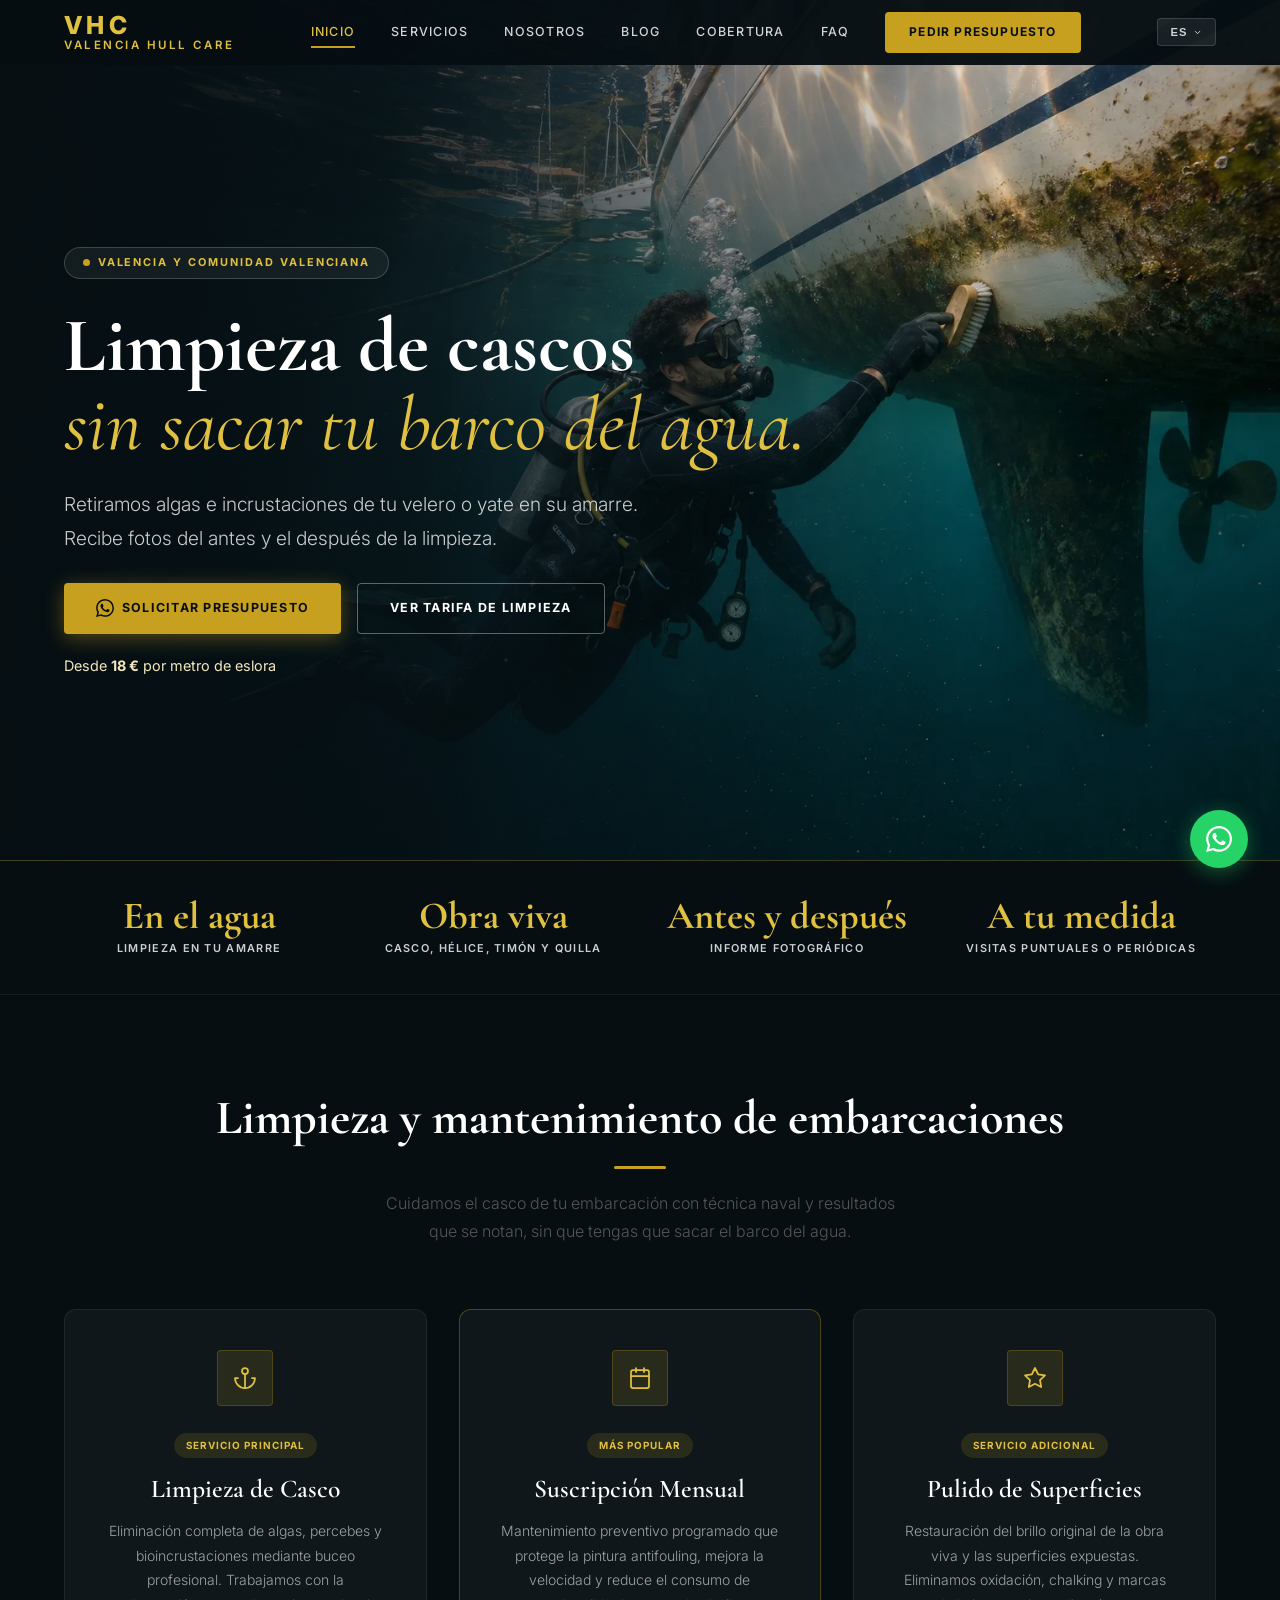
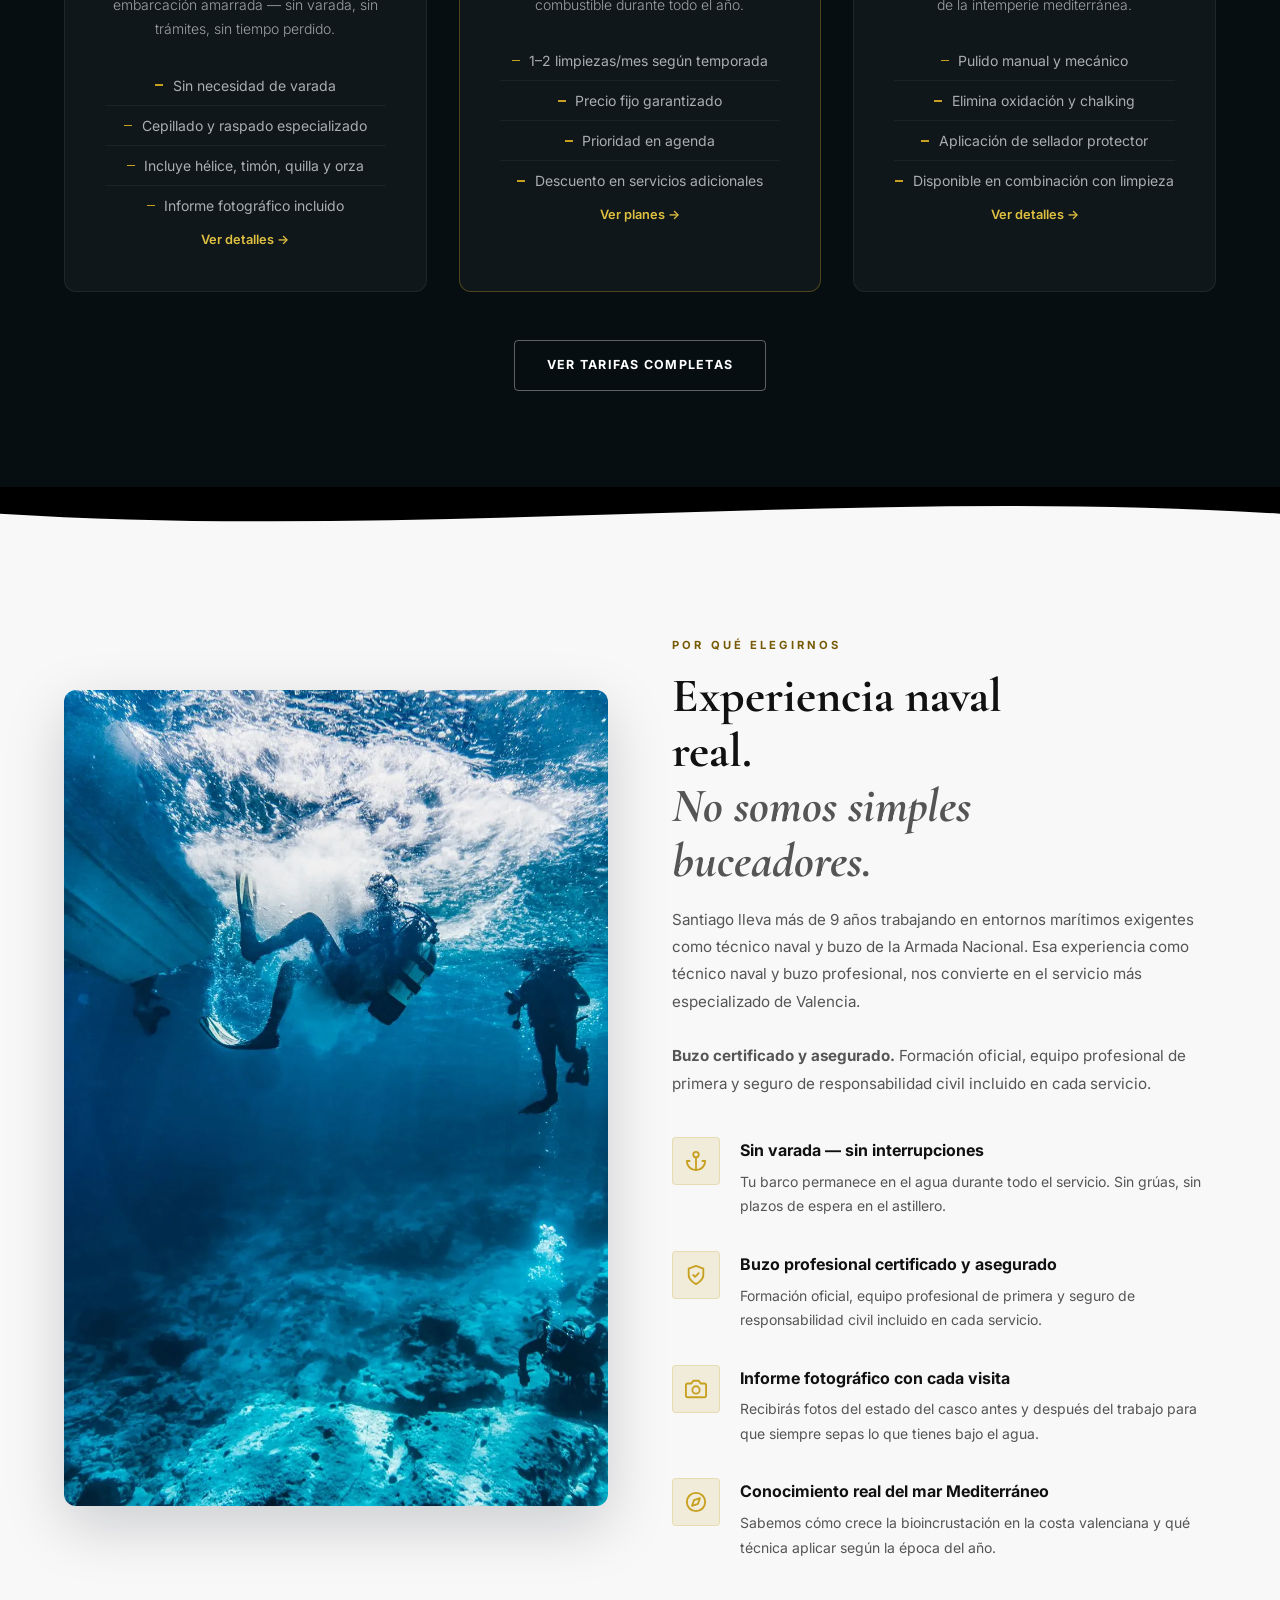
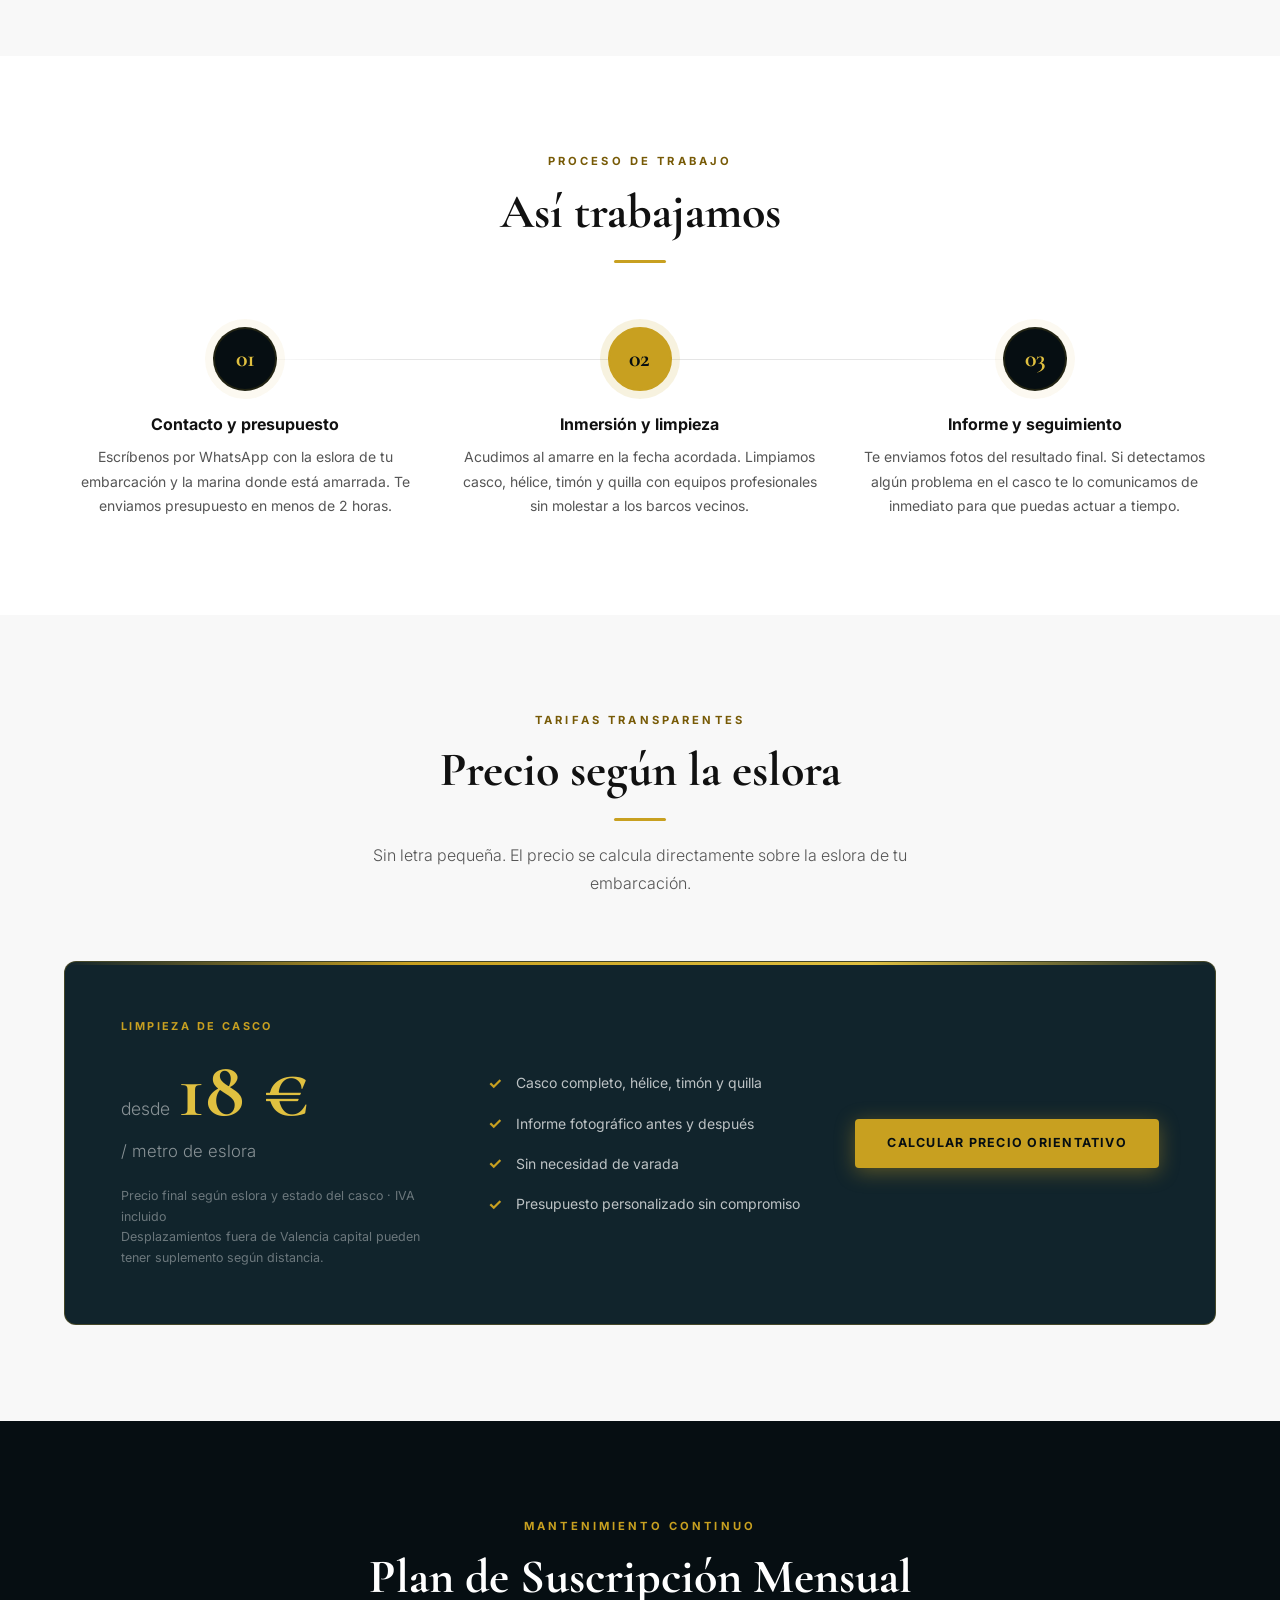
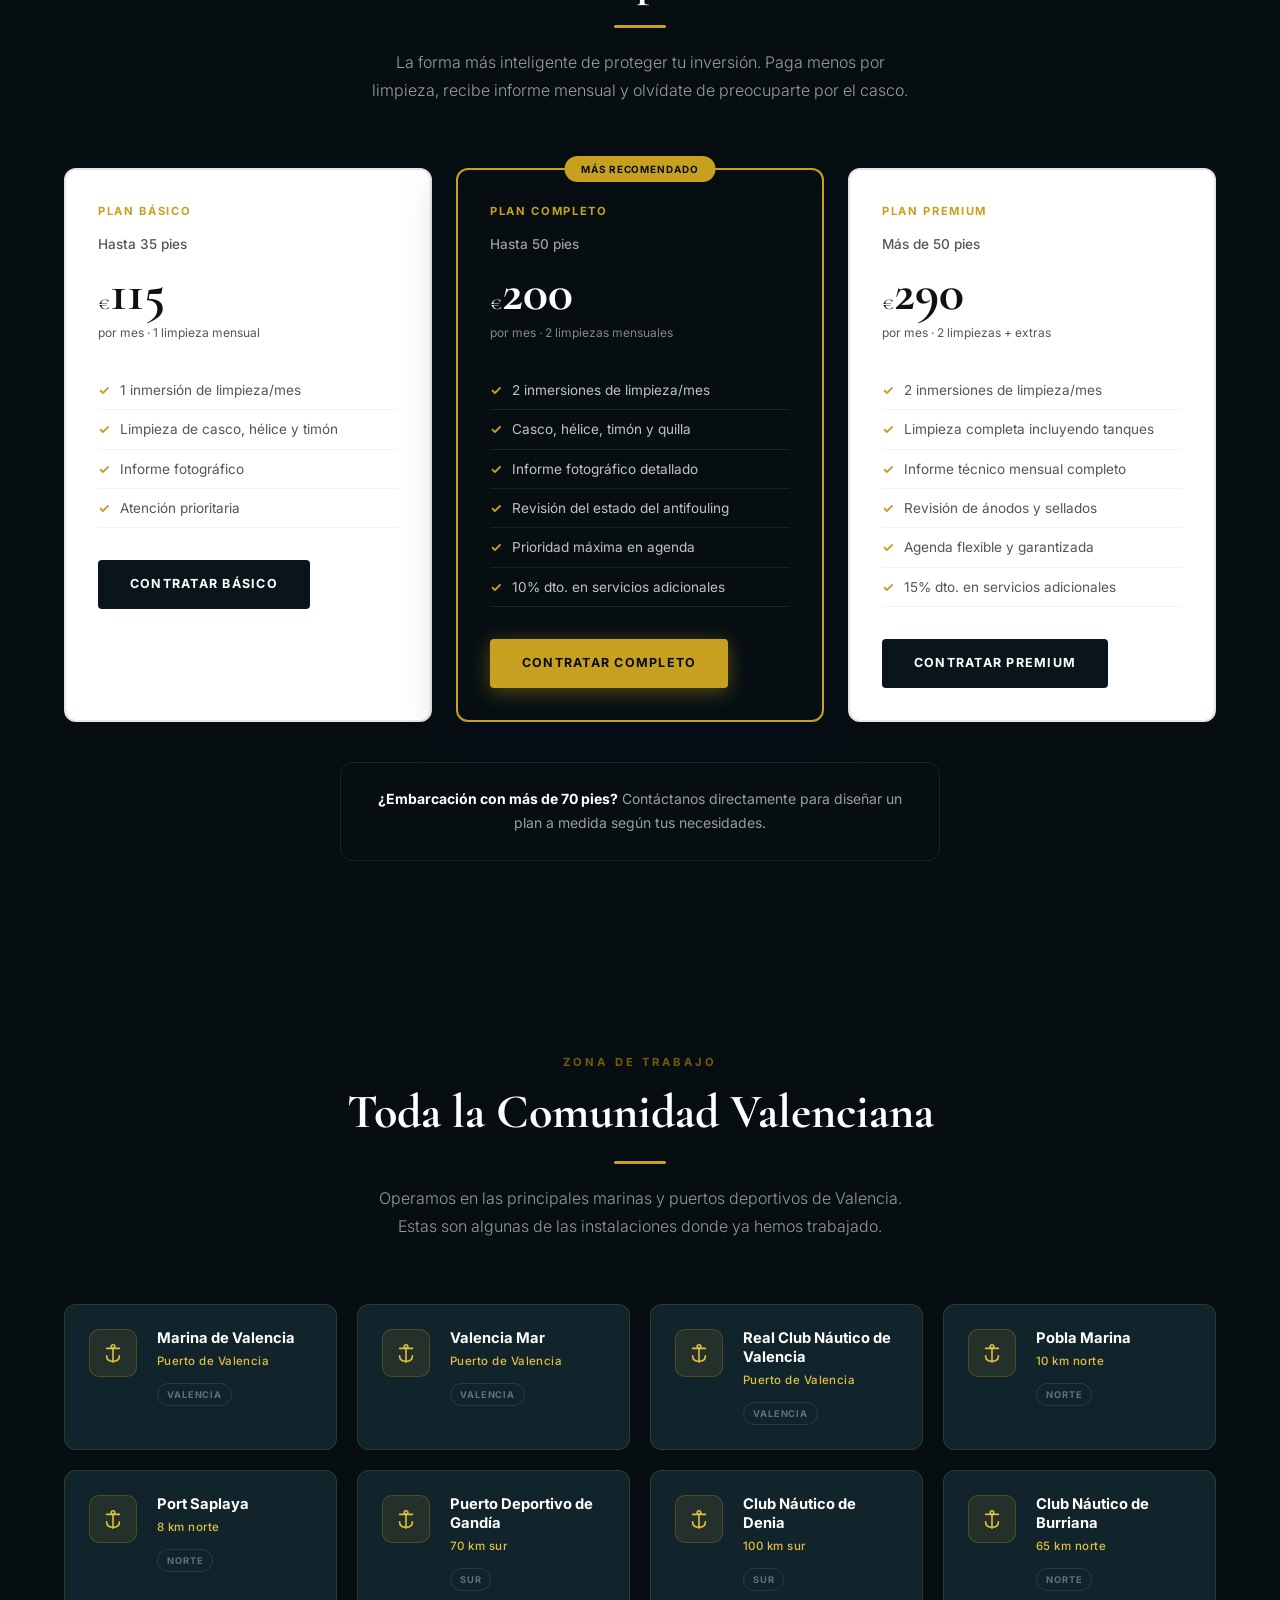
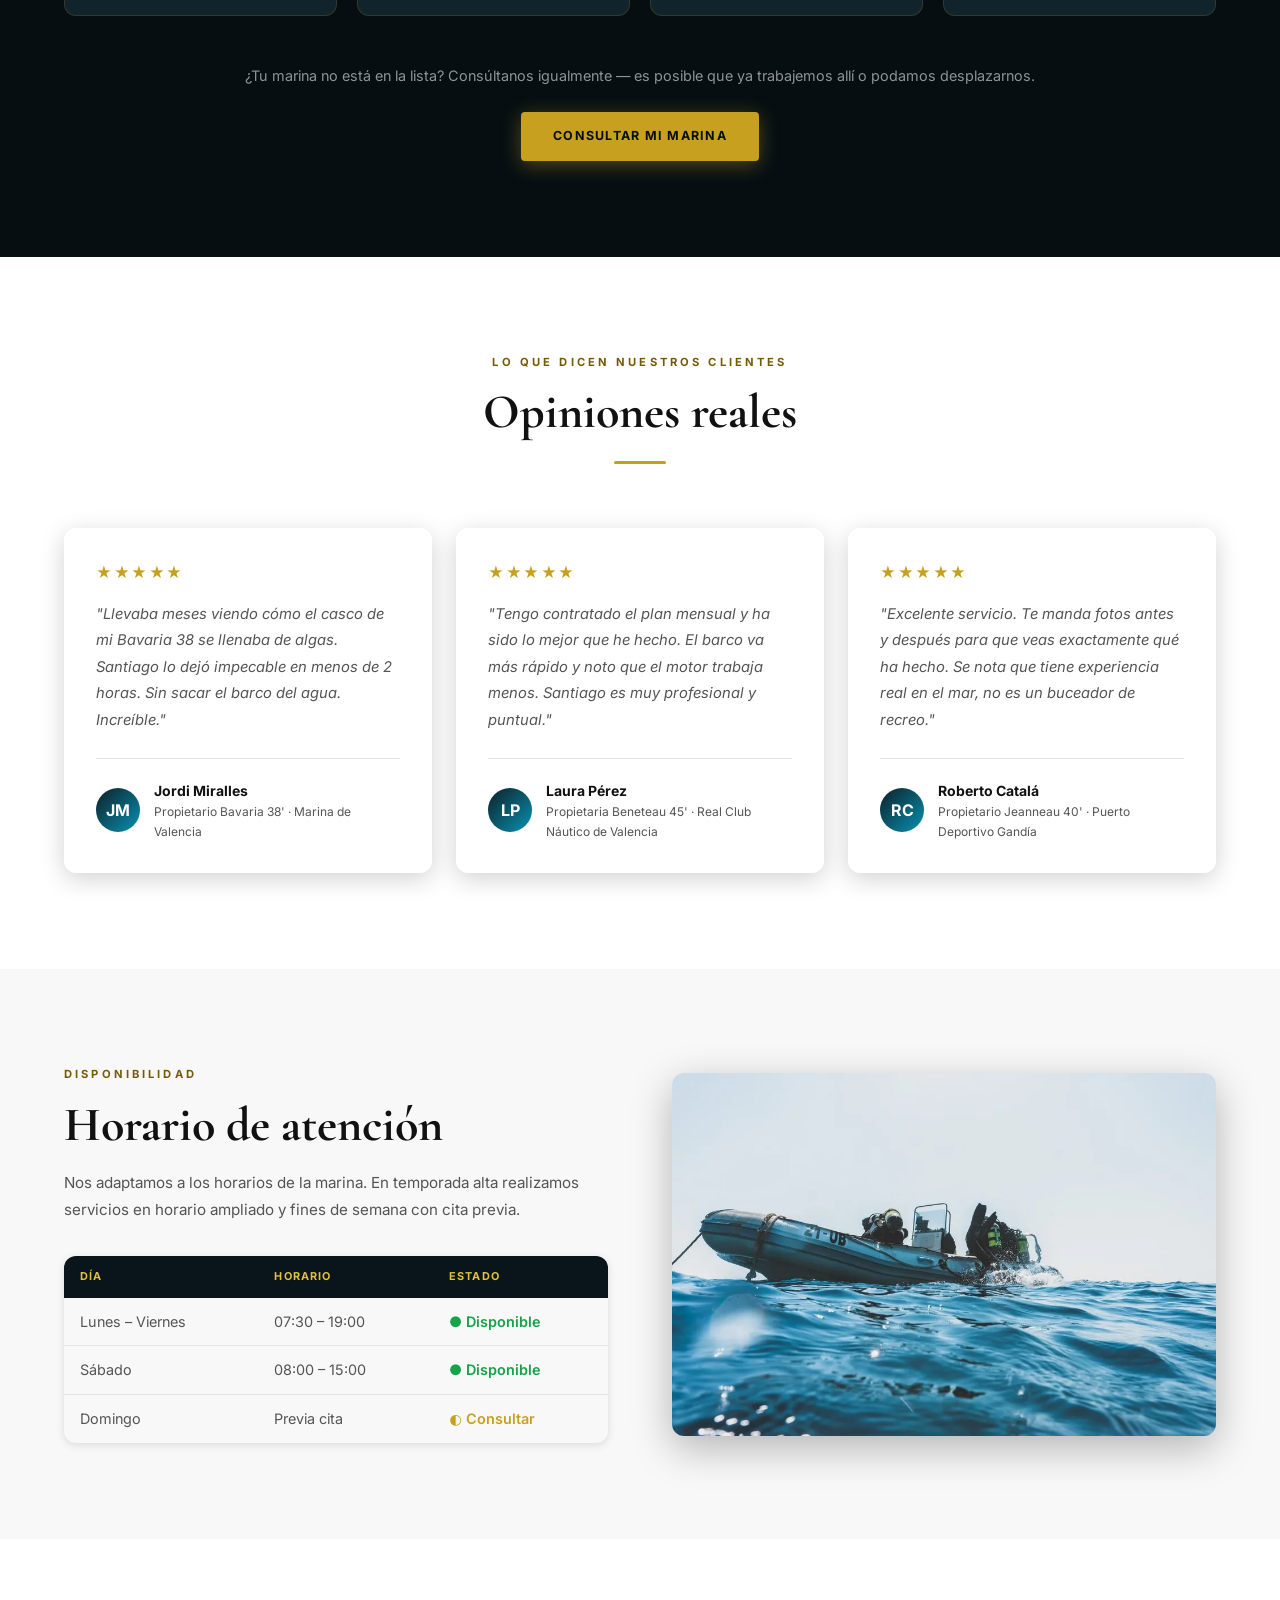
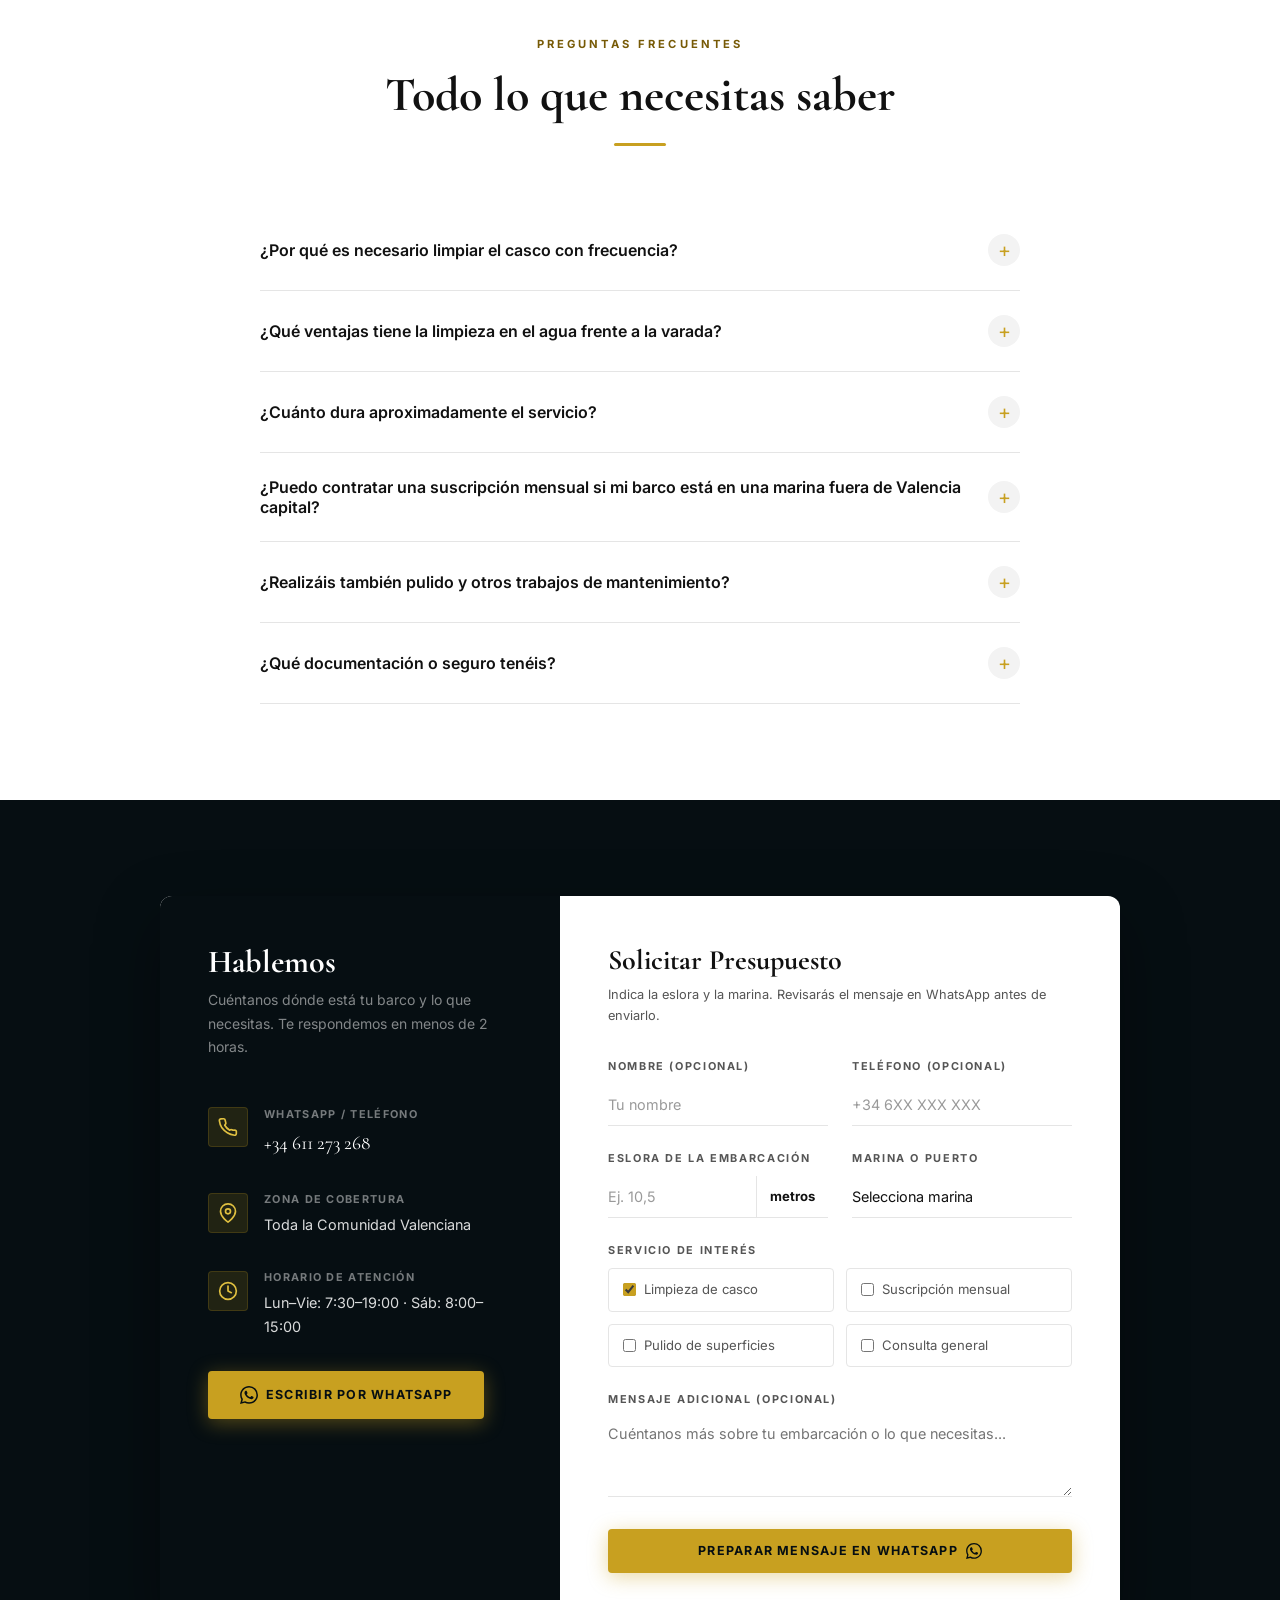
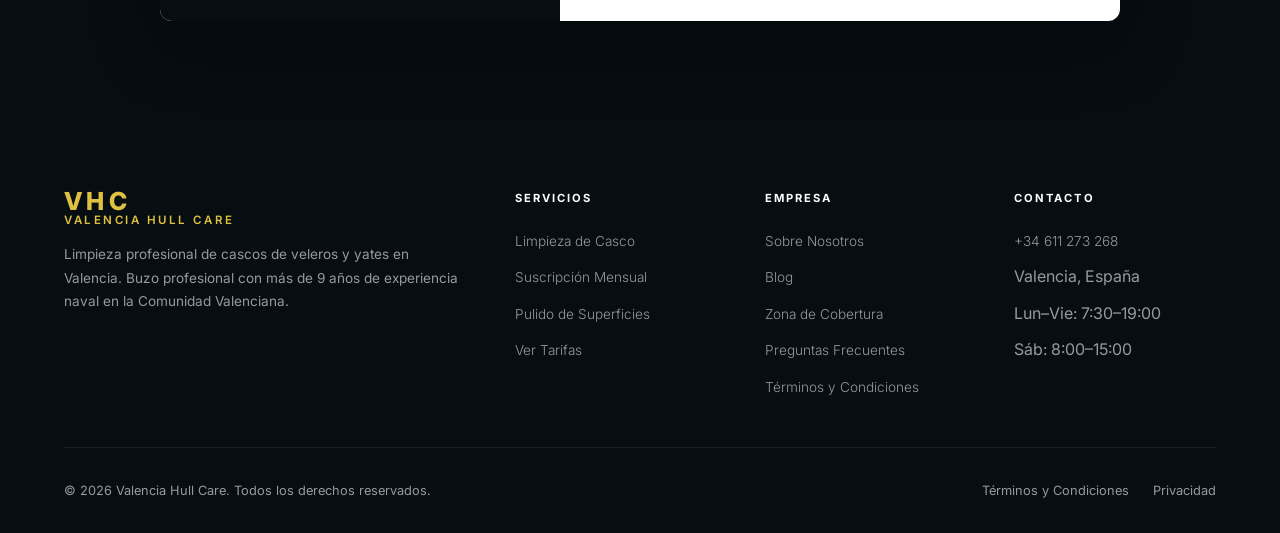
==== commit 10406108: "Mejora Valencia Hull Care y el flujo de presupuesto" ====
--- a/index.html
+++ b/index.html
@@ -1,59 +1,39 @@
-﻿<!doctype html>
+<!doctype html>
 <html lang="es-ES">
   <head>
     <meta charset="UTF-8" />
     <meta name="viewport" content="width=device-width, initial-scale=1.0" />
-    <title>Limpieza de Cascos en Valencia | Valencia Hull Care</title>
-
-    <!-- SEO -->
+    <title>Limpieza de cascos en Valencia desde 18 €/m | Valencia Hull Care</title>
+
     <meta
       name="description"
-      content="Limpieza profesional de cascos de veleros y yates en Valencia sin necesidad de varada. Buzo profesional certificado, zona de cobertura toda la Comunidad Valenciana. Servicio de suscripción mensual disponible."
-    />
-    <meta
-      name="keywords"
-      content="limpieza casco barco Valencia, buceo profesional Valencia, limpieza casco velero, mantenimiento náutico Valencia, pulido embarcaciones Valencia, limpieza casco yate, servicio buzo Valencia, marinero Valencia"
+      content="Limpieza submarina de cascos de veleros y yates en Valencia desde 18 € por metro de eslora. Sin varada, con fotos antes y después. Pide presupuesto."
     />
     <meta name="author" content="Valencia Hull Care" />
     <meta name="robots" content="index, follow" />
-    <link rel="canonical" href="https://valenciahullcare.com/" />
-
-    <!-- Geo -->
-    <meta name="geo.region" content="ES-VC" />
-    <meta name="geo.placename" content="Valencia, España" />
-
-    <!-- OG -->
+
+
+
+
+
+    <!-- Styles -->
+    <link rel="canonical" href="https://limpieza-cascos.vercel.app/" />
+    <link rel="icon" type="image/svg+xml" href="images/vhc.svg" />
+    <meta name="theme-color" content="#060e12" />
+    <meta property="og:locale" content="es_ES" />
+    <meta property="og:site_name" content="Valencia Hull Care" />
     <meta property="og:type" content="website" />
-    <meta property="og:url" content="https://valenciahullcare.com/" />
-    <meta
-      property="og:title"
-      content="Limpieza de Cascos en Valencia | Valencia Hull Care"
-    />
-    <meta
-      property="og:description"
-      content="Limpieza profesional de cascos de veleros y yates en Valencia. Servicio de buceo profesional certificado. Suscripción mensual disponible."
-    />
-    <meta
-      property="og:image"
-      content="https://images.pexels.com/photos/3098965/pexels-photo-3098965.jpeg"
-    />
-
-    <!-- Favicon -->
-    <link
-      rel="icon"
-      href="data:image/svg+xml,<svg xmlns='http://www.w3.org/2000/svg' viewBox='0 0 32 32'><rect width='32' height='32' rx='6' fill='%23020c1e'/><text x='50%25' y='50%25' font-family='Georgia,serif' font-size='17' font-weight='700' fill='%23c49a1a' text-anchor='middle' dominant-baseline='central'>S</text></svg>"
-    />
-
-    <!-- Preload -->
+    <meta property="og:url" content="https://limpieza-cascos.vercel.app/" />
+    <meta property="og:title" content="Limpieza de cascos en Valencia desde 18 €/m | Valencia Hull Care" />
+    <meta property="og:description" content="Limpieza submarina de cascos de veleros y yates en Valencia desde 18 € por metro de eslora. Sin varada, con fotos antes y después. Pide presupuesto." />
+    <meta property="og:image" content="https://limpieza-cascos.vercel.app/images/valencia-hull-care-social.jpg" />
+    <meta property="og:image:width" content="1200" />
+    <meta property="og:image:height" content="630" />
+    <meta property="og:image:alt" content="Ilustración de un buzo limpiando el casco de un velero" />
+    <meta name="twitter:card" content="summary_large_image" />
     <link rel="preconnect" href="https://fonts.googleapis.com" />
     <link rel="preconnect" href="https://fonts.gstatic.com" crossorigin />
-    <link
-      rel="preload"
-      as="style"
-      href="https://fonts.googleapis.com/css2?family=Cormorant+Garant:ital,wght@0,400;0,600;0,700;1,400;1,600&family=Inter:wght@300;400;500;600;700&display=swap"
-    />
-
-    <!-- Styles -->
+    <link rel="stylesheet" href="https://fonts.googleapis.com/css2?family=Cormorant+Garamond:ital,wght@0,400..700;1,400..700&amp;family=Inter:wght@300..800&amp;display=swap" />
     <link rel="stylesheet" href="css/styles.css" />
 
     <!-- Schema.org -->
@@ -61,9 +41,12 @@
       {
         "@context": "https://schema.org",
         "@type": "LocalBusiness",
+        "@id": "https://limpieza-cascos.vercel.app/#valencia-hull-care",
+        "image": "https://limpieza-cascos.vercel.app/images/valencia-hull-care-social.jpg",
+        "logo": "https://limpieza-cascos.vercel.app/images/vhc.svg",
         "name": "Valencia Hull Care",
         "description": "Servicio profesional de limpieza de cascos de veleros y yates en Valencia. Buzo profesional certificado con m\u00e1s de 9 a\u00f1os de experiencia naval.",
-        "url": "https://santiagobuceoprofesional.es",
+        "url": "https://limpieza-cascos.vercel.app/",
         "telephone": "+34611273268",
         "address": {
           "@type": "PostalAddress",
@@ -77,7 +60,7 @@
           "longitude": -0.3763
         },
         "areaServed": "Comunidad Valenciana",
-        "priceRange": "€€",
+        "priceRange": "Desde 18 € por metro de eslora",
         "openingHoursSpecification": [
           {
             "@type": "OpeningHoursSpecification",
@@ -102,6 +85,7 @@
     </script>
   </head>
   <body>
+    <a class="skip-link" href="#contenido">Saltar al contenido</a>
     <!-- ========== NAVBAR ========== -->
     <nav class="navbar" id="navbar">
       <div class="container">
@@ -134,7 +118,7 @@
             <div class="lang-selector">
               <button
                 class="lang-btn"
-                id="langBtn"
+                id="langBtn" aria-controls="langDropdown" aria-expanded="false"
                 aria-label="Seleccionar idioma"
               >
                 <span id="activeLang">ES</span>
@@ -169,7 +153,7 @@
                 >
               </div>
             </div>
-            <button class="nav__toggle" id="navToggle" aria-label="Abrir menú">
+            <button class="nav__toggle" id="navToggle" aria-controls="mobileMenu" aria-expanded="false" aria-label="Abrir menú">
               <span></span><span></span><span></span>
             </button>
           </div>
@@ -178,7 +162,7 @@
     </nav>
 
     <!-- Mobile Menu -->
-    <div class="mobile-menu" id="mobileMenu">
+    <nav class="mobile-menu" id="mobileMenu" aria-label="Menú móvil" inert>
       <a href="index.html">Inicio</a>
       <a href="services.html">Servicios</a>
       <a href="about.html">Nosotros</a>
@@ -210,16 +194,14 @@
           >🇩🇪 DE</a
         >
       </div>
-    </div>
+    </nav>
 
     <!-- ========== HERO ========== -->
+    <main id="contenido" tabindex="-1">
     <header class="hero">
       <div class="hero__bg">
-        <img
-          src="https://images.pexels.com/photos/3098965/pexels-photo-3098965.jpeg?auto=compress&cs=tinysrgb&w=1920&h=1080&fit=crop"
-          alt="Buzo bajo la quilla de un velero en el mar mediterráneo"
-          loading="eager"
-          fetchpriority="high"
+        <img src="images/limpieza-submarina-768.webp" width="1536" height="1024" srcset="images/limpieza-submarina-768.webp 768w, images/limpieza-submarina-1536.webp 1536w" sizes="100vw"
+              alt="Ilustración de un buzo cepillando el casco de un velero en su amarre" fetchpriority="high" decoding="async"
         />
         <div class="hero__overlay"></div>
       </div>
@@ -227,21 +209,15 @@
       <div class="hero__content">
         <div class="hero__badge">
           <span class="hero__badge__dot"></span>
-          Buceo Certificado
+          Valencia y Comunidad Valenciana
         </div>
         <h1 class="hero__title">
-          Tu casco, siempre<br />
-          <em>limpio y protegido.</em>
+          Limpieza de cascos<br />
+          <em>sin sacar tu barco del agua.</em>
         </h1>
         <p class="hero__sub">
-          Limpieza profesional de cascos de veleros, yates y todo tipo de
-          embarcaciones <strong>en el agua</strong>, sin varada ni interrupción.
-          Cobertura en toda la Comunidad Valenciana.
-        </p>
-        <p class="hero__sub" style="margin-top: 1rem; font-size: 0.95rem">
-          Eliminación completa de algas, percebes y bioincrustaciones mediante
-          buceo profesional, siempre cuidando tu obra viva. Trabajamos con la
-          embarcación amarrada — sin varada, sin trámites, sin tiempo perdido.
+          Retiramos algas e incrustaciones de tu velero o yate en su amarre.
+          Recibe fotos del antes y el después de la limpieza.
         </p>
         <div class="hero__actions">
           <a
@@ -257,15 +233,11 @@
             </svg>
             Solicitar Presupuesto
           </a>
-          <a href="#servicios" class="btn btn--outline">Ver Servicios</a>
-        </div>
+          <a href="#precios" class="btn btn--outline">Ver tarifa de limpieza</a>
+        </div>
+        <p class="hero__rate">Desde <strong>18 €</strong> por metro de eslora</p>
       </div>
 
-      <div class="hero__wave">
-        <svg viewBox="0 0 1440 80" preserveAspectRatio="none" fill="#000000">
-          <path d="M0,40 C360,80 1080,0 1440,40 L1440,80 L0,80 Z" />
-        </svg>
-      </div>
     </header>
 
     <!-- ========== STATS BAR ========== -->
@@ -273,22 +245,20 @@
       <div class="container">
         <div class="stats-bar__inner">
           <div>
-            <div class="stat__value" data-target="120" data-suffix="+">0</div>
-            <div class="stat__label">Cascos limpiados</div>
+            <div class="stat__value">En el agua</div>
+            <div class="stat__label">Limpieza en tu amarre</div>
           </div>
           <div>
-            <div class="stat__value" data-target="9" data-suffix="+ años">
-              0
-            </div>
-            <div class="stat__label">Experiencia naval</div>
+            <div class="stat__value">Obra viva</div>
+            <div class="stat__label">Casco, hélice, timón y quilla</div>
           </div>
           <div>
-            <div class="stat__value" data-target="8" data-suffix="">0</div>
-            <div class="stat__label">Marinas atendidas</div>
+            <div class="stat__value">Antes y después</div>
+            <div class="stat__label">Informe fotográfico</div>
           </div>
           <div>
-            <div class="stat__value" data-target="100" data-suffix="%">0</div>
-            <div class="stat__label">Clientes satisfechos</div>
+            <div class="stat__value">A tu medida</div>
+            <div class="stat__label">Visitas puntuales o periódicas</div>
           </div>
         </div>
       </div>
@@ -298,8 +268,7 @@
     <section id="servicios" class="section section--dark">
       <div class="container">
         <div class="section__header">
-          <span class="section__label">Lo que hacemos</span>
-          <h2 class="section__title">Servicios Especializados</h2>
+          <h2 class="section__title">Limpieza y mantenimiento de embarcaciones</h2>
           <div class="divider"></div>
           <p class="section__sub">
             Cuidamos el casco de tu embarcación con técnica naval y resultados
@@ -441,9 +410,8 @@
       <div class="container">
         <div class="why-grid">
           <div class="reveal-left">
-            <img
-              src="https://images.pexels.com/photos/3046628/pexels-photo-3046628.jpeg?auto=compress&cs=tinysrgb&w=800&h=900&fit=crop"
-              alt="Buzos profesionales trabajando bajo la superficie del mar"
+            <img src="images/buzos-bajo-el-agua.webp" width="960" height="1440"
+              alt="Buzos cerca de la superficie del agua" loading="lazy" decoding="async"
               style="
                 border-radius: 12px;
                 box-shadow: 0 20px 60px rgba(2, 12, 30, 0.18);
@@ -649,7 +617,7 @@
             <span class="price-callout__label">Limpieza de Casco</span>
             <div class="price-callout__price">
               <span class="price-callout__from">desde</span>
-              <span class="price-callout__amount">€18</span>
+              <span class="price-callout__amount">18&nbsp;€</span>
               <span class="price-callout__unit">/ metro de eslora</span>
             </div>
             <p class="price-callout__note">
@@ -675,14 +643,12 @@
               Presupuesto personalizado sin compromiso
             </div>
           </div>
-          <div>
+          <div class="price-callout__cta">
             <a
-              href="https://wa.me/34611273268?text=Hola%20Santiago%2C%20quiero%20saber%20el%20precio%20para%20limpiar%20el%20casco%20de%20mi%20embarcación"
-              target="_blank"
-              rel="noopener noreferrer"
+              href="#contacto"
               class="btn btn--primary"
             >
-              Solicitar Presupuesto
+              Calcular precio orientativo
             </a>
           </div>
         </div>
@@ -1063,9 +1029,8 @@
             </div>
           </div>
           <div>
-            <img
-              src="https://images.pexels.com/photos/3113238/pexels-photo-3113238.jpeg?auto=compress&cs=tinysrgb&w=700&h=600&fit=crop"
-              alt="Equipo de buceo preparándose para una inmersión profesional"
+            <img src="images/embarcacion-en-el-mar.webp" width="960" height="640"
+              alt="Embarcación auxiliar en el mar" loading="lazy" decoding="async"
               style="
                 border-radius: var(--radius-lg);
                 box-shadow: var(--shadow-lg);
@@ -1099,7 +1064,7 @@
                 En el mar Mediterráneo, la bioincrustación (algas, percebes,
                 mejillones y otros organismos) se adhiere al casco de forma muy
                 rápida, especialmente en verano. Un casco sucio puede aumentar
-                la resistencia hidrodinámica hasta un 30%, lo que se traduce en
+                la resistencia al navegar, lo que se traduce en
                 más consumo de combustible y menos velocidad. Además, las
                 incrustaciones dañan la pintura antifouling si se acumulan en
                 exceso.
@@ -1259,7 +1224,7 @@
                   style="
                     font-size: 1rem;
                     color: white;
-                    font-family: &quot;Cormorant Garant&quot;, serif;
+                    font-family: &quot;Cormorant Garamond&quot;, serif;
                     font-size: 1.2rem;
                   "
                   class="contact__info-value"
@@ -1342,7 +1307,7 @@
           <div class="contact__form-area">
             <h3
               style="
-                font-family: &quot;Cormorant Garant&quot;, serif;
+                font-family: &quot;Cormorant Garamond&quot;, serif;
                 font-size: 1.75rem;
                 font-weight: 700;
                 color: var(--text);
@@ -1358,25 +1323,31 @@
                 margin-bottom: 2rem;
               "
             >
-              Rellena el formulario y te contactamos directamente por WhatsApp.
+            Indica la eslora y la marina. Revisarás el mensaje en WhatsApp antes de enviarlo.
             </p>
 
-            <form class="contact-form" novalidate>
+            <form class="contact-form" hidden>
               <div class="form-grid-2">
                 <div class="form-group">
-                  <label class="form-label">Nombre</label>
+                  <label class="form-label" for="quote-name">Nombre (opcional)</label>
                   <input
                     type="text"
                     name="nombre"
+                    id="quote-name"
+                    autocomplete="name"
+                    maxlength="80"
                     class="form-input"
                     placeholder="Tu nombre"
                   />
                 </div>
                 <div class="form-group">
-                  <label class="form-label">Teléfono</label>
+                  <label class="form-label" for="quote-phone">Teléfono (opcional)</label>
                   <input
                     type="tel"
                     name="telefono"
+                    id="quote-phone"
+                    autocomplete="tel"
+                    maxlength="25"
                     class="form-input"
                     placeholder="+34 6XX XXX XXX"
                   />
@@ -1384,26 +1355,33 @@
               </div>
               <div class="form-grid-2">
                 <div class="form-group">
-                  <label class="form-label">Eslora de la embarcación</label>
+                  <label class="form-label" for="quote-length">Eslora de la embarcación</label>
                   <div class="input-unit-group">
                     <input
                       type="text"
                       name="eslora"
+                      id="quote-length"
+                      inputmode="decimal"
+                      required
+                      maxlength="10"
                       class="form-input"
-                      placeholder="Ej: 38, 45, 55..."
+                      placeholder="Ej. 10,5"
                     />
-                    <select name="unidad_eslora" class="input-unit-select">
+                    <select name="unidad_eslora" class="input-unit-select" aria-label="Unidad de eslora">
+                      <option value="metros">metros</option>
                       <option value="pies">pies</option>
-                      <option value="metros">metros</option>
                     </select>
                   </div>
                 </div>
                 <div class="form-group">
-                  <label class="form-label">Marina / Puerto</label>
-                  <select name="ubicacion" class="form-select">
+                  <label class="form-label" for="quote-marina">Marina o puerto</label>
+                  <select name="ubicacion" id="quote-marina" class="form-select" required>
                     <option value="">Selecciona marina</option>
                     <option>Marina de Valencia</option>
                     <option>Real Club Náutico de Valencia</option>
+                    <option>Valencia Mar</option>
+                    <option>Pobla Marina</option>
+                    <option>Port Saplaya</option>
                     <option>Puerto Deportivo de Sagunto</option>
                     <option>Club Náutico de Cullera</option>
                     <option>Puerto Deportivo de Gandía</option>
@@ -1413,11 +1391,15 @@
                   </select>
                 </div>
               </div>
-              <div class="form-group">
-                <label class="form-label">Servicio de interés</label>
+              <div class="form-group" data-other-marina hidden>
+                <label class="form-label" for="quote-other-marina">Nombre de la marina o puerto</label>
+                <input type="text" class="form-input" id="quote-other-marina" name="otra_marina" maxlength="100" />
+              </div>
+              <fieldset class="form-group form-services">
+                <legend class="form-label">Servicio de interés</legend>
                 <div class="checkbox-grid">
                   <label class="checkbox-item"
-                    ><input type="checkbox" value="Limpieza de casco" />
+                    ><input type="checkbox" value="Limpieza de casco" checked />
                     Limpieza de casco</label
                   >
                   <label class="checkbox-item"
@@ -1433,11 +1415,14 @@
                     general</label
                   >
                 </div>
-              </div>
+              </fieldset>
+              <output class="quote-estimate" for="quote-length" aria-live="polite" hidden></output>
               <div class="form-group">
-                <label class="form-label">Mensaje adicional (opcional)</label>
+                <label class="form-label" for="quote-message">Mensaje adicional (opcional)</label>
                 <textarea
                   name="mensaje"
+                  id="quote-message"
+                  maxlength="600"
                   class="form-textarea"
                   placeholder="Cuéntanos más sobre tu embarcación o lo que necesitas..."
                 ></textarea>
@@ -1447,7 +1432,7 @@
                 class="btn btn--primary form-submit"
                 style="justify-content: center; margin-top: 0.5rem"
               >
-                Enviar por WhatsApp
+                Preparar mensaje en WhatsApp
                 <svg
                   width="16"
                   height="16"
@@ -1466,6 +1451,8 @@
     </section>
 
     <!-- ========== FOOTER ========== -->
+    </main>
+
     <footer>
       <div class="container">
         <div class="footer__grid">
@@ -1524,7 +1511,7 @@
         </div>
 
         <div class="footer__bottom">
-          <p>&copy; 2025 Valencia Hull Care. Todos los derechos reservados.</p>
+          <p>&copy; 2026 Valencia Hull Care. Todos los derechos reservados.</p>
           <div class="footer__legal">
             <a href="terminos.html">Términos y Condiciones</a>
             <a href="terminos.html#privacidad">Privacidad</a>
@@ -1549,7 +1536,7 @@
       <span class="whatsapp-float__label">Solicitar presupuesto</span>
     </a>
 
-    <script src="js/main.js"></script>
+    <script defer src="js/main.js"></script>
     <!-- Google Translate (controlled by lang selector) -->
     <div id="google_translate_element" style="display: none"></div>
     <script>
@@ -1564,6 +1551,6 @@
         );
       }
     </script>
-    <script src="//translate.google.com/translate_a/element.js?cb=googleTranslateElementInit"></script>
+    <script async src="https://translate.google.com/translate_a/element.js?cb=googleTranslateElementInit"></script>
   </body>
 </html>
--- a/css/styles.css
+++ b/css/styles.css
@@ -1,17 +1,15 @@
 /* ============================================================
    SANTIAGO BUCEO PROFESIONAL — Main Stylesheet
-   Fonts: Cormorant Garant (display) + Inter (body)
+   Fonts: Cormorant Garamond (display) + Inter (body)
    Palette: Deep navy · Ocean blue · Mediterranean teal · Gold
    ============================================================ */
 
-@import url("https://fonts.googleapis.com/css2?family=Cormorant+Garant:ital,wght@0,400;0,600;0,700;1,400;1,600&family=Inter:wght@300;400;500;600;700&display=swap");
-
 /* ---- CSS VARIABLES ---- */
 :root {
-  --deep: #000000;
-  --navy: #080808;
-  --ocean: #0f0f0f;
-  --card-dark: #141414;
+  --deep: #060e12;
+  --navy: #09151b;
+  --ocean: #0d2027;
+  --card-dark: #11242c;
   --blue: #1e56a0;
   --teal: #0891b2;
   --teal-dim: rgba(8, 145, 178, 0.1);
@@ -74,7 +72,7 @@
 h3,
 h4,
 h5 {
-  font-family: "Cormorant Garant", Georgia, serif;
+  font-family: "Cormorant Garamond", Georgia, serif;
   line-height: 1.15;
 }
 ul {
@@ -199,7 +197,8 @@
   left: 0;
   right: 0;
   z-index: 1000;
-  padding: 1.5rem 0;
+  padding: 0.75rem 0;
+  background: rgba(6, 14, 18, 0.96);
   transition: all 0.35s ease;
 }
 .navbar.scrolled {
@@ -437,26 +436,31 @@
 /* Mobile menu */
 .mobile-menu {
   position: fixed;
-  inset: 0;
+  inset: 68px 0 0;
   background: var(--deep);
   z-index: 999;
   display: flex;
   flex-direction: column;
   align-items: center;
   justify-content: center;
-  gap: 2rem;
+  gap: clamp(0.5rem, 2vh, 1.4rem);
+  padding: 1rem;
+  overflow-y: auto;
+  overscroll-behavior: contain;
+  visibility: hidden;
   transform: translateX(100%);
-  transition: transform 0.4s cubic-bezier(0.4, 0, 0.2, 1);
+  transition: transform 0.25s ease, visibility 0.25s;
   pointer-events: none;
 }
 .mobile-menu.open {
+  visibility: visible;
   transform: translateX(0);
   pointer-events: all;
 }
 .mobile-menu a {
   color: white;
-  font-family: "Cormorant Garant", serif;
-  font-size: 2.2rem;
+  font-family: "Cormorant Garamond", serif;
+  font-size: clamp(1.4rem, 4vh, 2.1rem);
   font-weight: 600;
   transition: color 0.2s;
 }
@@ -473,13 +477,15 @@
 
 /* ---- HERO ---- */
 .hero {
+  background: var(--deep);
   position: relative;
-  min-height: 100vh;
-  display: flex;
-  align-items: center;
-  justify-content: center;
+  min-height: 720px;
+  min-height: min(860px, 100svh);
+  display: flex;
+  align-items: center;
+  justify-content: flex-start;
   overflow: hidden;
-  padding: 120px 0 80px;
+  padding: 9rem 0 5rem;
 }
 .hero__bg {
   position: absolute;
@@ -490,34 +496,26 @@
   width: 100%;
   height: 100%;
   object-fit: cover;
-  object-position: center 30%;
-  animation: heroZoom 22s ease-in-out infinite alternate;
-}
-@keyframes heroZoom {
-  from {
-    transform: scale(1);
-  }
-  to {
-    transform: scale(1.12);
-  }
+  object-position: center 45%;
 }
 .hero__overlay {
   position: absolute;
   inset: 0;
   background: linear-gradient(
-    to top,
-    rgba(0, 0, 0, 0.97) 0%,
-    rgba(0, 0, 0, 0.55) 45%,
-    rgba(0, 0, 0, 0.25) 100%
+    90deg,
+    rgba(6, 14, 18, 0.98),
+    rgba(6, 14, 18, 0.82) 33%,
+    rgba(6, 14, 18, 0.08) 76%
   );
 }
 .hero__content {
   position: relative;
   z-index: 1;
-  text-align: center;
+  text-align: left;
   color: white;
   width: 100%;
-  max-width: 880px;
+  max-width: var(--container);
+  margin-inline: auto;
   padding: 0 1.5rem;
   min-width: 0;
 }
@@ -559,11 +557,10 @@
   }
 }
 .hero__title {
-  font-size: clamp(3rem, 7.5vw, 6.5rem);
+  font-size: clamp(2.65rem, 6vw, 5.8rem);
   font-weight: 700;
   line-height: 1.02;
   margin-bottom: 1.5rem;
-  animation: fadeInUp 0.9s ease-out 0.15s both;
 }
 .hero__title em {
   font-style: italic;
@@ -576,16 +573,19 @@
   font-weight: 300;
   color: rgba(255, 255, 255, 0.78);
   max-width: 580px;
-  margin: 0 auto 2.5rem;
+  margin: 0 0 1.75rem;
   line-height: 1.75;
-  animation: fadeInUp 0.9s ease-out 0.3s both;
 }
 .hero__actions {
   display: flex;
   gap: 1rem;
-  justify-content: center;
+  justify-content: flex-start;
   flex-wrap: wrap;
-  animation: fadeInUp 0.9s ease-out 0.45s both;
+}
+.hero__rate {
+  margin-top: 1.25rem;
+  color: #f3e7bc;
+  font-size: 0.9rem;
 }
 .hero__scroll {
   position: absolute;
@@ -625,13 +625,6 @@
     opacity: 0;
   }
 }
-.hero__wave {
-  position: absolute;
-  bottom: -1px;
-  left: 0;
-  right: 0;
-  z-index: 2;
-}
 
 /* ---- STATS BAR ---- */
 .stats-bar {
@@ -646,7 +639,7 @@
   text-align: center;
 }
 .stat__value {
-  font-family: "Cormorant Garant", serif;
+  font-family: "Cormorant Garamond", serif;
   font-size: 2.6rem;
   font-weight: 700;
   color: var(--gold-lt);
@@ -867,7 +860,7 @@
   display: flex;
   align-items: center;
   justify-content: center;
-  font-family: "Cormorant Garant", serif;
+  font-family: "Cormorant Garamond", serif;
   font-size: 1.5rem;
   font-weight: 700;
   margin: 0 auto 1.5rem;
@@ -930,7 +923,7 @@
   background: var(--surface);
 }
 .pricing-table .price {
-  font-family: "Cormorant Garant", serif;
+  font-family: "Cormorant Garamond", serif;
   font-size: 1.4rem;
   font-weight: 700;
   color: var(--text);
@@ -998,7 +991,7 @@
   color: rgba(255, 255, 255, 0.6);
 }
 .pricing-card__price {
-  font-family: "Cormorant Garant", serif;
+  font-family: "Cormorant Garamond", serif;
   font-size: 3.25rem;
   font-weight: 700;
   line-height: 1;
@@ -1102,7 +1095,7 @@
   margin-top: 0.2rem;
 }
 .sub-plan__price {
-  font-family: "Cormorant Garant", serif;
+  font-family: "Cormorant Garamond", serif;
   font-size: 1.75rem;
   font-weight: 700;
   color: rgba(255, 255, 255, 0.9);
@@ -1721,7 +1714,7 @@
   text-align: center;
 }
 .about-image__badge strong {
-  font-family: "Cormorant Garant", serif;
+  font-family: "Cormorant Garamond", serif;
   font-size: 2rem;
   font-weight: 700;
   display: block;
@@ -1899,30 +1892,28 @@
   }
 }
 
-.reveal {
+.has-reveals .reveal {
   opacity: 0;
   transform: translateY(28px);
   transition:
     opacity 0.7s ease,
     transform 0.7s ease;
 }
-.reveal-left {
+.has-reveals .reveal-left {
   opacity: 0;
   transform: translateX(-40px);
   transition:
     opacity 0.7s ease,
     transform 0.7s ease;
 }
-.reveal-right {
+.has-reveals .reveal-right {
   opacity: 0;
   transform: translateX(40px);
   transition:
     opacity 0.7s ease,
     transform 0.7s ease;
 }
-.reveal.visible,
-.reveal-left.visible,
-.reveal-right.visible {
+.has-reveals :is(.reveal, .reveal-left, .reveal-right).visible {
   opacity: 1;
   transform: translate(0);
 }
@@ -1978,8 +1969,8 @@
   }
 }
 @media (max-width: 768px) {
-  .reveal-left,
-  .reveal-right {
+  .has-reveals .reveal-left,
+  .has-reveals .reveal-right {
     transform: translateY(28px);
   }
   .container,
@@ -2239,7 +2230,7 @@
   font-weight: 300;
 }
 .price-callout__amount {
-  font-family: 'Cormorant Garant', serif;
+  font-family: 'Cormorant Garamond', serif;
   font-size: 5rem;
   font-weight: 700;
   color: var(--gold-lt);
@@ -2494,3 +2485,82 @@
   .article-content { padding: 3rem 1.5rem 3rem; }
   .article-hero { padding: 7rem 0 3.5rem; }
 }
+
+[hidden] { display: none !important; }
+body.menu-open { overflow: hidden; }
+[id] { scroll-margin-top: 6rem; }
+:focus-visible { outline: 3px solid #18809b; outline-offset: 4px; }
+.navbar :focus-visible,
+.mobile-menu :focus-visible,
+.hero :focus-visible { outline-color: var(--gold-lt); }
+.skip-link {
+  position: fixed;
+  z-index: 2000;
+  top: 0.75rem;
+  left: 0.75rem;
+  padding: 0.65rem 1rem;
+  background: white;
+  color: var(--deep);
+  transform: translateY(-180%);
+}
+.skip-link:focus { transform: none; }
+.form-services { border: 0; min-width: 0; }
+.quote-estimate {
+  display: block;
+  margin: 0.25rem 0 1rem;
+  padding: 0.8rem 1rem;
+  border-left: 3px solid var(--teal);
+  border-radius: var(--radius);
+  background: #e9f4f6;
+  color: #15323c;
+  font-size: 0.9rem;
+}
+.service-card__link, .blog-card__link, .article-back,
+.section:not(.section--dark):not(.section--navy) .section__label {
+  color: #775a06;
+}
+.section--dark .service-card__link,
+.article-hero .article-back,
+.coverage-section .section__label { color: var(--gold-lt); }
+.stats-bar { border-top: 1px solid rgba(224, 192, 64, 0.25); }
+.stat__value { font-size: clamp(1.6rem, 3vw, 2.4rem); }
+.stat__label { color: #c7d1d4; }
+.article-content a:not(.btn) { text-decoration: underline; text-underline-offset: 0.15em; }
+.about-image img { width: 100%; }
+.media-note { color: var(--text-lt); font-size: 0.78rem; margin-top: 0.65rem; }
+.page-hero__actions { display: flex; flex-wrap: wrap; justify-content: center; gap: 0.75rem; margin-top: 1.6rem; }
+.price-callout__cta { display: grid; gap: 0.75rem; }
+.price-callout__cta .btn { justify-content: center; white-space: normal; text-align: center; }
+.pricing-card .btn { white-space: normal; text-align: center; max-width: 100%; }
+
+@media (max-width: 1024px) {
+  .nav__links, .nav__cta { display: none; }
+  .nav__toggle { display: flex; min-height: 44px; min-width: 44px; align-items: center; justify-content: center; }
+  .price-callout { grid-template-columns: minmax(0, 1fr); }
+}
+
+@media (max-width: 768px) {
+  .hero { min-height: 0; padding: 15rem 0 3rem; }
+  .hero__bg img { object-position: 66% top; }
+  .hero__overlay {
+    background: linear-gradient(0deg, var(--deep) 5%, rgba(6, 14, 18, 0.91) 47%, rgba(6, 14, 18, 0.04) 96%);
+  }
+  .hero__badge { margin-bottom: 1rem; }
+  .hero__sub { margin-bottom: 1.25rem; }
+  .hero__title { margin-bottom: 1rem; }
+  .mobile-menu { justify-content: safe center; }
+  .form-input, .form-select, .form-textarea, .input-unit-select { font-size: 1rem; }
+  .page-hero__actions .btn { white-space: normal; text-align: center; }
+  .whatsapp-float { right: max(1rem, env(safe-area-inset-right)); bottom: max(1rem, env(safe-area-inset-bottom)); width: 52px; height: 52px; }
+}
+@media (max-width: 380px) {
+  .hero { padding-top: 12rem; }
+  .hero__title { font-size: 2.35rem; }
+}
+@media (prefers-reduced-motion: reduce) {
+  html { scroll-behavior: auto; }
+  *, *::before, *::after {
+    animation-duration: 0.01ms !important;
+    transition-duration: 0.01ms !important;
+  }
+}
